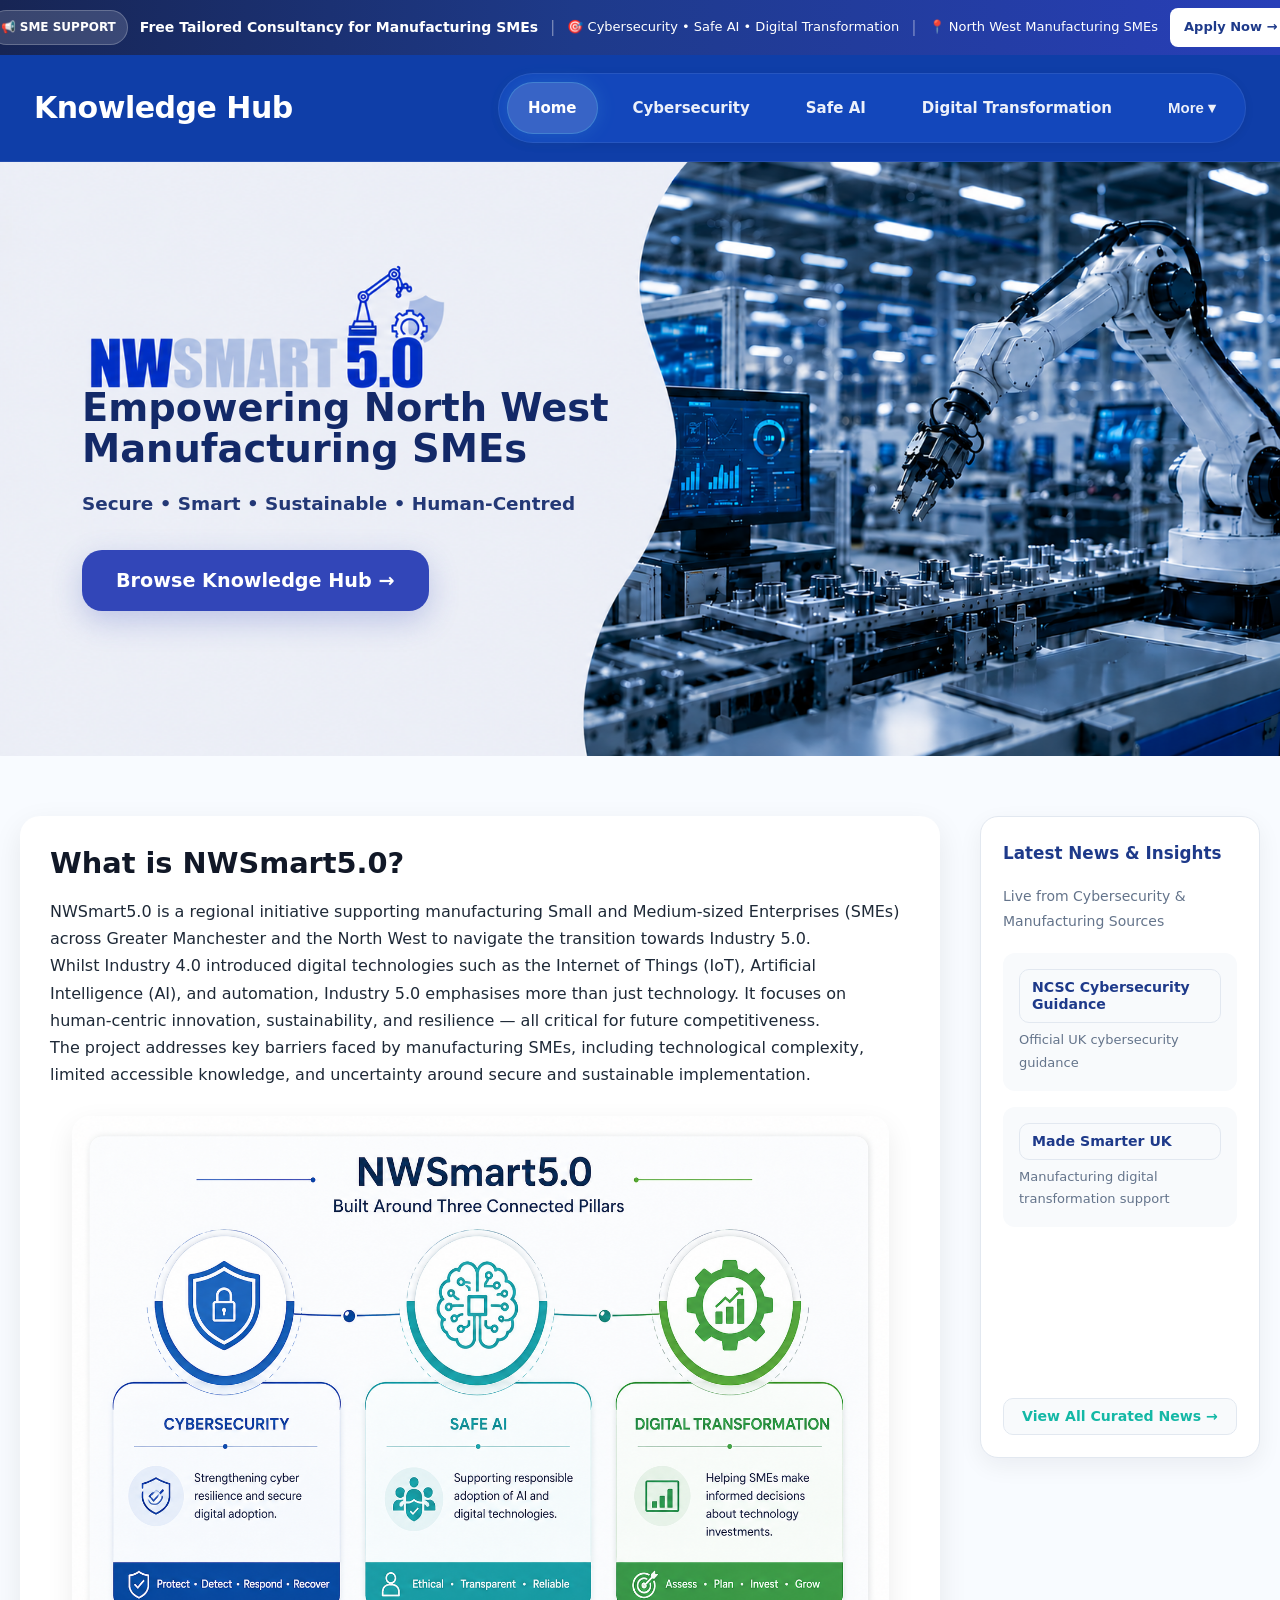
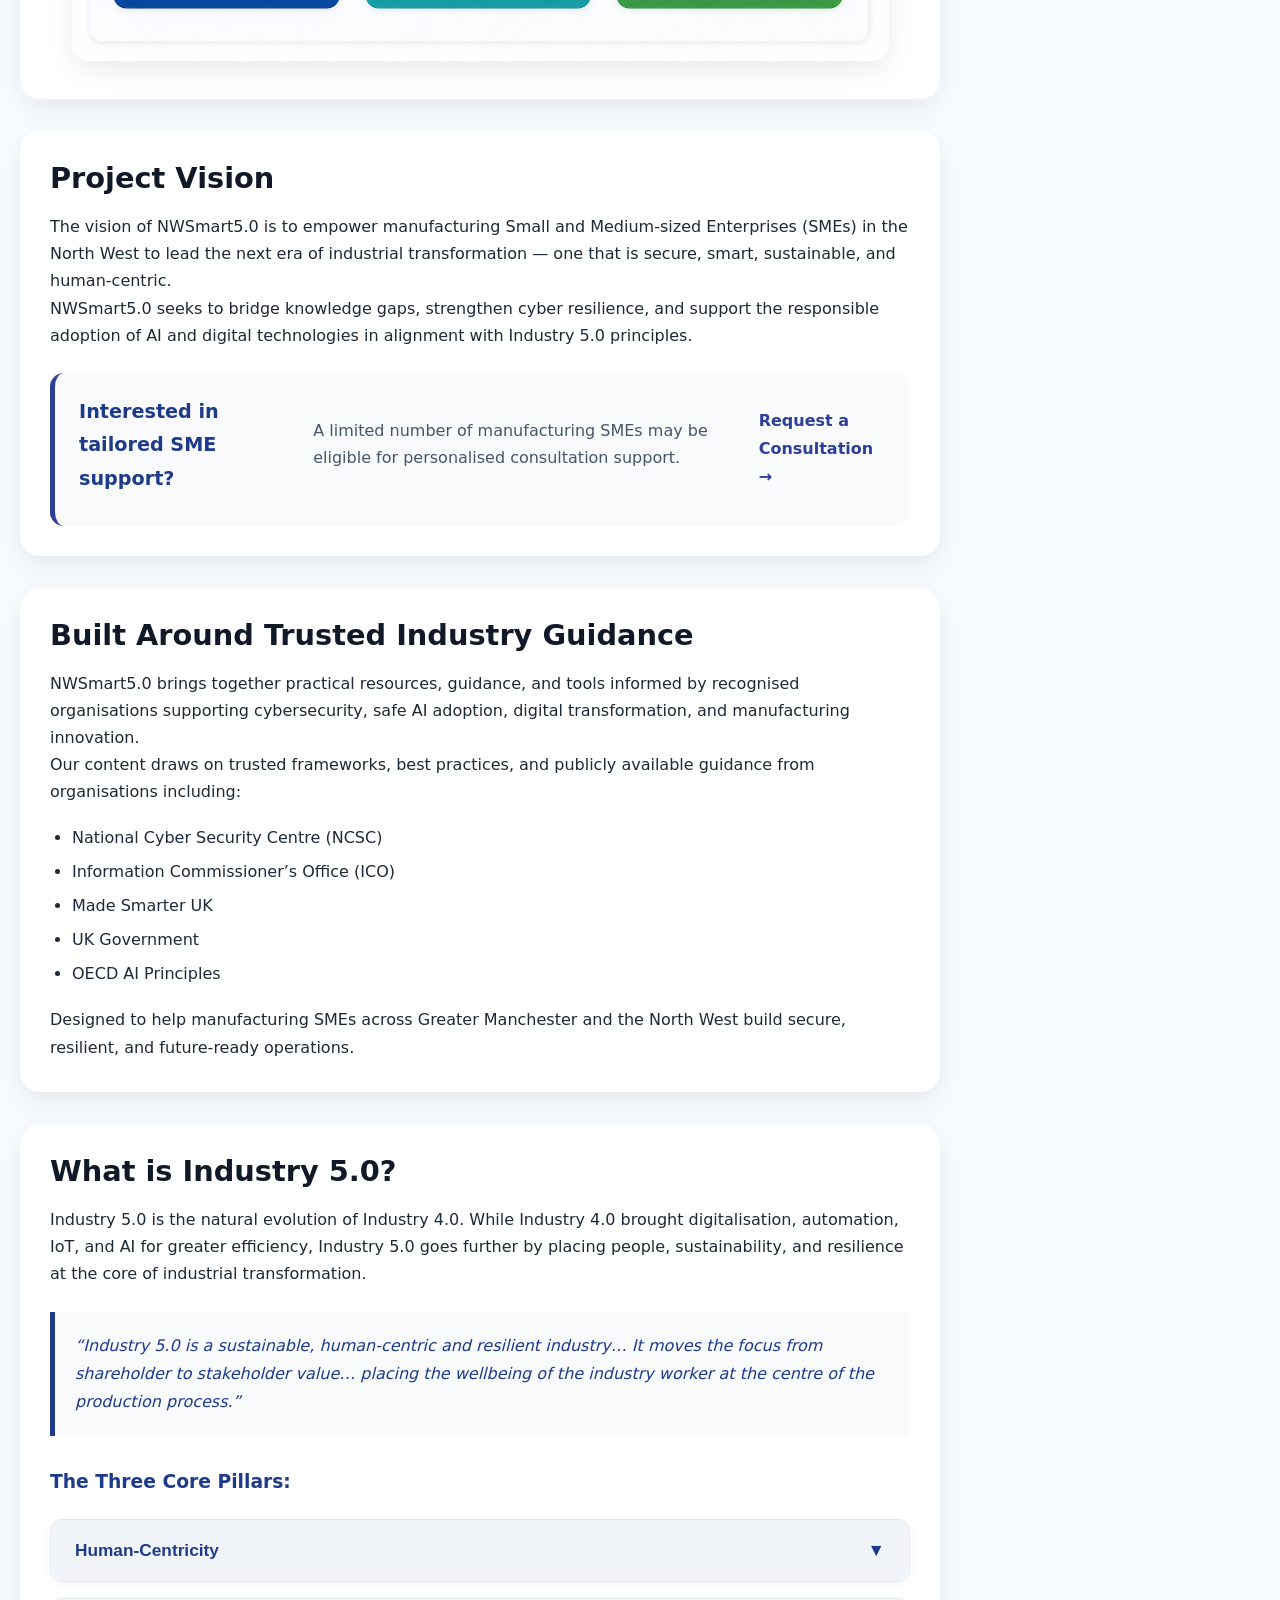
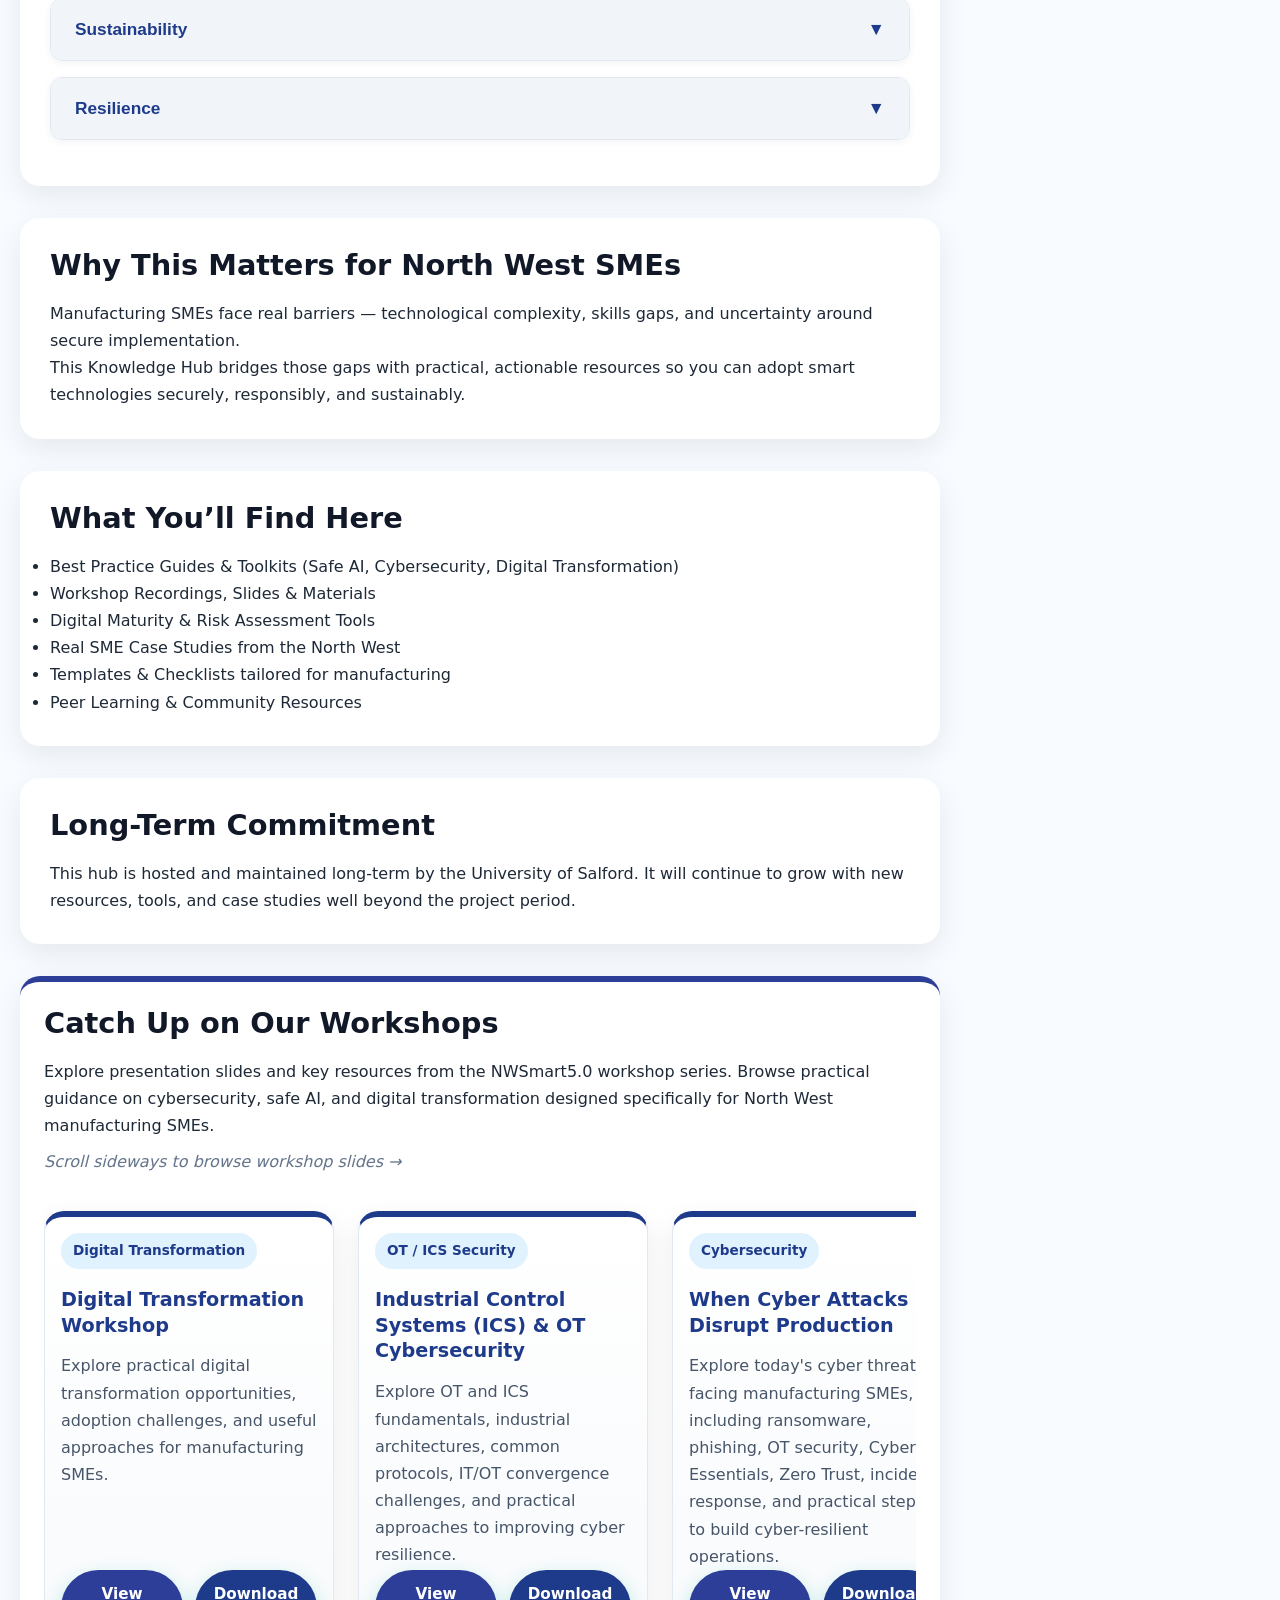
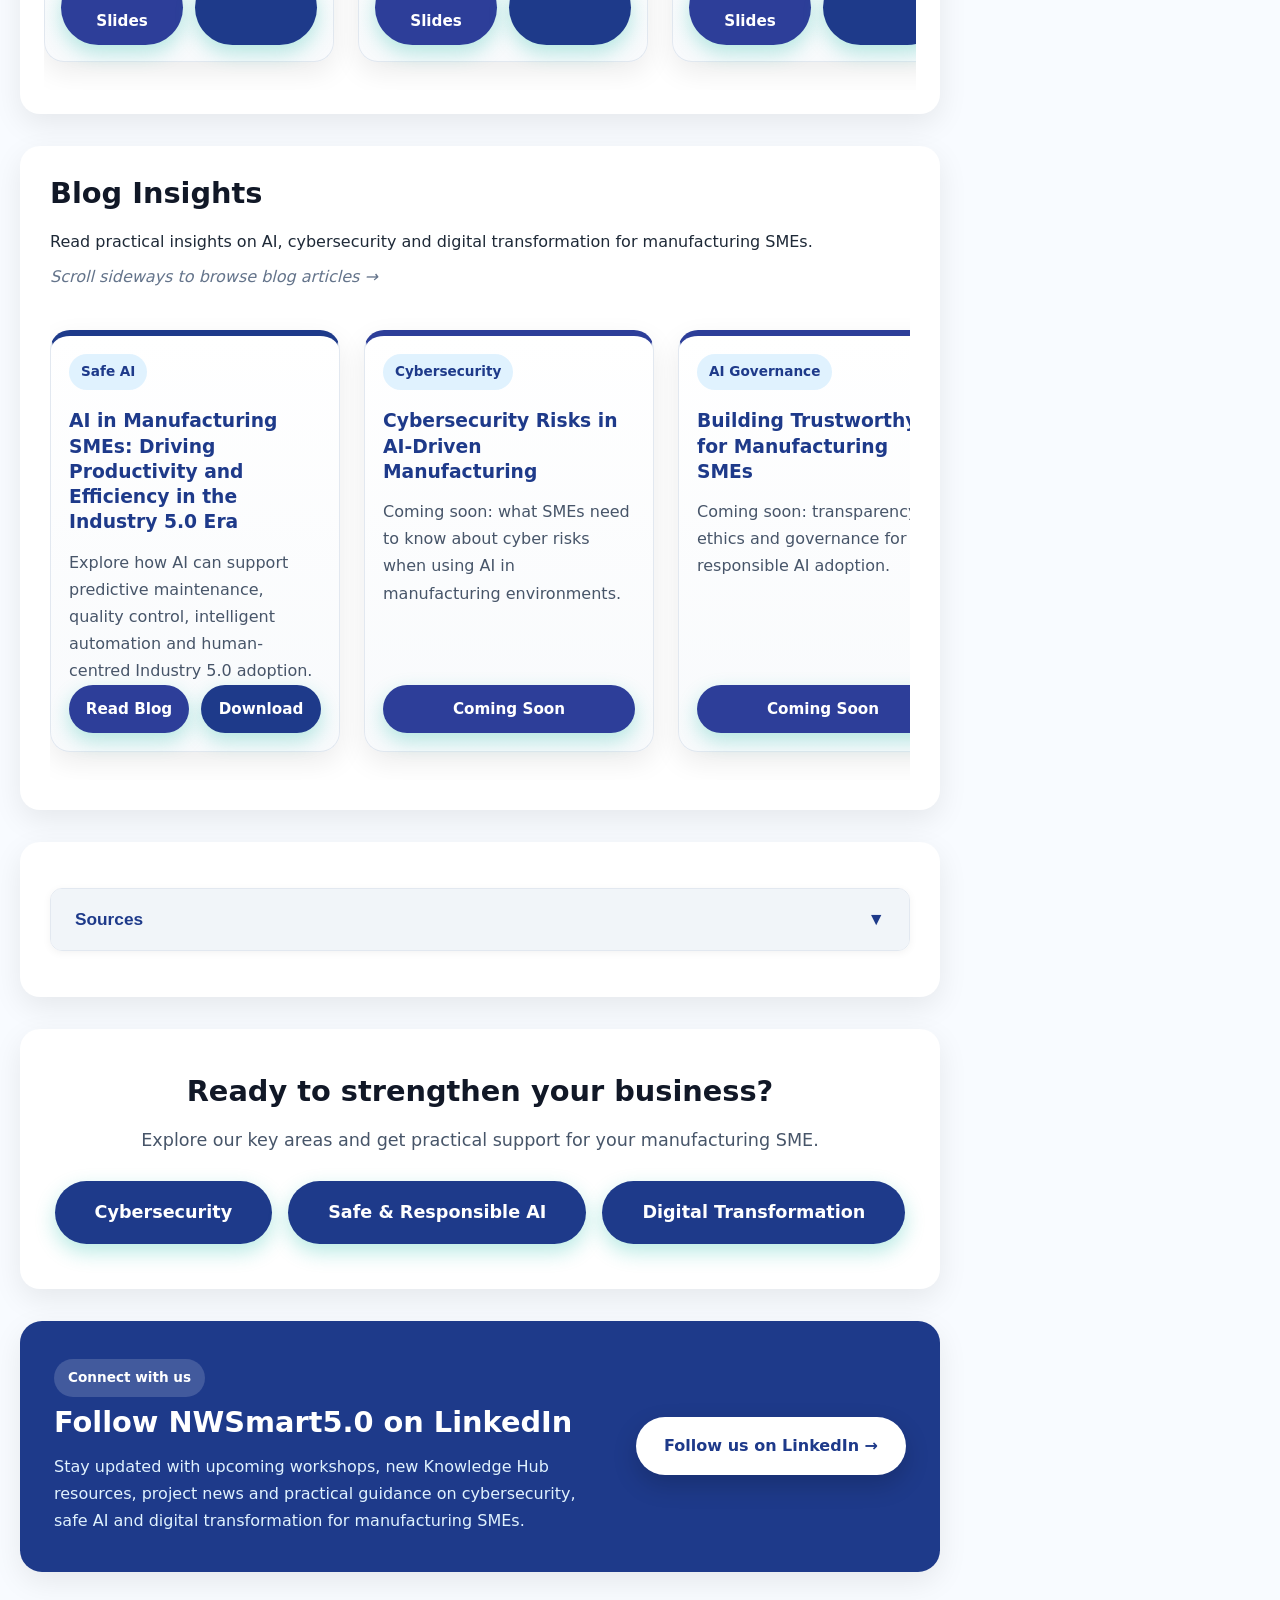
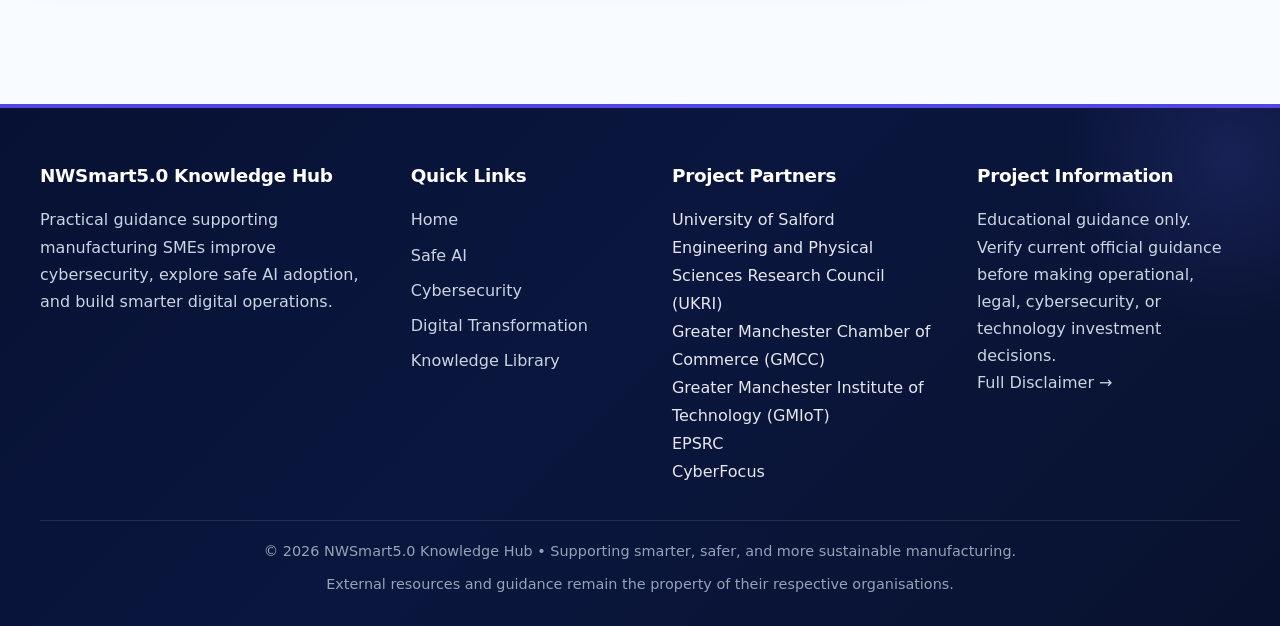
==== index.html @ 845b5893 "Update index.html" ====
<!DOCTYPE html>
<html lang="en">
<head>
    <meta charset="UTF-8">
    <meta name="viewport" content="width=device-width, initial-scale=1.0">
    <title>NWSmart5.0 Knowledge Hub</title>
    <link rel="stylesheet" href="style.css">
   <link rel="icon" type="image/png" sizes="32x32" href="images/nwsmart5-logo.png">
   
    <!-- Google Analytics -->
    <script async src="https://www.googletagmanager.com/gtag/js?id=G-LHEP92H7P6"></script>
    <script>
        window.dataLayer = window.dataLayer || [];
        function gtag(){dataLayer.push(arguments);}
        gtag('js', new Date());
        gtag('config', 'G-LHEP92H7P6');
    </script>

</head>
<body>


 <!-- NWSmart5.0 Consultancy Ticker -->
<div class="workshop-ticker">
    <div class="ticker-content">

        <span class="ticker-label">
            📢 SME SUPPORT
        </span>

        <span class="ticker-title">
            Free Tailored Consultancy for Manufacturing SMEs
        </span>

        <span class="ticker-divider">|</span>

        <span class="ticker-detail">
            🎯 Cybersecurity • Safe AI • Digital Transformation
        </span>

        <span class="ticker-divider">|</span>

        <span class="ticker-detail">
            📍 North West Manufacturing SMEs
        </span>

        <a
            href="https://forms.cloud.microsoft/Pages/ResponsePage.aspx?id=QCm1Zbb0vUGDPTAz7Lz24ai8HIWzYBxCpPM2NU9o28pUNEtKTlJaV0I3MFU1NFlTQ1o2OTIxMlJMRy4u"
            target="_blank"
            rel="noopener"
            class="ticker-register">
            Apply Now →
        </a>

    </div>
</div>

    
    <div id="navbar">
</div>
         
<section class="hero home-hero">
    <h2>Empowering North West Manufacturing SMEs</h2>
    <p>Secure • Smart • Sustainable • Human-Centred</p>

   <a href="library.html" class="hero-blog-btn">
    Browse Knowledge Hub →
</a>
    
</section>
    
    <div class="container">
        <div class="main-content">
            <div class="card project-intro-card">
    <h2>What is NWSmart5.0?</h2>

    <p>
        NWSmart5.0 is a regional initiative supporting manufacturing Small and Medium-sized Enterprises (SMEs) across Greater Manchester and the North West to navigate the transition towards Industry 5.0.
    </p>

    <p>
        Whilst Industry 4.0 introduced digital technologies such as the Internet of Things (IoT), Artificial Intelligence (AI), and automation, Industry 5.0 emphasises more than just technology. It focuses on human-centric innovation, sustainability, and resilience — all critical for future competitiveness.
    </p>

    <p>
        The project addresses key barriers faced by manufacturing SMEs, including technological complexity, limited accessible knowledge, and uncertainty around secure and sustainable implementation.
    </p>

   <div class="home-infographic-block">
    <a href="infographics/Three pillars of growth.png" target="_blank" rel="noopener">
        <img src="infographics/Three pillars of growth.png"
             alt="NWSmart5.0 three connected pillars: cybersecurity, safe AI, and digital transformation">
    </a>
</div>
</div>
<div class="card project-vision-card">
    <h2>Project Vision</h2>

    <p>
        The vision of NWSmart5.0 is to empower manufacturing Small and Medium-sized Enterprises (SMEs) in the North West to lead the next era of industrial transformation — one that is secure, smart, sustainable, and human-centric.
    </p>

    <p>
        NWSmart5.0 seeks to bridge knowledge gaps, strengthen cyber resilience, and support the responsible adoption of AI and digital technologies in alignment with Industry 5.0 principles.
    </p>

   <div class="consultation-callout">
    <h3>Interested in tailored SME support?</h3>

    <p>
        A limited number of manufacturing SMEs may be eligible for personalised consultation support.
    </p>

    <a href="https://forms.office.com/Pages/ResponsePage.aspx?id=QCm1Zbb0vUGDPTAz7Lz24ai8HIWzYBxCpPM2NU9o28pUNEtKTlJaV0I3MFU1NFlTQ1o2OTIxMlJMRy4u"
       target="_blank"
       rel="noopener"
       class="consultation-link">
       Request a Consultation →
    </a>
</div>
</div>
         <div class="card">
    <h2>Built Around Trusted Industry Guidance</h2>

    <p>
        NWSmart5.0 brings together practical resources, guidance, and tools informed by recognised organisations supporting cybersecurity, safe AI adoption, digital transformation, and manufacturing innovation.
    </p>

    <p>
        Our content draws on trusted frameworks, best practices, and publicly available guidance from organisations including:
    </p>

    <ul class="trusted-orgs">
        <li>National Cyber Security Centre (NCSC)</li>
        <li>Information Commissioner’s Office (ICO)</li>
        <li>Made Smarter UK</li>
        <li>UK Government</li>
        <li>OECD AI Principles</li>
    </ul>

    <p>
        Designed to help manufacturing SMEs across Greater Manchester and the North West build secure, resilient, and future-ready operations.
    </p>
</div>
            <div class="card">
                <h2>What is Industry 5.0?</h2>
                <p>Industry 5.0 is the natural evolution of Industry 4.0. While Industry 4.0 brought digitalisation, automation, IoT, and AI for greater efficiency, Industry 5.0 goes further by placing people, sustainability, and resilience at the core of industrial transformation.</p>
               
                <blockquote style="font-style:italic; color:#1e3a8a; margin:25px 0; padding:20px; background:#f8fafc; border-left:5px solid #1e3a8a;">
                    “Industry 5.0 is a sustainable, human-centric and resilient industry… It moves the focus from shareholder to stakeholder value… placing the wellbeing of the industry worker at the centre of the production process.”
                </blockquote>
               
                <h3 style="margin: 30px 0 20px 0; color:#1e3a8a;">The Three Core Pillars:</h3>
               
                <div class="modern-accordion">
                    <button class="accordion-btn">Human-Centricity</button>
                    <div class="accordion-content">
                        <p>Technology serves people. Workers move from repetitive tasks to more creative, supervisory, and fulfilling roles. Emphasis on wellbeing, inclusion, diversity, and lifelong learning.</p>
                    </div>
                </div>
                <div class="modern-accordion">
                    <button class="accordion-btn">Sustainability</button>
                    <div class="accordion-content">
                        <p>Production respects planetary boundaries — supporting the circular economy, resource efficiency, renewable energy, and the European Green Deal.</p>
                    </div>
                </div>
                <div class="modern-accordion">
                    <button class="accordion-btn">Resilience</button>
                    <div class="accordion-content">
                        <p>Building robust systems and supply chains that can withstand shocks such as cyber-attacks, pandemics, geopolitical issues, and climate events.</p>
                    </div>
                </div>
            </div>

            <div class="card">
                <h2>Why This Matters for North West SMEs</h2>
                <p>Manufacturing SMEs face real barriers — technological complexity, skills gaps, and uncertainty around secure implementation.</p>
                <p>This Knowledge Hub bridges those gaps with practical, actionable resources so you can adopt smart technologies securely, responsibly, and sustainably.</p>
            </div>

            <div class="card">
                <h2>What You’ll Find Here</h2>
                <ul style="line-height: 2.0; font-size: 16.5px;">
                    <li>Best Practice Guides & Toolkits (Safe AI, Cybersecurity, Digital Transformation)</li>
                    <li>Workshop Recordings, Slides & Materials</li>
                    <li>Digital Maturity & Risk Assessment Tools</li>
                    <li>Real SME Case Studies from the North West</li>
                    <li>Templates & Checklists tailored for manufacturing</li>
                    <li>Peer Learning & Community Resources</li>
                </ul>
            </div>
            <div class="card">
                <h2>Long-Term Commitment</h2>
                <p>This hub is hosted and maintained long-term by the University of Salford. It will continue to grow with new resources, tools, and case studies well beyond the project period.</p>
            </div>



            
        <!-- Workshop Slides Section -->
<div class="card" id="workshop-slides">
    <h2>Catch Up on Our Workshops</h2>
    <p>
        Explore presentation slides and key resources from the NWSmart5.0 workshop series. Browse practical guidance on cybersecurity, safe AI, and digital transformation designed specifically for North West manufacturing SMEs.
    </p>
    <p class="scroll-hint">Scroll sideways to browse workshop slides →</p>

    <div class="blog-scroll workshop-slide-scroll">

        <div class="blog-card workshop-slide-card">
            <span class="blog-tag">Digital Transformation</span>
            <h3>Digital Transformation Workshop</h3>
            <p>
                Explore practical digital transformation opportunities, adoption challenges, and useful approaches for manufacturing SMEs.
            </p>
            <div class="blog-actions">
                <a href="workshopSlides/digital_transformation.pdf" target="_blank" class="button-primary">
                    View Slides
                </a>
                <a href="workshopSlides/digital-transformation-workshop.pdf" download class="button-primary blog-download-btn">
                    Download
                </a>
            </div>
        </div>
        <div class="blog-card workshop-slide-card">
    <span class="blog-tag">OT / ICS Security</span>

    <h3>Industrial Control Systems (ICS) & OT Cybersecurity</h3>

    <p>
       Explore OT and ICS fundamentals, industrial architectures, common protocols, IT/OT convergence challenges, and practical approaches to improving cyber resilience.
    </p>

    <div class="blog-actions">
        <a href="workshopSlides/ICS_OT_Cybersecurity_Presentation.pdf"
           target="_blank"
           class="button-primary">
           View Slides
        </a>

        <a href="workshopSlides/ICS_OT_Cybersecurity_Presentation.pdf"
           download
           class="button-primary blog-download-btn">
           Download
        </a>
    </div>
</div>
<div class="blog-card workshop-slide-card">
    <span class="blog-tag">Cybersecurity</span>

    <h3>When Cyber Attacks Disrupt Production</h3>

    <p>
        Explore today's cyber threats facing manufacturing SMEs, including ransomware, phishing, OT security, Cyber Essentials, Zero Trust, incident response, and practical steps to build cyber-resilient operations.
    </p>

    <div class="blog-actions">
        <a href="workshopSlides/When Cyber Attacks Disrupt Production Workshop Slides.pdf"
           target="_blank"
           class="button-primary">
           View Slides
        </a>

        <a href="workshopSlides/When Cyber Attacks Disrupt Production Workshop Slides.pdf"
           download
           class="button-primary blog-download-btn">
           Download
        </a>
    </div>
</div>

<div class="blog-card workshop-slide-card">
    <span class="blog-tag">Safe AI</span>

    <h3>Safe AI for Manufacturing SMEs</h3>

    <p>
        Explore practical guidance on secure, reliable and trustworthy AI adoption for manufacturing SMEs, including AI risks, governance and responsible implementation.
    </p>

    <div class="blog-actions">
        <a href="workshopSlides/NWSmart5-SafeAI-Workshop.pdf"
           target="_blank"
           class="button-primary">
            View Slides
        </a>

        <a href="workshopSlides/NWSmart5-SafeAI-Workshop.pdf"
           download
           class="button-primary blog-download-btn">
            Download
        </a>
    </div>
</div>

    </div>
</div>
       <!-- Blog Insights Section -->
<div class="card" id="blog-insights">
    <h2>Blog Insights</h2>
    <p>
        Read practical insights on AI, cybersecurity and digital transformation for manufacturing SMEs.
    </p>
    <p class="scroll-hint">Scroll sideways to browse blog articles →</p>

    <div class="blog-scroll">

        <div class="blog-card featured-blog">
            <span class="blog-tag">Safe AI</span>
            <h3>AI in Manufacturing SMEs: Driving Productivity and Efficiency in the Industry 5.0 Era</h3>
            <p>
                Explore how AI can support predictive maintenance, quality control, intelligent automation and human-centred Industry 5.0 adoption.
            </p>
     <div class="blog-actions">

   <a href="blog-ai-manufacturing-smes.html"
       class="button-primary">
       Read Blog
    </a>

    <a href="Blogs/Blog1-AI in Manufacturing SMEs.pdf"
       download
       class="button-primary blog-download-btn">
       Download
    </a>
</div>
        </div>

        <div class="blog-card">
            <span class="blog-tag">Cybersecurity</span>
            <h3>Cybersecurity Risks in AI-Driven Manufacturing</h3>
            <p>
                Coming soon: what SMEs need to know about cyber risks when using AI in manufacturing environments.
            </p>
            <div class="blog-actions">
                <a href="#" class="button-primary" onclick="return false;">Coming Soon</a>
            </div>
        </div>

        <div class="blog-card">
            <span class="blog-tag">AI Governance</span>
            <h3>Building Trustworthy AI for Manufacturing SMEs</h3>
            <p>
                Coming soon: transparency, ethics and governance for responsible AI adoption.
            </p>
            <div class="blog-actions">
                <a href="#" class="button-primary" onclick="return false;">Coming Soon</a>
            </div>
        </div>

        <div class="blog-card">
            <span class="blog-tag">Industry 5.0</span>
            <h3>Human-Centred Industry 5.0</h3>
            <p>
                Coming soon: how AI can empower workers rather than replace them.
            </p>
            <div class="blog-actions">
                <a href="#" class="button-primary" onclick="return false;">Coming Soon</a>
            </div>
        </div>

    </div>
</div>
            <div class="card">
    <div class="modern-accordion">
        <button class="accordion-btn">Sources</button>

        <div class="accordion-content">
            <p>
                Breque, M., De Nul, L., & Petridis, A. (2021).
                <em>Industry 5.0: Towards a sustainable, human-centric and resilient European industry.</em>
                European Commission.
            </p>

            <p>
                <a href="https://op.europa.eu/en/publication-detail/-/publication/468a892a-5097-11eb-b59f-01aa75ed71a1"
                   target="_blank"
                   rel="noopener">
                    View publication →
                </a>
            </p>
        </div>
    </div>
</div>

            <div class="card" style="text-align:center; padding: 45px 30px;">
                <h2>Ready to strengthen your business?</h2>
                <p style="margin: 15px 0 25px; font-size: 1.1rem; color: #475569;">
                    Explore our key areas and get practical support for your manufacturing SME.
                </p>
                <div style="display: flex; flex-wrap: wrap; gap: 16px; justify-content: center;">
                    <a href="cybersecurity.html" class="button-primary" style="background:#1e3a8a;">Cybersecurity</a>
                    <a href="safe-ai.html" class="button-primary" style="background:#1e3a8a;">Safe & Responsible AI</a>
                    <a href="digital.html" class="button-primary" style="background:#1e3a8a;">Digital Transformation</a>
                </div>
            </div>
            <div class="card linkedin-follow-card">
    <div class="linkedin-follow-content">
        <div>
            <span class="linkedin-label">Connect with us</span>
            <h2>Follow NWSmart5.0 on LinkedIn</h2>
            <p>
                Stay updated with upcoming workshops, new Knowledge Hub resources, project news and practical guidance on cybersecurity, safe AI and digital transformation for manufacturing SMEs.
            </p>
        </div>

        <a href="https://www.linkedin.com/company/nwsmart5-0/"
           target="_blank"
           rel="noopener"
           class="linkedin-follow-btn">
           Follow us on LinkedIn →
        </a>
    </div>
</div>
        </div>

        <!-- Sidebar -->
       <div class="sidebar home-sidebar">
            <h3>Latest News & Insights</h3>
            <p style="font-size:14px; color:#64748b; margin-bottom:20px;">Live from Cybersecurity & Manufacturing Sources</p>
            <div id="rss-news" style="min-height: 420px;">
                <p style="color:#64748b; font-style:italic;">Loading live news...</p>
            </div>
            <a href="news.html" style="display:block; margin-top:25px; text-align:center; color:#14b8a6; font-weight:600;">
                View All Curated News →
            </a>
        </div>
    </div>
<footer class="footer home-footer">
    <div class="footer-grid">

        <div>
            <h3>NWSmart5.0 Knowledge Hub</h3>
            <p>Practical guidance supporting manufacturing SMEs improve cybersecurity, explore safe AI adoption, and build smarter digital operations.</p>
        </div>

        <div>
            <h3>Quick Links</h3>
            <a href="index.html">Home</a>
            <a href="safe-ai.html">Safe AI</a>
            <a href="cybersecurity.html">Cybersecurity</a>
            <a href="digital.html">Digital Transformation</a>
            <a href="library.html">Knowledge Library</a>
        </div>

       <div>
    <h3>Project Partners</h3>
    <ul class="footer-partners">
        <li>University of Salford </li>
        <li>Engineering and Physical Sciences Research Council (UKRI) </li>
        <li>Greater Manchester Chamber of Commerce (GMCC) </li>
        <li>Greater Manchester Institute of Technology (GMIoT) </li>
        <li>EPSRC</li>
        <li>CyberFocus </li>
    </ul>
</div>

     <div>
    <h3>Project Information</h3>

<p>
    Educational guidance only. Verify current official guidance before making operational, legal, cybersecurity, or technology investment decisions.
</p>

<a href="disclaimer.html" class="footer-disclaimer-link">
    Full Disclaimer →
</a>
</div>
  </div>

<div class="footer-bottom">
    <p>© 2026 NWSmart5.0 Knowledge Hub • Supporting smarter, safer, and more sustainable manufacturing.</p>

    <p>
        External resources and guidance remain the property of their respective organisations.
    </p>
</div>
</footer>

    <!-- ==================== FIXED RSS NEWS SCRIPT ==================== -->
    <script>
        async function loadNews() {
            const container = document.getElementById('rss-news');
            container.innerHTML = '<p style="color:#64748b; font-style:italic;">Loading live news...</p>';

            const feeds = [
                { name: "NIST Cybersecurity", url: "https://www.nist.gov/blogs/cybersecurity-insights/rss.xml" },
                { name: "Security Magazine", url: "https://www.securitymagazine.com/rss/15" },
                { name: "Industrial Cyber", url: "https://industrialcyber.co/feed/" },
                { name: "Krebs on Security", url: "https://krebsonsecurity.com/feed/" }
            ];

            let allItems = [];

            for (const feed of feeds) {
                try {
                    // Using corsproxy.io - currently more reliable
                    const proxyUrl = `https://api.allorigins.win/raw?url=${encodeURIComponent(feed.url)}`;
                    const response = await fetch(proxyUrl);
                    
                    if (!response.ok) continue;

                    const xmlText = await response.text();
                    const xmlDoc = new DOMParser().parseFromString(xmlText, "text/xml");

                    xmlDoc.querySelectorAll("item").forEach(item => {
                        const title = item.querySelector("title")?.textContent?.trim() || "No title";
                        const link = item.querySelector("link")?.textContent?.trim() || "#";
                        const pubDateStr = item.querySelector("pubDate")?.textContent?.trim();
                        const pubDate = pubDateStr ? new Date(pubDateStr) : new Date(0);

                        if (title && link) {
                            allItems.push({ title, link, pubDate, source: feed.name });
                        }
                    });
                } catch (e) {
                    console.warn(`Failed to load ${feed.name}`);
                }
            }

            allItems.sort((a, b) => b.pubDate - a.pubDate);
            allItems = allItems.slice(0, 6);

           if (allItems.length === 0) {
    container.innerHTML = `
        <div style="margin-bottom:16px; padding:16px; background:#f8fafc; border-radius:12px;">
            <a href="https://www.ncsc.gov.uk/section/advice-guidance/all-topics" target="_blank" rel="noopener"
               style="text-decoration:none; color:#1e3a8a; font-weight:600;">
               NCSC Cybersecurity Guidance
            </a>
            <div style="font-size:13px; color:#64748b; margin-top:6px;">
                Official UK cybersecurity guidance
            </div>
        </div>

        <div style="margin-bottom:16px; padding:16px; background:#f8fafc; border-radius:12px;">
            <a href="https://www.madesmarter.uk/" target="_blank" rel="noopener"
               style="text-decoration:none; color:#1e3a8a; font-weight:600;">
               Made Smarter UK
            </a>
            <div style="font-size:13px; color:#64748b; margin-top:6px;">
                Manufacturing digital transformation support
            </div>
        </div>
    `;
    return;
}

            let html = '';
            allItems.forEach(item => {
                const dateStr = item.pubDate.toLocaleDateString('en-GB', { 
                    day: 'numeric', month: 'short', year: 'numeric' 
                });
                
                html += `
                    <div style="margin-bottom: 16px; padding: 16px; background:#f8fafc; border-radius:12px;">
                        <a href="${item.link}" target="_blank" rel="noopener" 
                           style="text-decoration:none; color:#1e3a8a; font-weight:600; line-height:1.4;">
                            ${item.title}
                        </a>
                        <div style="font-size:13px; color:#64748b; margin-top:6px;">
                            ${item.source} • ${dateStr}
                        </div>
                    </div>
                `;
            });

            container.innerHTML = html;
        }

        window.addEventListener('load', loadNews);
    </script>

    <!-- Accordion Script -->
    <script>
        document.querySelectorAll('.accordion-btn').forEach(btn => {
            btn.addEventListener('click', () => {
                const isActive = btn.classList.contains('active');
                document.querySelectorAll('.accordion-btn').forEach(b => b.classList.remove('active'));
                document.querySelectorAll('.accordion-content').forEach(c => c.style.maxHeight = null);
                
                if (!isActive) {
                    btn.classList.add('active');
                    const content = btn.nextElementSibling;
                    content.style.maxHeight = content.scrollHeight + "px";
                }
            });
        });
        fetch('navbar.html')
    .then(response => response.text())
    .then(data => {
        document.getElementById('navbar').innerHTML = data;

        const currentPage = window.location.pathname.split("/").pop();

        document.querySelectorAll('nav a').forEach(link => {

            const href = link.getAttribute('href');

            if (
                href === currentPage ||
                (currentPage === '' && href === 'index.html')
            ) {
                link.classList.add('active-nav');
            }

        });
    });
window.onscroll = function () {
    const btn = document.getElementById("backToTopBtn");

    if (document.body.scrollTop > 300 || document.documentElement.scrollTop > 300) {
        btn.style.display = "flex";
    } else {
        btn.style.display = "none";
    }
};

function scrollToTop() {
    window.scrollTo({
        top: 0,
        behavior: "smooth"
    });
}
        function toggleMobileNav() {
    const nav = document.querySelector("nav");
    if (nav) {
        nav.classList.toggle("mobile-nav-open");
    }
}
    </script>
    <button id="backToTopBtn" onclick="scrollToTop()">
    ↑ Top
</button>
</body>
</html>
---- style.css ----
* {
    margin: 0;
    padding: 0;
    box-sizing: border-box;
}

html {
    scroll-behavior: smooth;
}

body {
    font-family: 'Segoe UI', system-ui, -apple-system, Arial, sans-serif;
    background-color: #f0f4f8;
    color: #1e2937;
    line-height: 1.75;
}
.main-content p,
.main-content li,
.main-content ul,
.main-content ol {
    font-size: 16px;
    line-height: 1.75;
}

.ai-resource-scroll {
    margin-top: 12px !important;
    padding-top: 0 !important;
}

.ai-resource-scroll .resource-card {
    margin-top: 0 !important;
}
header h1 {
    color: #ffffff;
    font-size: 27px;
    font-weight: 700;
    transition: transform 0.3s ease;
}

header h1:hover {
    transform: scale(1.03);
}

header h1 span {
    color: #67e8f9;
}



nav a:hover {
    color: #ffffff;
}



nav a:hover::after {
    width: 100%;
}

/* ==================== HERO ==================== */
/* ==================== HERO ==================== */

.hero,
.page-hero {
   color: white;
     text-align: center;
    padding: 90px 20px 80px;
    min-height: calc(100vh - 110px);
    display: flex;
    flex-direction: column;
    justify-content: center;
    position: relative;
    overflow: hidden;
}

/* Homepage hero only */
.home-hero {
    background: url('images/home5.png') center center / cover no-repeat !important;
    min-height: 66vh;
     padding: 55px 20px 70px;
    align-items: flex-start;
    text-align: left;
    justify-content: center;
}

.home-hero::before,
.home-hero::after {
    display: none !important;
}

.home-hero h2 {
    color: #132968 !important;
    font-size: clamp(1.9rem, 3vw, 3rem) !important;
    line-height: 1.08;
    max-width: 680px;
    margin: 95px 0 18px 62px !important;
    text-shadow: none !important;
}

.home-hero p {
    color: #233876 !important;
    font-size: 1.15rem !important;
    font-weight: 700;
    max-width: 680px;
    margin: 0 0 30px 62px !important;
    text-shadow: none !important;
}


.home-hero .hero-blog-btn {
    margin: 0 0 0 62px !important;
    width: fit-content !important;
    min-width: 230px;
    height: auto !important;
    padding: 14px 34px;
    position: relative;
    z-index: 10;
}
/* Other pages */
.page-hero {
    background:
         linear-gradient(rgba(30, 58, 138, 0.55), rgba(15, 23, 42, 0.70)),
        linear-gradient(135deg, #3b82f6, #172554);
        background-size: cover !important;
    background-position: center;
    background-repeat: no-repeat;

    display: flex;
    flex-direction: column;
    justify-content: center;

    padding-bottom: 140px;
}

.hero h2,
.page-hero h2 {
    font-size: 3rem;
    margin-bottom: 16px;
    text-shadow: 0 3px 10px rgba(0,0,0,0.3);
}
.hero p,
.page-hero p {
    font-size: 1.3rem;
    max-width: 780px;
    margin: 0 auto 30px;
}
.hero-blog-btn {

    margin-left: 70px;

    background: #3246b8;

    color: white;

    padding: 18px 42px;

    border-radius: 20px;

    font-size: 1.2rem;

    font-weight: 700;

    box-shadow: 0 10px 30px rgba(50,70,184,0.25);

    text-decoration: none;

    display: inline-flex;

    align-items: center;

    gap: 10px;

    transition: 0.3s ease;
}
.hero-blog-btn:hover {
    background: white;
    color: #1e3a8a;

    transform: translateY(-4px);

    box-shadow:
        0 14px 34px rgba(0,0,0,0.28),
        0 0 35px rgba(255,255,255,0.25);
    border-color: rgba(255,255,255,0.8);
}

@media (max-width: 768px) {

    .hero-blog-btn {
        width: 92%;
        padding: 16px 22px;
        font-size: 1rem;
    }
}

/* Buttons */
.button-primary {
    display: inline-block;
    padding: 16px 40px;
    background: #2d3e99;
    color: white;
    border-radius: 50px;
    font-weight: 600;
    text-decoration: none;
    font-size: 1.1rem;
    transition: all 0.4s cubic-bezier(0.4, 0, 0.2, 1);
    box-shadow: 0 8px 20px rgba(20, 184, 166, 0.3);
}

.button-primary:hover {
    background: #1e2d7a;
    transform: translateY(-6px) scale(1.05);
    box-shadow: 0 15px 30px rgba(20, 184, 166, 0.45);
}

/* Main Container */

/* Cards */
.card, .resource-card {
    background: white;
    padding: 30px;
    border-radius: 20px;
    box-shadow: 0 10px 30px rgba(0,0,0,0.08);
    margin-bottom: 32px;
    transition: all 0.4s cubic-bezier(0.4, 0, 0.2, 1);
}

.card:hover, .resource-card:hover {
    transform: translateY(-12px);
    box-shadow: 0 20px 40px rgba(0,0,0,0.12);
}



/* ==================== ACCORDION ==================== */
.modern-accordion {
    margin: 16px 0;
    border: 1px solid #e2e8f0;
    border-radius: 12px;
    overflow: hidden;
    box-shadow: 0 2px 8px rgba(0,0,0,0.05);
}

.accordion-btn {
    width: 100%;
    padding: 20px 24px;
    background: #f1f5f9;
    border: none;
    text-align: left;
    font-weight: 600;
    font-size: 1.08rem;
    color: #1e3a8a;
    cursor: pointer;
    display: flex;
    justify-content: space-between;
    align-items: center;
    transition: all 0.3s ease;
}

.accordion-btn:hover {
    background: #e0f2fe;
}

.accordion-btn:after {
    content: '▼';
    font-size: 1.1rem;
    transition: transform 0.4s ease;
}

.accordion-btn.active:after {
    transform: rotate(180deg);
}

.accordion-content {
    max-height: 0;
    overflow: hidden;
    transition: max-height 0.5s cubic-bezier(0.4, 0, 0.2, 1);
    background: white;
}

.accordion-content p {
    padding: 24px;
    margin: 0;
    color: #334155;
    line-height: 1.7;
}

/* ==================== RESOURCE GRID & CARDS (FIXED ALIGNMENT) ==================== */
.resource-grid {
    display: grid;
    grid-template-columns: repeat(auto-fit, minmax(340px, 1fr));
    gap: 24px;
    margin-top: 20px;
}

.resource-card {
    background: white;
    padding: 28px 24px;
    border-radius: 16px;
    box-shadow: 0 8px 25px rgba(0,0,0,0.08);
    transition: all 0.4s ease;
    display: flex;
    flex-direction: column;
    height: 100%;
    min-height: 280px;
}

.resource-card:hover {
    transform: translateY(-8px);
    box-shadow: 0 15px 35px rgba(0,0,0,0.12);
}

.resource-card h3 {
    margin-bottom: 12px;
    color: #1e3a8a;
    line-height: 1.4;
}

.resource-card p {
    flex-grow: 1;
    color: #475569;
    font-size: 15px;
    margin-bottom: 14px;
}

.resource-card .button-primary {
    margin-top: auto;
    width: 100%;
    text-align: center;
}

/* Filter Buttons */
.filter-buttons {
   margin: 12px 0 18px 0;
    display: flex;
    gap: 12px;
    flex-wrap: wrap;
}

.filter-btn {
    padding: 10px 22px;
    background: #e0f2fe;
    color: #1e3a8a;
    border: none;
    border-radius: 50px;
    cursor: pointer;
    font-weight: 500;
    font-size: 15px;
    transition: all 0.3s ease;
}

.filter-btn:hover {
    background: #bae6fd;
    transform: translateY(-2px);
}

.filter-btn.active {
    background: #2d3e99;
    color: white;
    box-shadow: 0 4px 12px rgba(20, 184, 166, 0.3);
}

/* Search Input */
#resource-search {
    width: 100%;
    padding: 16px 24px;
    margin-bottom: 25px;
    border-radius: 50px;
    border: 1px solid #cbd5e1;
    font-size: 16px;
    transition: all 0.3s ease;
}

#resource-search:focus {
    outline: none;
    border-color: #2d3e99;
    box-shadow: 0 0 0 4px rgba(20, 184, 166, 0.1);
}


.resource-grid {
    display: grid;
    grid-template-columns: repeat(auto-fit, minmax(320px, 1fr));
    gap: 20px;
}

.resource-card {
    padding: 18px;
    background: white;
    border-radius: 12px;
    box-shadow: 0 4px 15px rgba(0,0,0,0.06);
    display: flex;
    flex-direction: column;
}

.resource-card iframe {
    border-radius: 8px;
    margin-top: 10px;
}




/* Footer */
.footer {
    background: #1e2937;
    color: white;
    margin-top: 80px;
    padding: 60px 20px 40px;
    text-align: center;
    width: 100%;
    border-top: 5px solid #2d3e99;
}

.footer p {
    font-size: 1.1rem;
    margin: 0;
}
/* ==================== DIGITAL PAGE SPECIFIC STYLING ==================== */
.digital-hero {
    background: linear-gradient(rgba(30, 58, 138, 0.75), rgba(15, 23, 42, 0.85)),
                url('images/Digital.jpg') center/cover no-repeat !important;
}
/* Readiness Checker */
.checker-item {
    background: #f8fafc;
    padding: 18px 20px;
    border-radius: 12px;
    margin-bottom: 16px;
    border-left: 5px solid #2d3e99;
}

.checker-item label {
    display: block;
    margin-bottom: 12px;
    font-weight: 500;
    color: #1e3a8a;
}

.score-buttons {
    display: flex;
    gap: 8px;
}

.score-buttons button {
    width: 40px;
    height: 40px;
    border: none;
    border-radius: 50%;
    background: #e0f2fe;
    color: #1e3a8a;
    font-weight: 600;
    cursor: pointer;
    transition: all 0.2s ease;
}

.score-buttons button:hover {
    background: #bae6fd;
    transform: scale(1.1);
}


   @media (max-width: 900px) {

    .hero h2,
    .page-hero h2 {
        font-size: 2.4rem;
    }

    nav {
        gap: 18px;
    }

}
/* ==================== MAIN LAYOUT ==================== */

.container {
     max-width: 1280px;
    margin: 60px auto;
    padding: 0 20px;

    display: grid;
   grid-template-columns: minmax(0, 1fr) 280px;

    gap: 40px;
    align-items: start;
}

.main-content {
    min-width: 0;
}


/* ==================== QUICK LINK CARDS ONLY ==================== */

.quick-link-card {
    background: linear-gradient(180deg, #ffffff 0%, #f8fafc 100%);
    border-top: 5px solid #2d3e99;
    min-height: 390px;
    position: relative;
}

.quick-link-icon {
    width: 72px;
    height: 72px;
    border-radius: 22px;
    display: flex;
    align-items: center;
    justify-content: center;
    font-weight: 900;
    font-size: 2.3rem;
    margin-bottom: 18px;
    box-shadow: 0 10px 25px rgba(0, 0, 0, 0.12);
}

.cyber-icon {
    background: linear-gradient(135deg, #dbeafe, #67e8f9);
    color: #1e3a8a;
}

.fraud-icon {
    background: linear-gradient(135deg, #fef3c7, #f59e0b);
    color: #78350f;
}

.quick-link-card h3 {
    margin-bottom: 12px;
}

.quick-link-card p {
    color: #475569;
    font-size: 15px;
    line-height: 1.65;
    margin-bottom: 14px;
}

.quick-link-card .button-primary {
    margin-top: auto;
    width: 100%;
    text-align: center;
}
/* FIX: quick link cards only */
.quick-link-card {
    padding: 30px !important;
    border-top: 6px solid #2d3e99;
    background: linear-gradient(180deg, #ffffff 0%, #f8fafc 100%);
}

.quick-link-card .quick-link-icon {
    width: 82px !important;
    height: 82px !important;
    border-radius: 24px;
    display: flex !important;
    align-items: center;
    justify-content: center;
    font-size: 2.8rem !important;
    font-weight: 900;
    margin-bottom: 20px;
    box-shadow: 0 12px 28px rgba(0,0,0,0.14);
}

.quick-link-card .cyber-icon {
    background: linear-gradient(135deg, #dbeafe, #67e8f9);
    color: #1e3a8a;
}

.quick-link-card .fraud-icon {
    background: linear-gradient(135deg, #fef3c7, #f59e0b);
    color: #78350f;
}

.quick-link-card p {
    flex-grow: 0 !important;
    margin-bottom: 16px !important;
}

.quick-link-card .button-primary {
    margin-top: auto !important;
}
/* Make Cyber Essentials and Take Five buttons identical */
.quick-link-card .button-primary {
    width: 100% !important;
max-width: 430px;
    min-height: 64px;
    padding: 16px 24px !important;
    margin-left: auto !important;
    margin-right: auto !important;
    display: flex !important;
    align-items: center;
    justify-content: center;
    text-align: center;
    white-space: normal;
}

/* ==================== HORIZONTAL SCROLL FOR PDF RESOURCES ==================== */

.resource-scroll {
    display: flex;
    flex-wrap: nowrap;
     gap: 18px;
    padding: 6px 4px 12px;
    margin-top: 10px;
    overflow-x: auto;
    overflow-y: hidden;
    
    max-width: 100%;
    scroll-snap-type: x mandatory;
    -webkit-overflow-scrolling: touch;
}

.resource-scroll .resource-card {
  flex: 0 0 420px;
    width: 420px;
    min-width: 420px;
    max-width: 420px;
    height: auto;
 min-height: 240px;
    padding: 18px;
    margin-bottom: 0;
    scroll-snap-align: start;

    display: flex;
    flex-direction: column;
}

.resource-scroll .resource-card h3 {
     font-size: 1.15rem;
    line-height: 1.35;
    margin-bottom: 12px;
}

.resource-scroll .resource-card p {
     font-size: 15px;
    line-height: 1.65;
    flex-grow: 1;
}

.resource-scroll .resource-card .button-primary {
    margin-top: auto;
    min-height: 56px;
}
@media (max-width: 700px) {
    .resource-scroll .resource-card {
        flex: 0 0 88%;
        width: 88%;
        min-width: 88%;
        max-width: 88%;
    }
}

.resource-scroll .resource-card .button-primary {
    margin-top: auto;
}

.resource-scroll::-webkit-scrollbar {
    height: 10px;
}

.resource-scroll::-webkit-scrollbar-track {
    background: #e5e7eb;
    border-radius: 999px;
}

.resource-scroll::-webkit-scrollbar-thumb {
    background: #2d3e99;
    border-radius: 999px;
}

.resource-scroll::-webkit-scrollbar-thumb:hover {
    background: #1e2d7a;
}

.scroll-hint {
    color: #64748b;
    font-size: 0.95rem;
    margin-top: 8px;
    font-style: italic;
}
/* ==================== PDF SCROLL CARD DESIGN ==================== */

.pdf-resource-card {
    border-top: 5px solid #1e3a8a;
    background: linear-gradient(180deg, #ffffff 0%, #f8fafc 100%);
    padding: 26px !important;
}

.pdf-resource-card h3 {
    min-height: auto;
    margin-bottom: 10px;
    font-size: 1.7rem;
    line-height: 1.3;
}

.pdf-resource-card p {
    font-size: 14px;
    line-height: 1.55;
    margin-bottom: 14px;
}

.pdf-resource-card .button-primary {
    min-height: 56px;
}

/* ==================== FLIP CARDS: AI CYBER RISKS ==================== */

.flip-risk-grid {
    display: grid;
    grid-template-columns: repeat(2, minmax(0, 1fr));
    gap: 24px;
    margin-top: 24px;
}

.flip-card {
   height: 300px;
    perspective: 1000px;
    cursor: pointer;
}

.flip-card-wide {
    grid-column: 1 / -1;
}

.flip-card-inner {
    position: relative;
    width: 100%;
   height: 100%;
    transition: transform 0.7s ease;
    transform-style: preserve-3d;
}
.flip-card.flipped .flip-card-inner {
    transform: rotateY(180deg);
}

.flip-card-front,
.flip-card-back {
    position: absolute;
    inset: 0;
    height: 100%;
    border-radius: 18px;
    padding: 26px;
    backface-visibility: hidden;
    box-shadow: 0 8px 24px rgba(0,0,0,0.06);
    overflow-y: auto;
    box-sizing: border-box;
}

.flip-card-front {
    background: #f8fafc;
    border-left: 6px solid #dc2626;
}

.flip-card-back {
    background: #f0fdfa;
    border-left: 6px solid #2d3e99;
    transform: rotateY(180deg);
}

.flip-card h4 {
    color: #1e3a8a;
    margin-bottom: 14px;
    font-size: 1.15rem;
}

.flip-card p {
    color: #334155;
    line-height: 1.65;
    margin-bottom: 12px;
}

.flip-card span {
    display: inline-block;
    margin-top: 12px;
    color: #1e3a8a;
    font-weight: 700;
}

@media (max-width: 800px) {
    .flip-risk-grid {
        grid-template-columns: 1fr;
    }

    .flip-card-wide {
        grid-column: auto;
    }
}


/* ==================== SOURCE AND CROSS-LINK NOTES ==================== */

.source-note {
    margin-top: 20px;
    padding: 14px 18px;
    background: #f8fafc;
    border-left: 5px solid #2d3e99;
    border-radius: 12px;

    font-size: 0.9rem;
    line-height: 1.6;
    color: #475569;
}

.source-note strong {
    color: #1e3a8a;
}

.source-note a {
    color: #1e3a8a;
    font-weight: 600;
    word-break: normal;
}
/* ==================== ACTIVE SIDEBAR SECTION ==================== */

.sidebar a.active-section {
    background: #2d3e99 !important;
    color: white !important;
    border-color: #2d3e99 !important;
    box-shadow: none !important;
    transform: none !important;
}


/* ==================== CORE CYBER ACTION CARDS ==================== */

.action-cards-grid {
    display: grid;
    grid-template-columns: repeat(2, minmax(0, 1fr));
    gap: 18px;
    margin: 28px 0;
}

.action-toggle-card {
    background: #f8fafc;
    border: 1px solid #e2e8f0;
    border-left: 6px solid #2d3e99;
    border-radius: 16px;
    overflow: hidden;
}

.action-toggle-wide {
    grid-column: 1 / -1;
}

.action-toggle-btn {
    width: 100%;
    background: transparent;
    border: none;
    padding: 18px 20px;
    text-align: left;
    color: #1e3a8a;
    font-size: 1rem;
    font-weight: 800;
    cursor: pointer;
    display: flex;
    justify-content: space-between;
    gap: 16px;
    align-items: center;
}

.action-toggle-btn::after {
    content: "+";
    font-size: 1.4rem;
    color: #2d3e99;
    font-weight: 900;
}

.action-toggle-card.open .action-toggle-btn::after {
    content: "−";
}

.action-toggle-content {
    display: none;
    padding: 0 20px 20px;
}

.action-toggle-card.open .action-toggle-content {
    display: block;
}

.action-toggle-content p {
    color: #475569;
    line-height: 1.65;
    margin: 0;
}

@media (max-width: 800px) {
    .action-cards-grid {
        grid-template-columns: 1fr;
    }

    .action-toggle-wide {
        grid-column: auto;
    }
}
/* ==================== PROTECTING ACCOUNTS SECTION ==================== */

.access-protection-grid {
    display: grid;
    grid-template-columns: repeat(2, minmax(0, 1fr));
    gap: 20px;
    margin: 28px 0;
}

.access-protection-card {
    background: linear-gradient(180deg, #ffffff 0%, #f8fafc 100%);
    border: 1px solid #e2e8f0;
    border-top: 5px solid #1e3a8a;
    border-radius: 18px;
    padding: 24px;
    box-shadow: 0 8px 22px rgba(0,0,0,0.06);
    transition: all 0.25s ease;
}

.access-protection-card:hover {
    transform: translateY(-6px);
    box-shadow: 0 14px 30px rgba(0,0,0,0.10);
}

.access-icon {
    width: 54px;
    height: 54px;
    border-radius: 16px;
    background: #e0f2fe;
    display: flex;
    align-items: center;
    justify-content: center;
    font-size: 1.6rem;
    margin-bottom: 16px;
}

.access-protection-card h3 {
    color: #1e3a8a;
    margin-bottom: 10px;
    font-size: 1.05rem;
}

.access-protection-card p {
    color: #475569;
    line-height: 1.65;
    margin: 0;
}

.access-check-box {
    margin-top: 26px;
    background: #f0fdfa;
    border-left: 6px solid #2d3e99;
    border-radius: 16px;
    padding: 22px 24px;
}

.access-check-box h3 {
    color: #1e3a8a;
    margin-bottom: 8px;
}

.access-check-box p {
    color: #334155;
    margin: 0;
    line-height: 1.65;
}

@media (max-width: 800px) {
    .access-protection-grid {
        grid-template-columns: 1fr;
    }
}
/* ==================== PRACTICAL RESILIENCE SECTION ==================== */

.resilience-tabs {
    margin-top: 28px;
}

.resilience-item {
    background: #f8fafc;
    border: 1px solid #e2e8f0;
    border-radius: 18px;
    margin-bottom: 18px;
    overflow: hidden;
    transition: all 0.3s ease;
}

.resilience-item:hover {
    box-shadow: 0 10px 24px rgba(0,0,0,0.06);
    transform: translateY(-2px);
}

.resilience-btn {
    width: 100%;
    border: none;
    background: white;
    padding: 22px 24px;
    text-align: left;
    cursor: pointer;
    font-size: 1.05rem;
    font-weight: 700;
    color: #1e3a8a;

    display: flex;
    justify-content: space-between;
    align-items: center;

    transition: all 0.3s ease;
}

.resilience-btn:hover {
    background: #f0f9ff;
}

.resilience-btn::after {
    content: "+";
    font-size: 1.7rem;
    color: #2d3e99;
    font-weight: 700;
}

.resilience-item.active .resilience-btn::after {
    content: "−";
}

.resilience-content {
    display: none;
    padding: 0 24px 24px;
    background: #f8fafc;
}

.resilience-item.active .resilience-content {
    display: block;
}

.resilience-content p {
    color: #475569;
    line-height: 1.75;
    margin-bottom: 18px;
}

.resilience-content ul {
    padding-left: 22px;
    color: #475569;
}

.resilience-content li {
    margin-bottom: 10px;
}

@media (max-width: 800px) {

    .resilience-btn {
        font-size: 0.95rem;
        padding: 18px;
    }

    .resilience-content {
        padding: 0 18px 18px;
    }

}

/* ==================== BLOG INSIGHTS LANDSCAPE SCROLL ==================== */

.blog-scroll {
    display: flex;
    gap: 24px;
    overflow-x: auto;
    padding: 14px 4px 28px;
    margin-top: 26px;
    scroll-snap-type: x mandatory;
}

.blog-card {
    flex: 0 0 290px;
     min-width: 290px;
    min-height: 180px;
    background: linear-gradient(180deg, #ffffff 0%, #f8fafc 100%);
    border-radius: 20px;
    padding: 18px;
    border: 1px solid #e2e8f0;
    border-top: 6px solid #2d3e99;
    box-shadow: 0 10px 28px rgba(0,0,0,0.08);
    scroll-snap-align: start;
    display: flex;
    flex-direction: column;
   max-width: 290px;
}
.workshop-slide-card .button-primary {
    padding: 10px 18px;
    font-size: 0.9rem;
    min-height: 44px;
}
.workshop-slide-card {
    padding: 16px !important;
}

.workshop-slide-card h3 {
    font-size: 1.2rem;
    margin-bottom: 10px;
}

.workshop-slide-card p {
    font-size: 0.95rem;
    line-height: 1.55;
}
#workshop-slides {
    padding: 24px !important;
}
@media (max-width: 768px) {

    .blog-card {

        flex: 0 0 72% !important;

        min-width: 72%;

        max-width: 72%;

        min-height: 220px;

        padding: 14px;
    }

    .blog-card h3 {

        font-size: 1rem;

        line-height: 1.35;

        margin-bottom: 10px;
    }

    .blog-card p {

        font-size: 0.85rem;

        line-height: 1.55;
    }

    .blog-tag {

        font-size: 0.72rem;

        padding: 5px 10px;
    }

    .blog-actions {

        flex-direction: column;

        gap: 8px;
    }

    .blog-actions .button-primary {

        width: 100%;

        padding: 9px 12px;

        font-size: 0.85rem;

        min-height: 42px;
    }
}
.featured-blog {
    border-top-color: #1e3a8a;
}

.blog-tag {
    display: inline-block;
    width: fit-content;
    background: #e0f2fe;
    color: #1e3a8a;
    font-weight: 700;
    font-size: 0.85rem;
    padding: 6px 12px;
    border-radius: 999px;
    margin-bottom: 18px;
}

.blog-card h3 {
    color: #1e3a8a;
    line-height: 1.35;
    margin-bottom: 14px;
}

.blog-card p {
    color: #475569;
    line-height: 1.65;
    flex-grow: 1;
}

.blog-actions {
    display: flex;
    gap: 12px;
    margin-top: auto;
}

.blog-actions .button-primary {
    flex: 1;
    padding: 11px 14px;
    font-size: 0.95rem;
    text-align: center;
}

.blog-download-btn {
    background: #1e3a8a;
}

.blog-scroll::-webkit-scrollbar {
    height: 10px;
}

.blog-scroll::-webkit-scrollbar-track {
    background: #e5e7eb;
    border-radius: 999px;
}

.blog-scroll::-webkit-scrollbar-thumb {
    background: #2d3e99;
    border-radius: 999px;
}

/* ==================== DIGITAL JOURNEY SECTION ==================== */

.journey-grid,
.skills-grid,
.metrics-grid {
    display: grid;
    grid-template-columns: repeat(2, minmax(0, 1fr));
    gap: 24px;
    margin-top: 30px;
}

.journey-card,
.skills-card,
.metric-card {
    background: linear-gradient(180deg, #ffffff 0%, #f8fafc 100%);
    border-radius: 18px;
    padding: 28px;
    border: 1px solid #e2e8f0;
    box-shadow: 0 10px 24px rgba(0,0,0,0.06);
    transition: all 0.3s ease;
}

.journey-card:hover,
.skills-card:hover,
.metric-card:hover {
    transform: translateY(-6px);
    box-shadow: 0 16px 30px rgba(0,0,0,0.1);
}

.journey-number {
    width: 54px;
    height: 54px;
    border-radius: 50%;
    background: #2d3e99;
    color: white;
    display: flex;
    align-items: center;
    justify-content: center;
    font-weight: 800;
    font-size: 1.2rem;
    margin-bottom: 18px;
}

.skills-icon {
    width: 60px;
    height: 60px;
    border-radius: 18px;
    background: #e0f2fe;
    display: flex;
    align-items: center;
    justify-content: center;
    font-size: 1.8rem;
    margin-bottom: 18px;
}

.metric-card h3 {
    margin-bottom: 10px;
    color: #1e3a8a;
}

.metric-card span {
    color: #475569;
    line-height: 1.6;
}

.tracker-callout {
    margin-top: 35px;
    padding: 28px;
    border-radius: 18px;
    background: linear-gradient(135deg, #1e3a8a, #0f172a);
    color: white;

    display: flex;
    justify-content: space-between;
    align-items: center;
    gap: 24px;
}

.tracker-callout h3 {
    margin-bottom: 8px;
    color: white !important;
}

.tracker-callout p {
    color: #e2e8f0;
}

@media (max-width: 800px) {

    .journey-grid,
    .skills-grid,
    .metrics-grid {
        grid-template-columns: 1fr;
    }

    .tracker-callout {
        flex-direction: column;
        align-items: flex-start;
    }
     }
/* ==================== DIGITAL PAGE VISUAL POLISH ==================== */

#why-digital,
#roadmap,
#planning,
#skills-culture,
#measuring-success,
#responsible-digital {
    border-top: 6px solid #2d3e99;
}

#roadmap {
    background: linear-gradient(180deg, #ffffff 0%, #f8fafc 100%);
    border-top-color: #1e3a8a;
}

#roadmap .button-primary {
    max-width: 520px;
    width: 100%;
}

.journey-card,
.skills-card,
.metric-card {
    border-left: 5px solid #2d3e99;
}

.journey-card h3,
.skills-card h3,
.metric-card h3 {
    color: #1e3a8a;
    margin-bottom: 10px;
}

.journey-card p,
.skills-card p {
    color: #475569;
    line-height: 1.65;
}

.metrics-grid {
    grid-template-columns: repeat(2, minmax(0, 1fr));
}

.metric-card {
    min-height: 150px;
}

.tracker-callout .button-primary {
    background: #2d3e99;
    white-space: nowrap;
}

#responsible-digital .flip-card-front {
    border-left-color: #1e3a8a;
}

#responsible-digital .flip-card-back {
    border-left-color: #2d3e99;
}

@media (max-width: 900px) {

    .metrics-grid {
        grid-template-columns: 1fr;
    }

    .tracker-callout .button-primary {
        width: 100%;
        text-align: center;
    }


}
.site-logo,
.site-logo a,
.site-logo span {
    color: white !important;
    text-decoration: none !important;
    font-size: 30px !important;
    font-weight: 700 !important;
    line-height: 1.2;
    white-space: nowrap;
}

.site-logo a:hover {
    color: #67e8f9 !important;
}
/* ==================== NAVBAR DROPDOWN ==================== */

.dropdown {
    position: relative;
}


.dropdown {
    display: flex;
    align-items: center;
}

.dropdown-btn:hover {
    color: white;
}



.dropdown-content a {

    display: block;

    padding: 14px 18px;

    color: #1e293b !important;

    background: white;

    text-decoration: none;

    font-weight: 600;

    border-bottom: 1px solid #eef2ff;

    transition: all 0.25s ease;
}
.dropdown-content a:hover {

    background: #eef2ff;

    color: #2d3e99 !important;
}

.dropdown:hover .dropdown-content {

    opacity: 1;

    visibility: visible;

    transform: translateY(0);
}
/* ==================== PREMIUM NAVBAR ==================== */

header {
    position: sticky;
    top: 0;
    z-index: 1000;

   background: #0f3ea8;

    backdrop-filter: blur(18px);
    -webkit-backdrop-filter: blur(18px);

    border-bottom: 1px solid rgba(255,255,255,0.08);

    padding: 18px 0;
}
.dropdown-btn {
    background: transparent !important;
    color: rgba(255,255,255,0.92) !important;
    border: 1px solid transparent !important;
    outline: none;
}

.dropdown-btn:hover {
    background: #dbeafe !important;
    color: #0f3ea8 !important;
}

/* NAV CONTAINER */
.nav-container {
        max-width: 1380px;
    margin: 0 auto;
    padding: 0 34px;

    display: flex;
    align-items: center;
    justify-content: space-between;

    gap: 30px;
}

/* LOGO */
.site-logo a,
.site-logo span {
    color: white !important;
    text-decoration: none !important;

    font-size: 2rem !important;
    font-weight: 800 !important;
    letter-spacing: -0.5px;

    transition: all 0.3s ease;
}

.site-logo a:hover {
    color: #67e8f9 !important;
    text-shadow: 0 0 18px rgba(103,232,249,0.35);
}

/* NAVIGATION */
nav {
    display: flex;
    align-items: center;
    gap: 14px;

    padding: 8px;

background: rgba(21, 73, 190, 0.88);
border: 1px solid rgba(255,255,255,0.08);

border-radius: 999px;

box-shadow: 0 2px 10px rgba(0,0,0,0.08);
}

/* LINKS */
nav a,
.dropdown-btn {

    position: relative;

    display: flex;
    align-items: center;
    justify-content: center;

    padding: 12px 20px;

    border-radius: 999px;

    color: rgba(255,255,255,0.92);
    text-decoration: none;

    font-size: 15px;
    font-weight: 600;

    transition:
        background 0.3s ease,
        color 0.3s ease,
        transform 0.25s ease,
        box-shadow 0.3s ease;

    border: 1px solid transparent;
}

/* HOVER */
nav a:hover,
.dropdown-btn:hover {

    color: white;

    background: rgba(255,255,255,0.10);

    border-color: rgba(255,255,255,0.12);

    transform: translateY(-2px);

    box-shadow:
        0 8px 20px rgba(0,0,0,0.18),
        0 0 18px rgba(103,232,249,0.12);
}

/* ACTIVE LINK */
nav a.active-nav {

 background: rgba(255,255,255,0.16);
    color: white !important;

    border: 1px solid rgba(103,232,249,0.22);

    box-shadow:
        0 0 20px rgba(103,232,249,0.14);
}

/* REMOVE OLD UNDERLINE */
nav a::after,
nav a.active-nav::after {
    display: none;
}

/* DROPDOWN */
.dropdown {
    position: relative;
}

.dropdown-content {

    position: absolute;

    top: 115%;
    right: 0;

    min-width: 240px;

    padding: 10px;

    background: rgba(15,23,42,0.96);

    border: 1px solid rgba(255,255,255,0.08);

    border-radius: 22px;

    backdrop-filter: blur(18px);

    box-shadow:
        0 18px 40px rgba(0,0,0,0.25);

    opacity: 0;
    visibility: hidden;

    transform: translateY(10px);

    transition: all 0.25s ease;
}

.dropdown-content a {

    color: #e2e8f0 !important;

    border-radius: 14px;

    padding: 14px 16px;

    margin-bottom: 4px;

    background: transparent;
}

.dropdown-content a:hover {

    background: rgba(255,255,255,0.08);

    color: white !important;

    transform: translateX(4px);
}

.dropdown:hover .dropdown-content {

    opacity: 1;
    visibility: visible;

    transform: translateY(0);
}


/* ==================== DIGITAL ROADMAP TIMELINE ==================== */

.timeline-roadmap {
    position: relative;
    margin-top: 50px;
    padding-left: 30px;
}

.timeline-roadmap::before {
    content: "";
    position: absolute;
    left: 42px;
    top: 0;
    width: 4px;
    height: 100%;
    background: linear-gradient(
        to bottom,
        #1e3a8a,
        #2d3e99
    );
    border-radius: 999px;
}

.timeline-step {
    position: relative;
    display: flex;
    gap: 28px;
    margin-bottom: 45px;
    align-items: flex-start;
}

.timeline-circle {
    width: 56px;
    height: 56px;
    min-width: 56px;

    border-radius: 50%;
    background: linear-gradient(135deg, #1e3a8a, #2d3e99);

    color: white;
    font-size: 1.2rem;
    font-weight: 800;

    display: flex;
    align-items: center;
    justify-content: center;

    position: relative;
    z-index: 2;

    box-shadow: 0 10px 24px rgba(20,184,166,0.25);
}

.timeline-content {
    flex: 1;
    background: linear-gradient(180deg, #ffffff 0%, #f8fafc 100%);
    border-radius: 18px;
    padding: 24px 26px;
    border: 1px solid #e2e8f0;
    box-shadow: 0 10px 24px rgba(0,0,0,0.06);

    transition: all 0.3s ease;
}

.timeline-content:hover {
    transform: translateY(-6px);
    box-shadow: 0 16px 34px rgba(0,0,0,0.10);
}

.timeline-content h3 {
    color: #1e3a8a;
    margin-bottom: 10px;
}

.timeline-content p {
    color: #475569;
    line-height: 1.7;
    margin: 0;
}

@media (max-width: 800px) {

    .timeline-roadmap {
        padding-left: 10px;
    }

    .timeline-step {
        gap: 18px;
    }

    .timeline-circle {
        width: 48px;
        height: 48px;
        min-width: 48px;
        font-size: 1rem;
    }

}
.digital-video-card iframe {
    border-radius: 14px;
    margin: 16px 0 20px;
    box-shadow: 0 8px 20px rgba(0,0,0,0.10);
}

/* ==================== INFOGRAPHIC VIEWER ==================== */

.infographic-actions {
    display: flex;
    gap: 18px;
    flex-wrap: wrap;
    margin-top: 28px;
}

.view-infographic-btn,
.download-infographic-btn {

    background: linear-gradient(
        135deg,
        #1e3a8a,
       #2d3e99
    );

    color: white;
    border: none;
    padding: 14px 24px;
    border-radius: 14px;

    font-weight: 700;
    font-size: 1rem;

    cursor: pointer;
    text-decoration: none;

    transition: all 0.3s ease;

    box-shadow: 0 10px 24px rgba(0,0,0,0.12);
}

.view-infographic-btn:hover,
.download-infographic-btn:hover {

    transform: translateY(-4px);

    box-shadow: 0 14px 32px rgba(0,0,0,0.18);
}

/* ==================== MODAL ==================== */

.infographic-modal {

    display: none;

    position: fixed;
    z-index: 9999;

    left: 0;
    top: 0;

    width: 100%;
    height: 100%;

    background: rgba(15,23,42,0.88);

    backdrop-filter: blur(8px);

    justify-content: center;
    align-items: center;

    padding: 40px;

    animation: fadeIn 0.3s ease;
}

.modal-infographic-image {

    max-width: 95%;
    max-height: 92vh;

    border-radius: 18px;

    box-shadow: 0 20px 60px rgba(0,0,0,0.35);

    animation: zoomIn 0.3s ease;
}

.close-infographic {

    position: absolute;

    top: 22px;
    right: 34px;

    font-size: 48px;
    font-weight: bold;

    color: white;

    cursor: pointer;

    transition: 0.2s ease;
}

.close-infographic:hover {
    transform: scale(1.1);
    color: #67e8f9;
}

@keyframes fadeIn {

    from {
        opacity: 0;
    }

    to {
        opacity: 1;
    }
}

@keyframes zoomIn {

    from {
        transform: scale(0.92);
        opacity: 0;
    }

    to {
        transform: scale(1);
        opacity: 1;
    }
}

/* ==================== DIGITAL TOOLS DASHBOARD ==================== */

.tools-dashboard {
    display: grid;
    gap: 20px;
    margin-top: 28px;
}

.tool-dashboard-card {
    display: flex;
    gap: 16px;
    align-items: center;

    padding: 20px 22px;
    border-radius: 16px;

    background: #ffffff;
    border: 1px solid #e2e8f0;

    box-shadow: 0 6px 18px rgba(0,0,0,0.05);
}

.tool-icon {
    width: 54px;
    height: 54px;
    min-width: 54px;

    border-radius: 14px;

    font-size: 1.3rem;
}
.tool-content h3 {
    font-size: 1.2rem;
    line-height: 1.35;
    margin-bottom: 8px;
}
.tool-content p {
    font-size: 0.95rem;
    line-height: 1.6;
    margin-bottom: 12px;
}

.tool-tag {
    display: inline-block;
    background: #dbeafe;
    color: #1e3a8a;
    padding: 4px 10px;
    border-radius: 999px;
    font-size: 0.8rem;
    font-weight: 700;
    margin-bottom: 8px;
}

.tool-content h3 {
    color: #1e3a8a;
    margin-bottom: 8px;
}

.tool-content p {
    color: #475569;
    line-height: 1.65;
    margin-bottom: 14px;
}

.tool-content .button-primary {
    padding: 11px 22px;
    font-size: 0.95rem;
}

.tool-video-preview {
    width: 260px;
    min-width: 260px;
}

.tool-video-preview iframe {
    border-radius: 14px;
    box-shadow: 0 8px 20px rgba(0,0,0,0.10);
}

@media (max-width: 800px) {
    .tool-dashboard-card {
        flex-direction: column;
        align-items: flex-start;
    }

    .tool-video-preview {
        width: 100%;
        min-width: 100%;
    }
}
.real-examples-section {
    margin-top: 50px;
}
/* ==================== NORTH WEST EXAMPLES SCROLL ==================== */

.examples-scroll {
    display: flex;
    gap: 20px;
    overflow-x: auto;
    overflow-y: hidden;
    padding: 16px 4px 24px;
    margin-top: 26px;
    scroll-snap-type: x mandatory;
    align-items: stretch;
}

.example-scroll-card {
    flex: 0 0 300px;
    min-width: 300px;
    max-width: 300px;
    height: auto !important;
    min-height: 210px;
    background: linear-gradient(180deg, #ffffff 0%, #f8fafc 100%);
    border-radius: 18px;
    padding: 24px;
    border-top: 6px solid #2d3e99;
    box-shadow: 0 10px 24px rgba(0,0,0,0.08);
    scroll-snap-align: start;
    transition: all 0.3s ease;
}

.example-scroll-card:hover {
    transform: translateY(-6px);
    box-shadow: 0 16px 32px rgba(0,0,0,0.12);
}

.example-scroll-card h3 {
    color: #1e3a8a;
    margin-bottom: 14px;
    line-height: 1.35;
}

.example-scroll-card p {
    color: #475569;
    line-height: 1.6;
    margin-bottom: 0;
}

.examples-scroll::-webkit-scrollbar {
    height: 10px;
}

.examples-scroll::-webkit-scrollbar-track {
    background: #e5e7eb;
    border-radius: 999px;
}

.examples-scroll::-webkit-scrollbar-thumb {
    background: #2d3e99;
    border-radius: 999px;
}
/* ==================== FURTHER RESOURCES HUB ==================== */

.further-hub {
    border-top: 6px solid #1e3a8a;
}

.further-resource-grid {
    display: grid;
    grid-template-columns: repeat(3, minmax(0, 1fr));
    gap: 22px;
    margin-top: 24px;
}

.further-resource-card {
    background: linear-gradient(180deg, #ffffff 0%, #f8fafc 100%);
    border: 1px solid #e2e8f0;
    border-radius: 20px;
    padding: 26px;
    box-shadow: 0 10px 24px rgba(0,0,0,0.07);
    display: flex;
    flex-direction: column;
    transition: all 0.3s ease;
}

.further-resource-card:hover {
    transform: translateY(-6px);
    box-shadow: 0 16px 34px rgba(0,0,0,0.12);
}

.further-icon {
    width: 64px;
    height: 64px;
    border-radius: 18px;
    background: #e0f2fe;
    color: #1e3a8a;
    display: flex;
    align-items: center;
    justify-content: center;
    font-size: 1.9rem;
    margin-bottom: 16px;
}

.further-resource-card h3 {
    color: #1e3a8a;
    margin: 10px 0;
}

.further-resource-card p {
    color: #475569;
    line-height: 1.6;
    flex-grow: 1;
}

.further-resource-card .button-primary {
    margin-top: 18px;
    width: 100%;
    text-align: center;
    padding: 12px 20px;
    font-size: 0.95rem;
}

.document-chip-row {
    display: flex;
    flex-wrap: wrap;
    gap: 14px;
    margin-top: 18px;
}

.document-chip {
    background: #eef2ff;
    color: #1e3a8a;
    border: 1px solid #c7d2fe;
    padding: 12px 16px;
    border-radius: 999px;
    font-weight: 700;
    font-size: 0.92rem;
}






.further-tip {
    margin-top: 34px;
    padding: 22px 24px;
    background: #f0fdfa;
    border-left: 6px solid #2d3e99;
    border-radius: 16px;
    color: #334155;
    font-size: 1.05rem;
}
.next-steps-grid {
    display: grid;
    grid-template-columns: repeat(5, 1fr);
    gap: 14px;
    margin-top: 24px;
}

.next-step-card {
    background: #ffffff;
    border: 1px solid #e2e8f0;
    border-radius: 18px;
    padding: 22px 16px;
    text-align: center;
    box-shadow: 0 6px 18px rgba(0,0,0,0.05);
}

.next-step-card span {
    width: 42px;
    height: 42px;
    margin: 0 auto 14px;
    border-radius: 50%;
    background: #2d3e99;
    color: white;
    display: flex;
    align-items: center;
    justify-content: center;
    font-weight: 700;
}

.next-step-card p {
    font-size: 0.92rem;
    line-height: 1.5;
    color: #475569;
    margin: 0;
}
@media (max-width: 1000px) {
    .further-resource-grid,
    .next-steps-grid {
        grid-template-columns: 1fr;
    }
}
/* ==================== HOMEPAGE PROJECT LOGO ==================== */

.homepage-project-logo {

    width: 100%;
    border-bottom: 6px solid #2d3e99;

    background: white;
    border-top: 6px solid #2d3e99;

    border-radius: 32px;

    padding: 40px 40px;

    margin: 40px 0;

    display: flex;

    justify-content: center;

    align-items: center;

    box-shadow: 0 8px 24px rgba(0,0,0,0.05);
}

.homepage-project-logo img {

    width: 620px;

    max-width: 100%;

    height: auto;

    display: block;
}

.homepage-project-logo img:hover {

    transform: translateY(-4px);

    box-shadow: 0 18px 44px rgba(0,0,0,0.16);
}

@media (max-width: 1100px) {

    header {
        padding: 18px 24px;
    }

  .nav-container {

    flex-direction: row;

    justify-content: space-between;

    align-items: center;

    gap: 12px;
}
    nav {
    margin-left: auto;
}


.site-logo,
.site-logo a,
.site-logo span {
    font-size: 26px !important;
    text-align: center;
    }

    nav {

        display: flex;

        flex-wrap: wrap;

        justify-content: center;

        gap: 18px 24px;
    }

    nav a,
    .dropdown-btn {

        font-size: 15px;
    }
}

/* FORCE NAVBAR TITLE STYLE */
header .site-logo a,
header .site-logo a:link,
header .site-logo a:visited,
header .site-logo a:hover,
header .site-logo a:active,
header .site-logo span {
    color: #ffffff !important;
    text-decoration: none !important;
    font-size: 30px !important;
    font-weight: 700 !important;
    line-height: 1.2 !important;
}








/* ==================== GLOBAL CONTENT TEXT CONSISTENCY ==================== */

.main-content p,
.main-content li {
    font-size: 1rem;
    line-height: 1.7;
    font-weight: 400;
}

.main-content h2 {
   font-size: 1.8rem;
line-height: 1.25;
    color: #111827;
    font-weight: 700;
    margin-bottom: 16px;
}

.main-content h3 {
    color: #1e3a8a;
    font-weight: 700;
}
.mobile-sidebar-toggle {
    display: none;
}
@media (max-width: 650px) {
    .main-content h2 {
        font-size: 1.45rem !important;
        line-height: 1.25;
    }

    .main-content h3 {
        font-size: 1.15rem !important;
        line-height: 1.3;
    }

    .main-content p,
    .main-content li {
        font-size: 0.95rem !important;
        line-height: 1.65;
    }

    .card,
    .resource-card {
        padding: 22px !important;
        border-radius: 18px;
    }

    .container {
        margin: 30px auto;
        padding: 0 14px;
    }
}
@media (max-width: 900px) {

    .mobile-sidebar-toggle {
        display: block;
        position: fixed;
        right: 18px;
        bottom: 22px;
        z-index: 3000;
        background: #2d3e99;
        color: white;
        border: none;
        border-radius: 999px;
        padding: 14px 22px;
        font-weight: 700;
        font-size: 0.95rem;
        box-shadow: 0 10px 28px rgba(0,0,0,0.25);
        cursor: pointer;
    }

    .sidebar {
        position: fixed !important;
        top: 0 !important;
        right: -100%;
        width: 82%;
        max-width: 360px;
        height: 100vh;
        max-height: 100vh;
        z-index: 2500;
        border-radius: 0;
        padding: 22px;
        overflow-y: auto;
        transition: right 0.35s ease;
    }

    .sidebar.mobile-open {
        right: 0;
    }

    .container {
        grid-template-columns: 1fr !important;
    }
}


#backToTopBtn {
    display: none;
    position: fixed;
    bottom: 24px;
    left: 24px;
    z-index: 3000;

    background: #2d3e99;
    color: white;

    border: none;
    border-radius: 999px;

    padding: 14px 18px;

    font-size: 15px;
    font-weight: 700;

    cursor: pointer;

    box-shadow: 0 10px 25px rgba(0,0,0,0.25);

    transition: all 0.25s ease;
}

#backToTopBtn:hover {
    transform: translateY(-2px);
    background: #24327d;
}

.infographic-block {
   margin: 28px auto;
    padding: 18px;
    background: #f8fafc;
    border-radius: 20px;
    border: 1px solid #e2e8f0;
    box-shadow: 0 10px 28px rgba(0,0,0,0.08);
    text-align: center;
    max-width: 1180px;
}

.infographic-block img {
    width: 100%;
    max-width: 700px;
    height: auto;
    border-radius: 16px;
    display: block;
    margin: 0 auto;
    box-shadow: 0 8px 24px rgba(0,0,0,0.10);
}

@media (max-width: 650px) {

    .infographic-block {
        padding: 10px;
        margin: 22px 0;
        border-radius: 16px;
    }

    .infographic-block img {
        border-radius: 12px;
    }

}
.infographic-block img {
    width: 100%;
    max-width: 900px;
    height: auto;
    border-radius: 16px;
    display: block;
    margin: 0 auto;
    transition: transform 0.3s ease;
    cursor: zoom-in;
}

.infographic-block img:hover {
    transform: scale(1.01);
}

.resource-card {
    background: white;
    border-radius: 20px;
    padding: 28px;
    margin-top: 0px;
    box-shadow: 0 8px 24px rgba(0,0,0,0.06);
    border-top: 5px solid #3949ab;
}

.resource-card h3 {
    font-size: 1.45rem;
    margin-bottom: 14px;
    color: #111827;
}

.resource-card p {
    font-size: 1.05rem;
    line-height: 1.8;
    color: #475569;
    margin-bottom: 24px;
}

.resource-btn {
    display: inline-block;
    background: linear-gradient(135deg, #3949ab, #1e3a8a);
    color: white;
    text-decoration: none;
    padding: 14px 24px;
    border-radius: 999px;
    font-weight: 600;
    transition: 0.3s ease;
}

.resource-btn:hover {
    transform: translateY(-2px);
    box-shadow: 0 8px 20px rgba(30,58,138,0.25);
}

@media (max-width: 768px) {

    .resource-card {
        padding: 22px;
    }

    .resource-card h3 {
        font-size: 1.4rem;
    }

    .resource-card p {
        font-size: 1rem;
        line-height: 1.7;
    }

    .resource-btn {
        width: 100%;
        text-align: center;
        padding: 14px 18px;
    }
}

.cyber-essentials-scroll-section {
    margin-top: 35px;
}

.cyber-essentials-scroll-section h3 {
    color: #1e3a8a;
    margin-bottom: 10px;
}

.cyber-essentials-scroll {
    display: flex;
    gap: 22px;
    overflow-x: auto;
    padding: 14px 4px 26px;
    scroll-snap-type: x mandatory;
}

.cyber-essential-control-card {
    flex: 0 0 300px;
    background: linear-gradient(180deg, #ffffff 0%, #f8fafc 100%);
    border: 1px solid #e2e8f0;
    border-top: 6px solid #2d3e99;
    border-radius: 18px;
    padding: 24px;
    box-shadow: 0 10px 24px rgba(0,0,0,0.07);
    scroll-snap-align: start;
    display: flex;
    flex-direction: column;
}

.cyber-essential-control-card h4 {
    color: #1e3a8a;
    margin-bottom: 12px;
    line-height: 1.35;
}

.cyber-essential-control-card p {
    color: #475569;
    line-height: 1.65;
    flex-grow: 1;
}

.cyber-essential-control-card .button-primary {
    margin-top: 18px;
    width: 100%;
    text-align: center;
    padding: 12px 18px;
    font-size: 0.95rem;
}

.cyber-essentials-scroll::-webkit-scrollbar {
    height: 10px;
}

.cyber-essentials-scroll::-webkit-scrollbar-track {
    background: #e5e7eb;
    border-radius: 999px;
}

.cyber-essentials-scroll::-webkit-scrollbar-thumb {
    background: #2d3e99;
    border-radius: 999px;
}

@media (max-width: 650px) {
    .cyber-essential-control-card {
        flex: 0 0 86%;
    }
}


#cyber-essentials-guide > .cyber-essential-control-card {
    padding: 24px;
    margin-bottom: 20px;
}

#cyber-essentials-guide > .cyber-essential-control-card h3 {
    font-size: 1.55rem;
    margin-bottom: 10px;
}

#cyber-essentials-guide > .cyber-essential-control-card p {
    font-size: 1rem;
    line-height: 1.65;
    margin-bottom: 16px;
    max-width: 900px;
}

#cyber-essentials-guide > .cyber-essential-control-card .resource-btn {
    width: auto;
    min-width: 240px;
    padding: 14px 26px;
    font-size: 1rem;
}

@media (max-width: 900px) {

    #cyber-essentials-guide > .cyber-essential-control-card {
        padding: 22px;
    }

    #cyber-essentials-guide > .cyber-essential-control-card h3 {
        font-size: 1.4rem;
    }

    #cyber-essentials-guide > .cyber-essential-control-card p {
        font-size: 0.98rem;
    }

    #cyber-essentials-guide > .cyber-essential-control-card .resource-btn {
        width: 100%;
        text-align: center;
    }
}

@media (max-width: 600px) {

    #cyber-essentials-guide > .cyber-essential-control-card {
        padding: 20px;
        border-radius: 20px;
    }

    #cyber-essentials-guide > .cyber-essential-control-card h3 {
        font-size: 1.2rem;
        line-height: 1.4;
    }

    #cyber-essentials-guide > .cyber-essential-control-card p {
        font-size: 0.95rem;
        line-height: 1.7;
    }

    #cyber-essentials-guide > .cyber-essential-control-card .resource-btn {
        width: 100%;
        min-width: unset;
        padding: 13px 18px;
        font-size: 0.95rem;
    }
}
.cyber-awareness-strip {
    display: grid;
    grid-template-columns: repeat(2, 1fr);
    gap: 24px;
    margin-top: 42px;
    margin-bottom: 42px;
}

.cyber-awareness-mini-card p {
    line-height: 1.7;
    color: #475569;
    max-width: 420px;
    margin-bottom: 22px;
}

.cyber-awareness-banner {
    display: grid;
    grid-template-columns: repeat(2, 1fr);
    gap: 2px;
    margin: 40px 0;
    background: #2D3E99;
    border-radius: 24px;
    overflow: hidden;
    box-shadow: 0 12px 28px rgba(15, 23, 42, 0.08);
}

.cyber-awareness-item {
    display: flex;
    gap: 20px;
    align-items: flex-start;
    background: #ffffff;
    padding: 30px;
}

.awareness-content h3 {
    color: #1e3a8a;
    margin-bottom: 10px;
    font-size: 1.7rem;
}

.awareness-content p {
    color: #475569;
    line-height: 1.7;
    margin-bottom: 14px;
}

.awareness-content a {
    color: #2D3E99;
    font-weight: 700;
    text-decoration: none;
}

.awareness-content a:hover {
    opacity: 0.8;
}

@media (max-width: 850px) {

    .cyber-awareness-banner {
        grid-template-columns: 1fr;
    }

    .cyber-awareness-item {
        padding: 24px;
    }
}
.cyber-awareness-mini-card h3 {
    margin-bottom: 14px;
    font-size: 1.55rem;
    color: #1e3a8a;
}

@media (max-width: 800px) {
    .cyber-awareness-strip {
        grid-template-columns: 1fr;
    }

    .cyber-awareness-mini-card {
        flex-direction: column;
    }

   .cyber-awareness-mini-card .quick-btn {
    width: auto;
    min-width: 240px;
    padding: 14px 26px;
}
}

.cyber-awareness-mini-card {
    background: linear-gradient(180deg, #ffffff 0%, #f8fafc 100%);
    border-radius: 26px;
    padding: 34px;
    border-top: 6px solid #2D3E99;
    box-shadow: 0 12px 30px rgba(15, 23, 42, 0.08);

    display: flex;
    flex-direction: column;
    justify-content: space-between;

    transition: 0.3s ease;
}

.cyber-awareness-mini-card:hover {
    transform: translateY(-4px);
    box-shadow: 0 16px 36px rgba(15, 23, 42, 0.12);
}

.cyber-awareness-mini-card h3 {
    color: #1e3a8a;
    font-size: 1.9rem;
    margin: 18px 0 16px;
    line-height: 1.3;
}

.cyber-awareness-mini-card p {
    color: #475569;
    line-height: 1.8;
    font-size: 1.05rem;
    margin-bottom: 18px;
}

.cyber-awareness-mini-card .quick-btn {
    margin-top: auto;
    width: fit-content;
    min-width: 230px;
}

@media (max-width: 900px) {

    .cyber-awareness-wrapper {
        grid-template-columns: 1fr;
    }

    .cyber-awareness-mini-card {
        padding: 28px;
    }

    .cyber-awareness-mini-card h3 {
        font-size: 1.5rem;
    }

    .cyber-awareness-mini-card .quick-btn {
        width: 100%;
    }
}



/* Desktop: hide mobile menu button */
.mobile-nav-toggle {
    display: none;
}
@media (max-width: 1150px) {
    .mobile-nav-toggle {
        display: block;
        background: #ffffff;
        color: #2D3E99;
        border: none;
        border-radius: 999px;
        padding: 10px 22px;
        font-weight: 800;
        cursor: pointer;
        flex-shrink: 0;
        margin-left: auto;
    }

    header {
        padding: 18px 14px;
    }

    .nav-container {
        flex-direction: row !important;
        justify-content: space-between !important;
        align-items: center !important;
        gap: 10px;
        flex-wrap: wrap !important;
    }

    .site-logo span {
        font-size: 24px !important;
        line-height: 1.2;
        text-align: left !important;
        white-space: nowrap;
    }

nav {
    display: none;
    flex-basis: 100%;
    width: 100%;
    margin-top: 16px;
    background: #ffffff;
    border-radius: 20px;
    padding: 12px;
    box-shadow: 0 12px 28px rgba(0,0,0,0.16);
}

    .site-logo span {
        font-size: 24px !important;
        line-height: 1.2;
        text-align: center;
    }

    nav.mobile-nav-open {
        display: flex;
        flex-direction: column;
        align-items: stretch;
        gap: 6px;
    }

    nav a,
    .dropdown-btn {
        display: block;
        width: 100%;
        color: #1e3a8a !important;
        font-size: 14px !important;
        text-align: center;
        padding: 10px 12px;
        border-radius: 12px;
    }

    nav a.active-nav {
      background: rgba(45, 62, 153, 0.12);
    color: #2D3E99 !important;
    border: 1px solid rgba(45, 62, 153, 0.25);
    }

    .dropdown {
        width: 100%;
        text-align: center;
    }

    .dropdown-btn {
       margin: 0 auto;
    background: transparent;
    border: none;
    color: #1e3a8a !important;
    font-weight: 700;
    }

  .dropdown-content {
    position: static !important;
    display: none;
    width: 100%;
    margin-top: 8px;
    box-shadow: none !important;
    background: #eef4ff !important;
    border-radius: 14px;
    padding: 8px;
    opacity: 1 !important;
    visibility: visible !important;
    transform: none !important;
}
.dropdown-content a {
    color: #1e3a8a !important;
    background: white !important;
    font-weight: 700 !important;
    padding: 12px 14px !important;
    margin-bottom: 6px;
    border-radius: 10px;
    text-align: center;
    display: block;
}

.dropdown-content a:hover {
    background: #dbeafe !important;
    color: #0f3ea8 !important;
}
    .dropdown:hover .dropdown-content,
    .dropdown:focus-within .dropdown-content {
        display: block;
    }
}
@media (max-width: 700px) {
    .mobile-nav-toggle {
        display: block;
        background: #ffffff;
        color: #2D3E99;
        border: none;
        border-radius: 999px;
        padding: 10px 22px;
        font-weight: 800;
        cursor: pointer;
    }
}
@media (max-width: 650px) {

    .cyber-awareness-banner {
        margin: 24px 0;
        border-radius: 18px;
    }

    .cyber-awareness-item {
        padding: 20px;
        gap: 14px;
    }

    .cyber-awareness-item .quick-link-icon {
        width: 54px;
        height: 54px;
        min-width: 54px;
        border-radius: 16px;
        font-size: 1.6rem;
    }

    .awareness-content h3 {
        font-size: 1.25rem;
        margin-bottom: 6px;
    }

    .awareness-content p {
        font-size: 0.95rem;
        line-height: 1.55;
        margin-bottom: 8px;
    }

    .awareness-content a {
        font-size: 0.95rem;
    }
}

/* Universal infographic style for all pages */
.infographic-container,
.infographic-block {
    margin: 30px 0 60px;
    text-align: center;
}

.infographic-container img,
.infographic-block img {
    width: 100%;
    max-width: 1200px;
    height: auto;
    border-radius: 18px;
    border: 1px solid #dbe4ee;
    box-shadow: 0 12px 30px rgba(0,0,0,0.10);
}

@media (max-width: 768px) {
    .infographic-container,
    .infographic-block {
        margin: 20px 0 45px;
    }

    .infographic-container img,
    .infographic-block img {
        border-radius: 12px;
    }
}



.library-layout {
    display: block;
    margin-top: 45px !important;
     display: block !important;
}





/* Sidebar */
        .sidebar {
            width: 280px;
            position: sticky;
            top: 20px;
            align-self: start;
            flex-shrink: 0;
            background: white;
            border-radius: 18px;
            padding: 22px;
            border: 1px solid #e2e8f0;
            box-shadow: 0 8px 24px rgba(15, 23, 42, 0.06);
            
            max-height: calc(100vh - 80px);
            overflow-y: auto;
        }
        
        .sidebar h3 {
            margin-top: 0;
            margin-bottom: 16px;
            color: #1e3a8a;
            font-size: 1.05rem;
        }
        
        .sidebar ul {
            list-style: none;
            padding-left: 0;
            margin: 0;
        }
        
        .sidebar li {
            margin-bottom: 10px;
        }
     .sidebar a {
    display: block;
    text-decoration: none;
    color: #334155;
    padding: 9px 12px;
    border-radius: 10px;
    background: #f8fafc;
    border: 1px solid #e2e8f0;
    font-weight: 500;
    font-size: 0.88rem;
    line-height: 1.2;
    transition: background 0.3s ease,
            color 0.3s ease,
            border-color 0.3s ease;
}
        
   .sidebar a:hover {
       background: #e0f2fe;
    border-color: #2d3e99;
    color: #0f172a !important;

}
.sidebar a.active-section {
    background: #2d3e99 !important;
    color: white !important;
    border-color: #2d3e99 !important;

    transition: background 0.35s ease,
                color 0.35s ease,
                border-color 0.35s ease;
}
        
        /* Main content */
        .main-content {
            flex: 1;
            min-width: 0;
        }
        
        /* Mobile responsiveness */
        @media (max-width: 1100px) {
            .page-layout {
                flex-direction: column;
            }
        
            .page-layout .sidebar {
                width: 100%;
                position: relative;
                top: 0;
            }
        }
        
        html {
            scroll-behavior: smooth;
        }






.container {
    max-width: 1280px;
    margin: 60px auto;
    padding: 0 20px;
}

.page-layout {
    display: grid !important;
    grid-template-columns: minmax(0, 1fr) 280px;
    gap: 32px;
    align-items: start;
}

.page-layout .main-content {
    grid-column: 1;
    grid-row: 1;
    min-width: 0;
}

.page-layout .sidebar {
    grid-column: 2;
    grid-row: 1;
    width: 280px;
    position: sticky;
    top: 110px;
    align-self: start;
}



@media (max-width: 1100px) {
    .page-layout {
        grid-template-columns: 1fr;
    }

    .page-layout .main-content,
    .page-layout .sidebar {
        grid-column: auto;
    }

    .page-layout .sidebar {
        width: 100%;
        position: relative;
        top: 0;
    }
}
/* ==================== FIX STICKY SIDEBAR WHILE SCROLLING ==================== */

@media (min-width: 1101px) {
    .page-layout .sidebar {
        position: sticky !important;
        top: 24px !important;
        height: calc(100vh - 48px) !important;
        max-height: calc(100vh - 48px) !important;
        overflow-y: auto !important;
    }
}


.digital-benefits-scroll {
    margin-top: 24px;
}

.digital-benefits-scroll .digital-benefit-card {
   flex: 0 0 320px;
    width: 320px;
    min-width: 320px;
    max-width: 320px;

    min-height: 140px;

    padding: 18px 20px;
}
.digital-benefits-scroll .digital-benefit-card {
    display: flex;
    flex-direction: column;
    justify-content: flex-start;
}

.digital-benefits-scroll .digital-benefit-card h3 {
    margin-top: 10px;
}

.digital-benefits-scroll .digital-benefit-card p {
    margin-top: 10px;
}
.digital-benefits-scroll .digital-benefit-card h3 {
    font-size: 1.6rem;
    line-height: 1.2;
    margin-bottom: 10px;
}

.digital-benefits-scroll .digital-benefit-card p {
    font-size: 14px;
    line-height: 1.6;
}
.digital-benefit-card .benefit-icon {
    font-size: 2rem;
    margin-bottom: 12px;
}

.digital-benefit-card h3 {
    margin-bottom: 10px;
    color: #1e3a8a;
}

.digital-benefit-card p {
    margin: 0;
}

.productivity-card {
    background: linear-gradient(135deg, #eff6ff, #ffffff);
    border-top: 5px solid #2563eb;
}

.workforce-card {
    background: linear-gradient(135deg, #f5f3ff, #ffffff);
    border-top: 5px solid #7c3aed;
}

.sustainability-card {
    background: linear-gradient(135deg, #ecfdf5, #ffffff);
    border-top: 5px solid #16a34a;
}

.resilience-card {
    background: linear-gradient(135deg, #fff7ed, #ffffff);
    border-top: 5px solid #f97316;
}
@media (max-width: 768px) {

    .digital-benefits-scroll .digital-benefit-card {
        flex: 0 0 280px;
        width: 280px;
        min-width: 280px;
        max-width: 280px;

        padding: 16px;
    }

    .digital-benefits-scroll .digital-benefit-card h3 {
        font-size: 1.35rem;
    }

    .digital-benefits-scroll .digital-benefit-card p {
        font-size: 13px;
    }
}


/* ==================== GLOBAL INFOGRAPHIC STYLE ==================== */

.infographic-block,
.infographic-container {
    margin: 28px auto;
    text-align: center;
    max-width: 900px;
}

.infographic-block img,
.infographic-container img,
.ai-risk-infographic {
    width: 100%;
    max-width: 820px;
    height: auto;
    border-radius: 16px;
    border: 1px solid #dbe4ee;
    box-shadow: 0 8px 24px rgba(0,0,0,0.10);
    transition: transform 0.3s ease;
    cursor: zoom-in;
}

.infographic-block img:hover,
.infographic-container img:hover,
.ai-risk-infographic:hover {
    transform: translateY(-4px);
}

@media (max-width: 768px) {
    .infographic-block,
    .infographic-container {
        margin: 22px auto;
        max-width: 100%;
    }

    .infographic-block img,
    .infographic-container img,
    .ai-risk-infographic {
        max-width: 100%;
        border-radius: 12px;
    }
}

/* ==================== SAFE AI INFOGRAPHIC LIGHTBOX FIX ==================== */

.infographic-lightbox {
    display: none;
    position: fixed;
    inset: 0;
    z-index: 99999;
    background: rgba(15, 23, 42, 0.92);
    backdrop-filter: blur(6px);
    justify-content: center;
    align-items: center;
    padding: 30px;
}

.infographic-lightbox.active {
    display: flex;
}

.infographic-lightbox .lightbox-image {
    max-width: 95vw;
    max-height: 90vh;
    width: auto;
    height: auto;
    border-radius: 16px;
    box-shadow: 0 20px 60px rgba(0,0,0,0.35);
    cursor: zoom-out;
    transform: none !important;
}


@media (max-width: 768px) {

    .home-hero {
        min-height: 52vh;
        padding: 110px 18px 80px;
        background-position: center;
    }

    .home-hero h2 {
        font-size: 2.1rem;
        line-height: 1.2;
        margin-bottom: 16px;
    }

    .home-hero p {
        font-size: 1rem;
        line-height: 1.6;
    }
}

.home-hero {
    margin-bottom: 0 !important;
    position: relative;
overflow: hidden;
}

body {
   background-color: #f8fbff;

}












/* Animated hero glow */
.hero::after,
.page-hero::after {
    content: "";
    position: absolute;
    inset: 0;
    background:
        radial-gradient(circle at 20% 30%, rgba(103,232,249,0.18), transparent 30%),
        radial-gradient(circle at 80% 70%, rgba(45,62,153,0.28), transparent 35%);
    z-index: 1;
    pointer-events: none;
    animation: heroGlowMove 8s ease-in-out infinite alternate;
}

@keyframes heroGlowMove {
    from {
        opacity: 0.55;
        transform: scale(1);
    }
    to {
        opacity: 0.9;
        transform: scale(1.04);
    }
}

.hero h2,
.hero p,
.hero-blog-btn,
.page-hero h2,
.page-hero p {
    position: relative;
    z-index: 2;
}


.hero h2,
.page-hero h2 {
    animation: fadeUp 0.9s ease both;
}

.hero p,
.page-hero p {
    animation: fadeUp 1.1s ease both;
}

.hero-blog-btn {
    animation: fadeUp 1.25s ease both;
}

@keyframes fadeUp {
    from {
        opacity: 0;
        transform: translateY(24px);
    }
    to {
        opacity: 1;
        transform: translateY(0);
    }
}



/* ==================== CYBER PAGE HERO ONLY ==================== */

.cyber-hero {
    min-height: 78vh;
    padding: 90px 20px 80px !important;

    background:
        linear-gradient(
            90deg,
            rgba(7, 23, 74, 0.88) 0%,
            rgba(7, 23, 74, 0.72) 42%,
            rgba(7, 23, 74, 0.38) 100%
        ),
        url('images/cyber2.png') center center / cover no-repeat !important;

    text-align: left;
    align-items: flex-start;
}

.cyber-hero h2 {

    max-width: 620px;

    margin: 0 0 18px 55px;

    font-size: clamp(2.2rem, 3.7vw, 3.7rem);

    line-height: 1.08;

    font-weight: 800;

    text-align: left;
}

.cyber-hero p {

    max-width: 520px;

    margin: 0 0 0 55px;

    font-size: 1.15rem;

    line-height: 1.6;

    text-align: left;

    color: rgba(255,255,255,0.92);
}
@media (max-width: 800px) {
    .cyber-hero {
        text-align: center;
        align-items: center;
        background-position: center right !important;
    }

    .cyber-hero h2,
    .cyber-hero p {
        margin-left: auto;
        margin-right: auto;
        text-align: center;
    }

    .cyber-hero h2 {
        font-size: 2.5rem;
    }

    .cyber-hero p {
        font-size: 1.1rem;
    }
}


/* ==================== CYBER HERO ICONS ==================== */

.cyber-hero-content {

   margin-left: 95px;

    align-items: flex-start;

    text-align: left;
}

.cyber-hero-icons {

    display: flex;

    gap: 55px;

    margin-top: 42px;

    justify-content: flex-start;

    align-items: center;

    padding-left: 0;
}

.cyber-hero h2,
.cyber-hero p {

    text-align: left;

    margin-left: 0;
}
.cyber-icon-box {

    width: 105px;

    display: flex;
    flex-direction: column;
    align-items: center;

    gap: 10px;

    color: white;
}

.cyber-icon-box span {
width: 52px;
height: 52px;

    border-radius: 18px;

    background: rgba(255,255,255,0.03);

    border: 1px solid rgba(120,170,255,0.35);

    display: flex;
    align-items: center;
    justify-content: center;
    color: #dbeafe;

    backdrop-filter: blur(6px);
}

.cyber-icon-box p {

    margin: 0 !important;

    font-size: 0.95rem !important;

    color: rgba(255,255,255,0.92);

    text-align: center;
}

/* MOBILE */

@media (max-width: 800px) {

    .cyber-hero-icons {

        justify-content: center;

        margin-left: 0;

        gap: 16px;
    }

 .cyber-icon-box {

    width: 82px;

    display: flex;
    flex-direction: column;
    align-items: center;

    gap: 8px;

    color: white;
}

    .cyber-icon-box span {

        width: 58px;
        height: 58px;

        font-size: 1.4rem;
    }

}
.cyber-icon-box svg {

   width: 24px;
height: 24px;

    stroke-width: 1.7;

    color: #dbeafe;
}

@media (max-width: 768px) {

    .home-hero {
        min-height: 520px;
        padding: 40px 18px 50px;
background-size: cover !important;
background-position: 68% center !important;
background-color: #f8fbff;
    }

    .home-hero h2 {
        font-size: 1.65rem !important;
        line-height: 1.15;
        max-width: 320px;
        margin: 170px 0 14px 28px !important;
    }

    .home-hero p {
        font-size: 0.95rem !important;
        line-height: 1.45;
        max-width: 300px;
        margin: 0 0 24px 28px !important;
    }

    .home-hero .hero-blog-btn {
        margin: 0 0 0 28px !important;
        min-width: 210px;
        padding: 13px 22px;
        font-size: 0.95rem;
    }
}



@media (max-width: 768px) {

    .home-hero {
        background: linear-gradient(135deg, #eef4ff 0%, #ffffff 55%, #dbeafe 100%) !important;
        min-height: auto !important;
        padding: 70px 24px 80px !important;
        align-items: center !important;
        text-align: center !important;
        justify-content: center !important;
    }

    .home-hero h2 {
        color: #132968 !important;
        font-size: 2rem !important;
        line-height: 1.15 !important;
        max-width: 360px !important;
        margin: 0 auto 18px !important;
    }

    .home-hero p {
        color: #233876 !important;
        font-size: 1rem !important;
        line-height: 1.5 !important;
        max-width: 320px !important;
        margin: 0 auto 28px !important;
        font-weight: 700;
    }

    .home-hero .hero-blog-btn {
        margin: 0 auto !important;
        min-width: 230px;
        padding: 14px 26px;
        font-size: 1rem;
        justify-content: center;
    }
}
.cyber-hero {
    justify-content: flex-start !important;
    align-items: flex-start !important;
    text-align: left !important;
    padding: 90px 0 80px 65px !important;
    min-height: 70vh !important;
}

.cyber-hero h2 {
    max-width: 560px !important;
    font-size: clamp(2.8rem, 4.4vw, 4.4rem) !important;
    line-height: 1.05 !important;
    margin: 0 0 24px 0 !important;
}

.cyber-hero > p {
    max-width: 520px !important;
    font-size: 1.15rem !important;
    line-height: 1.45 !important;
    margin: 0 0 42px 0 !important;
}

.cyber-hero-icons {
    display: flex !important;
    justify-content: flex-start !important;
    gap: 42px !important;
    margin: 0 !important;
    padding: 0 !important;
}

.cyber-icon-box {
    min-width: 80px !important;
}
.cyber-subtitle {
    font-size: 1.2rem !important;
    line-height: 1.55 !important;
    font-weight: 500;
    color: rgba(255,255,255,0.92);

    max-width: 620px;

    margin-top: 8px !important;
    margin-bottom: 0 !important;

    letter-spacing: 0.2px;
}

/* SAFE AI LANDING HERO */
/* SAFE AI LANDING HERO */

.safe-ai-landing {
    min-height: 58vh;
    background: url("images/ai1.png") center center / cover no-repeat;
    display: flex;
    align-items: center;
    padding: 55px 0 55px 70px;
}

.safe-ai-hero-content {
    max-width: 500px;
    text-align: left;
    color: #071a5c;
}

.safe-ai-hero-content h2 {
    font-size: clamp(2rem, 4vw, 4.2rem);
    line-height: 1.05;
    font-weight: 800;
    margin: 0 0 16px;
    color: #111c6d;
    text-shadow: none;
}

.hero-line {
    width: 58px;
    height: 4px;
    background: #4b5cff;
    border-radius: 999px;
    margin-bottom: 18px;
}

.safe-ai-hero-content p {
    font-size: clamp(1rem, 1.8vw, 1.2rem);
    line-height: 1.6;
    font-weight: 500;
    color: #263b78;
    margin-bottom: 28px;
}

.safe-ai-buttons {
    display: flex;
    gap: 16px;
    flex-wrap: wrap;
}

.safe-ai-btn {
    padding: 14px 28px;
    border-radius: 8px;
    font-weight: 700;
    text-decoration: none;
    transition: 0.25s ease;
}

.safe-ai-btn.primary {
    background: #4454e3;
    color: white;
}

.safe-ai-btn.secondary {
    background: white;
    color: #4454e3;
    border: 2px solid #4454e3;
}

.safe-ai-btn:hover {
    transform: translateY(-2px);
}

/* TABLETS */
@media (max-width: 900px) {

    .safe-ai-landing {
        min-height: 52vh;
        padding: 45px 30px;
        background-position: 62% center;
    }

    .safe-ai-hero-content {
        max-width: 440px;
    }

}

/* MOBILE */
@media (max-width: 768px) {

    .safe-ai-landing {
        min-height: 48vh;
        padding: 38px 20px;
        background-position: 68% center;
    }

    .safe-ai-hero-content h2 {
        font-size: 2rem;
    }

    .safe-ai-buttons {
        flex-direction: column;
        width: 100%;
    }

    .safe-ai-btn {
        width: 100%;
        text-align: center;
    }

}

/* SMALL PHONES */
@media (max-width: 480px) {

    .safe-ai-landing {
        min-height: 44vh;
        padding: 30px 18px;
    }

    .safe-ai-hero-content h2 {
        font-size: 1.7rem;
    }

    .safe-ai-hero-content p {
        font-size: 0.98rem;
    }

}



/* DIGITAL LANDING HERO */

.digital-landing {
   min-height: 58vh;

background:
    url("images/digital1.png")
    center center / cover no-repeat;
padding: 55px 0 55px 70px;
    background-color: #f8fafc;

    display: flex;
    align-items: center;


    overflow: hidden;
}

.digital-hero-content {
    max-width: 580px;
    text-align: left;
}

.digital-pill {
    display: inline-block;
    padding: 8px 18px;
    border: 1px solid #4b5cff;
    border-radius: 999px;
    color: #304bd6;
    font-weight: 800;
    font-size: 0.85rem;
    margin-bottom: 24px;
}

.digital-hero-content h2 {
    font-size: clamp(2rem, 4vw, 4.2rem);
    line-height: 1.08;
    font-weight: 800;
    color: #111c6d;
    margin-bottom: 18px;
}

.digital-hero-content h2 span {
    color: #4454e3;
}

.digital-line {
    width: 58px;
    height: 4px;
    background: #4b5cff;
    border-radius: 999px;
    margin-bottom: 22px;
}

.digital-hero-content p {
    font-size: clamp(1rem, 1.8vw, 1.2rem);
    line-height: 1.6;
    font-weight: 500;
    color: #334477;
    margin-bottom: 28px;
}

.digital-buttons {
    display: flex;
    gap: 16px;
    flex-wrap: wrap;
}

.digital-btn {
    padding: 14px 28px;
    border-radius: 8px;
    font-weight: 700;
    text-decoration: none;
    transition: 0.25s ease;
}

.digital-btn.primary {
    background: #4454e3;
    color: white;
}

.digital-btn.secondary {
    background: white;
    color: #4454e3;
    border: 2px solid #4454e3;
}

.digital-btn:hover {
    transform: translateY(-2px);
}

/* TABLETS */
@media (max-width: 900px) {

    .digital-landing {
    min-height: 52vh;
    padding: 45px 30px;
    background-position: 62% center;
}

}

/* MOBILES */
@media (max-width: 768px) {

    .digital-landing {
    min-height: 48vh;
    padding: 38px 20px;
    background-position: 68% center;
}

    .digital-hero-content h2 {
        font-size: 2rem;
    }

}

/* SMALL PHONES */
@media (max-width: 480px) {
  .digital-landing {
    min-height: 44vh;
    padding: 30px 18px;
    background-position: 72% center;
}
    .digital-pill {
        font-size: 0.72rem;
        padding: 6px 14px;
    }

    .digital-hero-content h2 {
        font-size: 1.7rem;
    }

    .digital-hero-content p {
        font-size: 0.95rem;
    }
}

/* CYBER LANDING HERO */
/* FORCE CYBER HERO FIX */

.cyber-landing {
       min-height: 58vh !important;
    padding: 55px 0 55px 70px !important;
     background: url("images/cyber2.png") no-repeat !important;
    background-size: cover !important;
background-position: center right !important;
    display: flex !important;
    align-items: center !important;
    position: relative;
    overflow: hidden;
    width: 100%;
}

.cyber-hero-content {
  max-width: 500px !important;
    margin-left: 0 !important;
    text-align: left !important;
}

.cyber-pill {
    display: inline-block;
    padding: 8px 18px;
    border: 1px solid #4b5cff;
    border-radius: 999px;
    color: #304bd6;
    font-weight: 800;
    font-size: 0.85rem;
       margin-bottom: 24px;

}

.cyber-hero-content h2 {
    font-size: clamp(1.8rem, 3vw, 3.2rem) !important;
    line-height: 1.08 !important;
    font-weight: 800 !important;
    color: #111c6d !important;
    margin: 0 0 18px 0 !important;
}

.cyber-line {
    width: 58px;
    height: 4px;
    background: #4b5cff;
    border-radius: 999px;
        margin-bottom: 18px;

}

.cyber-hero-content p {
    font-size: clamp(1rem, 1.8vw, 1.2rem) !important;
    line-height: 1.6 !important;
    font-weight: 500;
    color: #334477 !important;
    margin-bottom: 28px !important;
}

.cyber-buttons {
    display: flex !important;
    gap: 16px;
    flex-wrap: wrap;
    margin-top: 0 !important;
}

.cyber-btn {
    display: inline-block;
    padding: 14px 28px;
    border-radius: 8px;
    text-decoration: none !important;
    font-weight: 700;
}

.cyber-btn.primary {
    background: #4454e3;
    color: white !important;
}

.cyber-btn.secondary {
    background: white;
    color: #4454e3 !important;
    border: 2px solid #4454e3;
}

@media (max-width: 768px) {
    .cyber-landing {
        min-height: 48vh !important;
        padding: 38px 20px !important;
        background-position: 68% center !important;
    }

    .cyber-hero-content h2 {
        font-size: 2rem !important;
    }

    .cyber-buttons {
        flex-direction: column;
        width: 100%;
    }

    .cyber-btn {
        width: 100%;
        text-align: center;
    }
}

@media (max-width: 900px) {
    .cyber-landing {
        min-height: 52vh !important;
        padding: 45px 30px !important;
        background-position: 62% center !important;
    }
}

@media (max-width: 768px) {
    .cyber-landing {
        min-height: 48vh !important;
        padding: 38px 20px !important;
        background-position: 68% center !important;
    }
}

@media (max-width: 480px) {
    .cyber-landing {
        min-height: 44vh !important;
        padding: 30px 18px !important;
        background-position: 72% center !important;
    }
}
.cyber-btn {
    transition: 0.25s ease;
}

.cyber-btn:hover {
    transform: translateY(-2px);
}


/* LIBRARY LANDING HERO */
/* FIX LIBRARY PAGE LAYOUT */

.library-landing {
    min-height: 78vh !important;
    background: url("images/library1.png") center center / cover no-repeat !important;
    display: flex !important;
    align-items: flex-start !important;
    padding: 90px 0 230px 90px !important;
    margin-bottom: 0 !important;
}

.library-sticky-search {
    background: #ffffff !important;
    padding: 34px 28px 20px !important;
    margin-top: 0 !important;
    position: relative !important;
    z-index: 10 !important;
}

.library-search-inner {
    max-width: 1200px !important;
    margin: 0 auto !important;
    display: flex !important;
    align-items: center !important;
    gap: 14px !important;
    padding: 14px !important;
    background: white !important;
    border-radius: 999px !important;
    box-shadow: 0 12px 32px rgba(0,0,0,0.10) !important;
}

.library-search-inner input,
#resource-search {
    flex: 1 !important;
    width: auto !important;
    height: 58px !important;
    margin: 0 !important;
    padding: 0 24px !important;
    border: 1px solid #cbd5e1 !important;
    border-radius: 999px !important;
    font-size: 16px !important;
}

.library-search-inner button,
#hero-search-btn {
    height: 58px !important;
    min-width: 130px !important;
    padding: 0 32px !important;
    margin: 0 !important;
    border: none !important;
    border-radius: 999px !important;
    background: #4f46e5 !important;
    color: white !important;
    font-weight: 700 !important;
    font-size: 16px !important;
    display: flex !important;
    align-items: center !important;
    justify-content: center !important;
}

.library-layout {
    margin-top: 20px !important;
}

.library-layout .filter-buttons {
    margin: 8px 0 12px 0 !important;
    padding-left: 20px !important;
}
/* restore library hero text */

.library-hero-content h2 {
    color: #1e1b7a !important;
    font-size: clamp(3rem, 5vw, 4.8rem) !important;
    line-height: 1.05 !important;
    font-weight: 900 !important;
    margin-bottom: 20px !important;
}

.library-hero-content h2 span {
    color: #5b5ce2 !important;
}

.library-hero-content p {
    color: #1e2760 !important;
    font-size: 1.35rem !important;
    line-height: 1.55 !important;
    max-width: 560px !important;
}
/* TABLETS */
@media (max-width: 900px) {
    .library-landing {
        min-height: 55vh !important;
        padding: 55px 30px 130px 30px !important;
        background-position: center right !important;
    }

    .library-hero-content h2 {
        font-size: 3rem !important;
    }

    .library-sticky-search {
        padding: 26px 18px 18px !important;
    }

    .library-search-inner {
        max-width: 100% !important;
    }
}

/* MOBILES */
@media (max-width: 600px) {
    .library-landing {
        min-height: 50vh !important;
        padding: 45px 18px 110px 18px !important;
        background-position: center right !important;
    }

    .library-hero-content h2 {
        font-size: 2.4rem !important;
        line-height: 1.1 !important;
    }

    .library-hero-content p {
        font-size: 1rem !important;
        line-height: 1.5 !important;
    }

    .library-search-inner {
        flex-direction: column !important;
        border-radius: 28px !important;
        padding: 14px !important;
    }

    .library-search-inner input,
    #resource-search {
        width: 100% !important;
        height: 54px !important;
    }

    .library-search-inner button,
    #hero-search-btn {
        width: 100% !important;
        height: 54px !important;
    }

    .library-layout .filter-buttons {
        justify-content: center !important;
        padding: 0 !important;
        gap: 10px !important;
    }

    .library-layout .filter-btn {
        font-size: 14px !important;
        padding: 9px 16px !important;
    }
}

/* VERY SMALL PHONES */
@media (max-width: 380px) {
    .library-hero-content h2 {
        font-size: 2rem !important;
    }

    .library-landing {
        padding-bottom: 95px !important;
    }
}



/* FLOATING LIBRARY TAGS */

.library-landing {
    position: relative;
    overflow: hidden;
}

.library-floating-tags {
     position: absolute;
    left: 90px;
    bottom: 75px;

    display: flex;
    flex-direction: row;
    flex-wrap: wrap;
    gap: 14px;

    max-width: 700px;
}

.library-tag {
    background: rgba(255,255,255,0.78);
    backdrop-filter: blur(12px);

    color: #1e2760;

    padding: 14px 22px;

    border-radius: 999px;

    font-weight: 700;
    font-size: 15px;

    box-shadow: 0 10px 30px rgba(0,0,0,0.08);

    border: 1px solid rgba(255,255,255,0.55);

    width: fit-content;

    animation: floatTag 4s ease-in-out infinite;
}
.library-tag:nth-child(2),
.library-tag:nth-child(3),
.library-tag:nth-child(4) {
    margin-left: 0 !important;
}


@keyframes floatTag {
    0% {
        transform: translateY(0px);
    }
    50% {
        transform: translateY(-6px);
    }
    100% {
        transform: translateY(0px);
    }
}

/* MOBILE */

@media (max-width: 900px) {

    .library-floating-tags {
        display: none;
    }
}









/* tighten library content spacing */

.library-sticky-search {
    padding: 22px 28px 14px !important;
}

.library-layout {
    margin-top: 0 !important;
    background: #ffffff;
}

.library-layout .filter-buttons {
    margin: 8px 0 35px 0 !important;
    padding-left: 20px !important;
}

.library-layout .resource-grid {
    margin-top: 10px !important;
}

.library-layout .resource-card {
    min-height: 260px !important;
    padding: 26px !important;
}

.library-layout .resource-card h3 {
    font-size: 1.55rem !important;
    line-height: 1.35 !important;
}







/* ==================== NEWS HERO ==================== */

.news-hero {
    background:
        linear-gradient(to right,
        rgba(255,255,255,0.96) 28%,
        rgba(255,255,255,0.80) 48%,
        rgba(255,255,255,0.08) 72%),
        url('images/news1.png') center right / cover no-repeat;

    min-height: 78vh;

    padding: 70px 70px 85px;

    display: flex;
    align-items: center;

    position: relative;
    overflow: hidden;
}


.news-hero-content {
    z-index: 2;
     max-width: 560px;
    padding-bottom: 40px;
}

.news-hero h2 {

    font-size: clamp(2.5rem, 5vw, 4.2rem);

    line-height: 1.02;

    margin-bottom: 18px;

    color: #111827;

    font-weight: 900;
}

.news-hero p {

    font-size: 1.12rem;

    line-height: 1.6;

    color: #475569;

    margin-bottom: 26px;
}

.news-hero-btn {

    padding: 14px 24px;

    font-size: 0.95rem;
}

.news-hero-btn:hover {

    transform: translateY(-4px);

    box-shadow: 0 18px 38px rgba(79,70,229,0.35);
}


.news-hero + .container {
    margin-top: 30px !important;
}
.news-hero img,
.news-hero::after {
    transform: scale(0.92);
}

/* MOBILE */

@media (max-width: 900px) {

    .news-hero {

       min-height: 50vh;

        padding: 70px 28px;

        background-position: 68% center;
    }

    .news-hero h2 {
        font-size: 3rem;
    }

    .news-hero p {
        font-size: 1.05rem;
    }
}

@media (max-width: 600px) {

    .news-hero {

        min-height: 55vh;

        padding: 55px 20px;

        background-position: 72% center;
    }

    .news-hero h2 {
        font-size: 2.3rem;
    }

    .news-hero-btn {
        width: 100%;
        justify-content: center;
    }
}
/* restore news hero button */

.news-hero-btn {
    display: inline-flex !important;
    align-items: center !important;
    justify-content: center !important;
    gap: 10px !important;

    background: linear-gradient(135deg, #4f46e5, #4338ca) !important;
    color: white !important;
    text-decoration: none !important;

    padding: 14px 26px !important;
    border-radius: 999px !important;

    font-size: 0.95rem !important;
    font-weight: 700 !important;

    box-shadow: 0 12px 28px rgba(79,70,229,0.25) !important;
    transition: all 0.3s ease !important;
}

.news-hero-btn:hover {
    transform: translateY(-3px) !important;
    box-shadow: 0 16px 34px rgba(79,70,229,0.35) !important;
}




/* professional library cards */

.library-layout {
    margin-top: 28px !important;
}

.library-layout .filter-buttons {
    margin: 12px 0 42px !important;
    gap: 14px !important;
}

.library-layout .resource-grid {
    display: grid !important;
    grid-template-columns: repeat(auto-fit, minmax(300px, 1fr)) !important;
    gap: 26px !important;
}

.library-layout .resource-card {
    min-height: 310px !important;
    padding: 30px !important;
    border-radius: 26px !important;
    border: 1px solid #e5e7eb !important;
    border-top: none !important;
    background: linear-gradient(180deg, #ffffff 0%, #f8fbff 100%) !important;
    box-shadow: 0 14px 35px rgba(15, 23, 42, 0.08) !important;
    position: relative !important;
    overflow: hidden !important;
}

.library-layout .resource-card::before {
    content: "";
    position: absolute;
    inset: 0 0 auto 0;
    height: 6px;
    background: linear-gradient(90deg, #2d3e99, #5b5ce2);
}

.resource-icon {
    width: 54px;
    height: 54px;
    border-radius: 16px;
    background: #eef2ff;
    display: flex;
    align-items: center;
    justify-content: center;
    font-size: 1.6rem;
    margin-bottom: 18px;
}

.resource-type {
    display: inline-block;
    color: #5b6478;
    font-size: 0.78rem;
    font-weight: 800;
    letter-spacing: 0.08em;
    margin-bottom: 14px;
}

.library-layout .resource-card h3 {
    color: #0f172a !important;
    font-size: 1.45rem !important;
    line-height: 1.3 !important;
    margin-bottom: 24px !important;
}

.library-download-btn {
    margin-top: auto;
    width: 100%;
    min-height: 54px;
    border-radius: 999px;
    background: linear-gradient(135deg, #2d3e99, #4f46e5);
    color: white;
    text-decoration: none;
    font-weight: 800;
    display: flex;
    align-items: center;
    justify-content: center;
    box-shadow: 0 12px 24px rgba(45, 62, 153, 0.22);
}

.library-download-btn:hover {
    transform: translateY(-3px);
}

/* ================= MOBILE LIBRARY FIX ================= */

/* ================= MOBILE LIBRARY FIX ================= */

@media (max-width: 768px) {

    body.library-page {
        background: #ffffff !important;
    }

    .library-page .library-landing {
        background-image: none !important;
        background: #ffffff !important;
        min-height: 460px !important;
        padding: 70px 24px 70px !important;
        display: flex !important;
        align-items: flex-start !important;
        justify-content: center !important;
        text-align: left !important;
    }

    .library-page .library-hero-content h2 {
        font-size: clamp(2.6rem, 11vw, 4rem) !important;
        line-height: 1.05 !important;
        margin-bottom: 20px !important;
    }

    .library-page .library-hero-content p {
        font-size: 1.15rem !important;
        line-height: 1.65 !important;
        max-width: 100% !important;
    }

    .library-page .library-floating-tags {
        display: none !important;
    }

    .library-page .library-sticky-search {
        background: #ffffff !important;
        padding: 18px 16px 24px !important;
        margin-top: 0 !important;
    }

    .library-page .library-search-inner {
        padding: 18px !important;
        border-radius: 28px !important;
        display: flex !important;
        flex-direction: column !important;
        gap: 14px !important;
    }

    .library-page #resource-search {
        width: 100% !important;
        height: 64px !important;
        min-height: 64px !important;
        padding: 0 24px !important;
        font-size: 1.08rem !important;
        margin: 0 !important;
        text-align: left !important;
    }

    .library-page #hero-search-btn {
        width: 100% !important;
        height: 48px !important;
        min-height: 48px !important;
        padding: 0 20px !important;
        font-size: 1rem !important;
    }
}

.trusted-orgs {
    margin: 18px 0;
    padding-left: 22px;
    color: #1e293b;
    line-height: 1.9;
}

.trusted-orgs li {
    margin-bottom: 6px;
}

.trusted-orgs,
.trusted-orgs li,
.trusted-orgs + p {
    font-size: 16px !important;
    line-height: 1.75 !important;
}

/* HOME PAGE FOOTER TEST */

/* ==================== PREMIUM HOME FOOTER ==================== */

.home-footer {
    background:
        linear-gradient(
            135deg,
            #071133 0%,
            #0b163f 45%,
            #08122e 100%
        );

    color: #e5e7eb;

   padding: 52px 40px 22px;

    margin-top: 100px;

    text-align: left;

    border-top: 4px solid #4f46e5;

    position: relative;

    overflow: hidden;
}

/* subtle glow */
.home-footer::before {
    content: "";

    position: absolute;

    top: -120px;
    right: -120px;

    width: 340px;
    height: 340px;

    background: radial-gradient(
        rgba(99,102,241,0.16),
        transparent 70%
    );

    border-radius: 50%;

    pointer-events: none;
}

/* grid */
.home-footer .footer-grid {

    max-width: 1380px;

    margin: 0 auto;

    display: grid;

    grid-template-columns:
        1.5fr
        1fr
        1.2fr
        1.2fr;

    gap: 42px;

    position: relative;
    z-index: 2;
}

/* headings */
.home-footer h3 {

    color: #ffffff;

    font-size: 1.15rem;

   margin-bottom: 14px;

    font-weight: 700;

    letter-spacing: -0.3px;
}

/* text */
.home-footer p,
.home-footer a {

    color: #cbd5e1;

    font-size: 1rem;

    line-height: 1.7;

    text-decoration: none;
}

/* links */
.home-footer a {

    display: block;

    margin-bottom: 8px;

    transition: all 0.25s ease;
}

.home-footer a:hover {

    color: #67e8f9;

    transform: translateX(4px);
}

/* bottom section */
.footer-bottom {

    max-width: 1380px;

   margin: 34px auto 0;

    padding-top: 18px;

    border-top: 1px solid rgba(255,255,255,0.10);

    text-align: center;

    position: relative;
    z-index: 2;
}

.footer-bottom p {

    color: #94a3b8;

    font-size: 0.9rem;

    line-height: 1.7;

    margin-bottom: 8px;
}

/* mobile */
@media (max-width: 950px) {

    .home-footer .footer-grid {

        grid-template-columns: 1fr 1fr;

        gap: 40px;
    }
}

@media (max-width: 650px) {

    .home-footer {

        padding: 55px 26px 28px;
    }

    .home-footer .footer-grid {

        grid-template-columns: 1fr;

        gap: 34px;
    }

    .footer-bottom {

        margin-top: 40px;
    }
}
@media (max-width: 650px) {

    .hero h2,
    .page-hero h2 {
        font-size: 2rem !important;
        line-height: 1.15;
    }

    .home-hero h2 {
        font-size: 1.9rem !important;
        line-height: 1.12;
        margin-left: 22px !important;
        margin-right: 22px !important;
    }

    .main-content h2 {
        font-size: 1.35rem !important;
        line-height: 1.3;
        margin-bottom: 14px;
    }

    .main-content h3,
    .resource-card h3,
    .cyber-awareness-mini-card h3,
    .timeline-content h3,
    .journey-card h3,
    .skills-card h3,
    .metric-card h3 {
        font-size: 1.08rem !important;
        line-height: 1.35;
    }

    .hero p,
    .page-hero p,
    .home-hero p {
        font-size: 0.98rem !important;
        line-height: 1.6;
    }
}





@keyframes heroSlideUp {
    from {
        opacity: 0;
        transform: translateY(28px);
    }

    to {
        opacity: 1;
        transform: translateY(0);
    }
}

.cyber-hero-content,
.digital-hero-content,
.safe-ai-hero-content,
.library-hero-content,
.news-hero-content {
    animation: heroSlideUp 0.8s ease-out both;
}



.blueprint-btn {
    padding: 12px 24px !important;
    font-size: 1rem !important;
    min-height: auto !important;
    width: auto !important;
    border-radius: 16px !important;
}
@media (max-width: 600px) {

    .blueprint-btn {
        width: 100% !important;
        text-align: center;
        font-size: 0.95rem !important;
        padding: 12px 18px !important;
    }

}






.footer-disclaimer-bar p {
    max-width: 950px;
    margin: 0 auto;

    color: #cbd5e1;

    font-size: 0.9rem;
    line-height: 1.7;
}

.footer-disclaimer-bar a {
    color: #67e8f9;
    text-decoration: none;
    font-weight: 700;
    white-space: nowrap;
}

.footer-disclaimer-bar a:hover {
    text-decoration: underline;
}

@media (max-width: 768px) {

    .footer-disclaimer-bar {
        margin-top: 26px;
        padding-top: 18px;
    }

    .footer-disclaimer-bar p {
        font-size: 0.78rem;
        line-height: 1.6;
        padding: 0 10px;
    }

    .footer-disclaimer-bar a {
        display: inline-block;
        margin-top: 6px;
    }
}





/* ==================== DISCLAIMER PAGE ==================== */
/* ==================== DISCLAIMER PAGE ==================== */

.disclaimer-header {
    max-width: 1050px;
    margin: 45px auto 22px;
    padding: 0 20px;
}

.disclaimer-header span {
    display: inline-block;
    margin-bottom: 10px;
    color: #2d3e99;
    font-size: 0.85rem;
    font-weight: 800;
    text-transform: uppercase;
    letter-spacing: 0.04em;
}

.disclaimer-header h1 {
    color: #111827;
    font-size: clamp(2.1rem, 4vw, 3rem);
    line-height: 1.1;
    margin-bottom: 10px;
}

.disclaimer-header p {
    color: #475569;
    font-size: 1.05rem;
    line-height: 1.65;
    max-width: 720px;
}

.disclaimer-container {
    max-width: 1050px;
    margin: 0 auto 60px;
    padding: 0 20px;
}

.disclaimer-card {
    background: white;
    padding: 24px 26px;
    border-radius: 18px;
    box-shadow: 0 8px 24px rgba(0,0,0,0.06);
    margin-bottom: 18px;
    border: 1px solid #e2e8f0;
    border-left: 5px solid #2d3e99;
}

.disclaimer-card h2 {
    color: #1e3a8a;
    margin-bottom: 10px;
    font-size: 1.3rem;
}

.disclaimer-card p {
    color: #334155;
    font-size: 0.98rem;
    line-height: 1.7;
    margin-bottom: 8px;
}

@media (max-width: 768px) {
    .disclaimer-header {
        margin: 30px auto 18px;
        padding: 0 16px;
    }

    .disclaimer-header h1 {
        font-size: 2rem;
    }

    .disclaimer-header p {
        font-size: 0.95rem;
    }

    .disclaimer-container {
        padding: 0 14px;
        margin-bottom: 42px;
    }

    .disclaimer-card {
        padding: 20px 18px;
        border-radius: 15px;
    }

    .disclaimer-card h2 {
        font-size: 1.15rem;
    }

    .disclaimer-card p {
        font-size: 0.93rem;
        line-height: 1.6;
    }
}


/* ==================== PAGE DISCLAIMER CARD ==================== */

.page-disclaimer-card {
    max-width: 1100px;

    margin: 10px auto 0;
    padding: 24px 28px;

    background: #f8fafc;

    border-radius: 18px;

    border: 1px solid #dbeafe;
    border-left: 5px solid #2d3e99;

    box-shadow: 0 6px 18px rgba(0,0,0,0.05);
}

.page-disclaimer-card h3 {
    color: #1e3a8a;
    margin-bottom: 12px;
    font-size: 1.2rem;
}

.page-disclaimer-card p {
    color: #475569;
    line-height: 1.7;
    font-size: 0.97rem;
    margin-bottom: 14px;
}

.page-disclaimer-card a {
    color: #2563eb;
    text-decoration: none;
    font-weight: 700;
}

.page-disclaimer-card a:hover {
    text-decoration: underline;
}

@media (max-width: 768px) {

    .page-disclaimer-card {
        margin: 35px 14px 0;
        padding: 20px 18px;
        border-radius: 15px;
    }

    .page-disclaimer-card h3 {
        font-size: 1.05rem;
    }

    .page-disclaimer-card p {
        font-size: 0.92rem;
        line-height: 1.6;
    }
}





/* ==================== PROJECT TEAM PAGE ==================== */
/* ==================== PROJECT TEAM PAGE ==================== */

.team-page {
    max-width: 1180px;
    margin: 0 auto;
    padding: 45px 24px 35px;
}

.team-intro {
    text-align: center;
    max-width: 850px;
    margin: 0 auto 38px;
}

.team-intro h1 {
    font-size: clamp(2.1rem, 4vw, 3.3rem);
    color: #111827;
    line-height: 1.1;
    margin-bottom: 14px;
}

.team-title-line {
    width: 58px;
    height: 4px;
    background: #2d3e99;
    border-radius: 999px;
    margin: 0 auto 22px;
}

.team-title-line.small {
    width: 44px;
    margin-bottom: 24px;
}

.team-intro p {
    color: #334155;
    font-size: 1rem;
    line-height: 1.65;
}

.team-grid {
    display: grid;
     grid-template-columns: repeat(3, 1fr);
    gap: 24px;
    align-items: stretch;
    margin-bottom: 42px;
}

.team-member-card {
    background: #ffffff;
    border-radius: 18px;
    padding: 28px 22px 26px;
    text-align: center;
    box-shadow: 0 12px 30px rgba(15, 23, 42, 0.08);
    border: 1px solid #e5e7eb;
    transition: 0.3s ease;

    display: flex;
    flex-direction: column;
    align-items: center;
    min-height: 520px;
}

.team-member-card:hover {
    transform: translateY(-6px);
    box-shadow: 0 18px 40px rgba(15, 23, 42, 0.12);
}

.team-member-photo {
    width: 145px;
    height: 145px;
    object-fit: cover;
    object-position: center top;
    border-radius: 50%;
    border: 3px solid #3b5bff;
    padding: 4px;
    margin-bottom: 22px;
    background: white;
    flex-shrink: 0;
}

.team-member-card h2 {
    min-height: 70px !important;
    display: flex;
    align-items: center;
    justify-content: center;
    margin-bottom: 12px !important;
}

.team-role {
    min-height: 55px !important;
    display: flex;
    align-items: center;
    justify-content: center;
    margin-bottom: 18px !important;
}


.team-bio {
    color: #475569 !important;
    font-size: 0.92rem !important;
    line-height: 1.65 !important;
    margin: 12px 0 22px !important;
    max-width: 280px;
    flex-grow: 1;
     min-height: 120px;
}

.team-profile-btn {
    display: inline-block;
    background: #2d3e99;
    color: white;
    text-decoration: none;
    padding: 11px 24px;
    border-radius: 999px;
    font-weight: 700;
    font-size: 0.92rem;
    transition: 0.3s ease;
    margin-top: auto;
}

.team-profile-btn:hover {
    background: #1e2d7a;
    transform: translateY(-2px);
}

.team-focus-section {
    text-align: center;
    margin: 20px 0 24px;
}

.team-focus-section h2 {
    color: #111827;
    font-size: 1.8rem;
    margin-bottom: 10px;
}

.team-focus-grid {
    display: grid;
    grid-template-columns: repeat(3, 1fr);
    gap: 22px;
}

.team-focus-card {
    background: white;
    border-radius: 16px;
    padding: 26px 20px;
    border: 1px solid #e5e7eb;
    box-shadow: 0 10px 26px rgba(15, 23, 42, 0.06);
}

.team-focus-icon {
    width: 68px;
    height: 68px;
    margin: 0 auto 14px;
    border-radius: 50%;
    background: #eef4ff;
    display: flex;
    align-items: center;
    justify-content: center;
    font-size: 1.7rem;
}

.team-focus-card h3 {
    color: #2d3e99;
    margin-bottom: 8px;
    font-size: 1.05rem;
}

.team-focus-card p {
    color: #475569;
    font-size: 0.92rem;
    line-height: 1.6;
}

.team-bottom-card {
    margin-top: 24px;
    background: linear-gradient(135deg, #ffffff, #eef4ff);
    border: 1px solid #dbeafe;
    border-radius: 20px;
    padding: 26px 32px;
    display: flex;
    align-items: center;
    gap: 22px;
    box-shadow: 0 10px 28px rgba(15, 23, 42, 0.08);
}

.team-bottom-icon {
    width: 72px;
    height: 72px;
    min-width: 72px;
    border-radius: 50%;
    background: #dbeafe;
    display: flex;
    align-items: center;
    justify-content: center;
    font-size: 1.8rem;
}

.team-bottom-card h2 {
    color: #1e3a8a;
    font-size: 1.35rem;
    margin-bottom: 8px;
}

.team-bottom-card p {
    color: #475569;
    line-height: 1.65;
    margin: 0;
}

/* Tablet */
@media (max-width: 950px) {
    .team-grid,
    .team-focus-grid {
        grid-template-columns: 1fr;
        max-width: 520px;
        margin-left: auto;
        margin-right: auto;
    }

    .team-member-card {
        min-height: auto;
    }

    .team-member-card h2,
    .team-role {
        min-height: auto;
    }

    .team-bottom-card {
        flex-direction: column;
        text-align: center;
    }
}

/* Mobile */
@media (max-width: 600px) {
    .team-page {
        padding: 34px 14px 20px;
    }

    .team-intro {
        margin-bottom: 28px;
    }

    .team-intro h1 {
        font-size: 2rem;
    }

    .team-intro p {
        font-size: 0.95rem;
    }

    .team-member-card {
        padding: 24px 18px;
        border-radius: 16px;
    }

    .team-member-photo {
        width: 132px;
        height: 132px;
    }

    .team-member-card h2 {
        font-size: 1.15rem;
    }

    .team-focus-section h2 {
        font-size: 1.45rem;
    }

    .team-focus-card {
        padding: 24px 18px;
    }

    .team-bottom-card {
        padding: 24px 18px;
    }

    .team-bottom-card h2 {
        font-size: 1.2rem;
    }
}

/* Smaller team cards on mobile */
@media (max-width: 700px) {
    .team-grid {
        max-width: 380px;
        margin-left: auto;
        margin-right: auto;
        gap: 22px;
    }

    .team-member-card {
        width: 100%;
        max-width: 360px;
        margin: 0 auto;
        padding: 22px 18px;
        min-height: auto;
    }

    .team-member-photo {
        width: 120px;
        height: 120px;
        margin-bottom: 18px;
    }

    .team-member-card h2 {
        font-size: 1.05rem;
        min-height: auto;
        margin-bottom: 8px;
    }

    .team-role {
        font-size: 0.88rem !important;
        min-height: auto;
        margin-bottom: 14px !important;
    }

    .team-bio {
        font-size: 0.88rem !important;
        line-height: 1.55 !important;
        max-width: 300px;
        margin-bottom: 18px !important;
    }

    .team-profile-btn {
        padding: 10px 22px;
        font-size: 0.88rem;
    }
}
/* FINAL TEAM CARD HEIGHT FIX */
.team-member-card {
     min-height: 520px !important;
    height: auto !important;
    justify-content: flex-start !important;
    padding: 26px 22px 28px !important;
}

.team-member-card h2 {
    min-height: unset !important;
    margin-bottom: 12px !important;
}

.team-role {
    min-height: unset !important;
    margin-bottom: 18px !important;
}

.team-bio {
    flex-grow: 0 !important;
    margin-bottom: 24px !important;
    
}

.team-profile-btn {
    margin-top: 8px !important;
}

.team-grid {
    align-items: start !important;
}



/* ==================== AISI CARD ==================== */

.aisi-card {
    border-top: 6px solid #1e3a8a;
    background: linear-gradient(180deg, #ffffff 0%, #f8fafc 100%);
}

.aisi-card h2 {
    color: #1e3a8a;
}

@media (max-width: 700px) {
    .aisi-card {
        padding: 22px 18px;
    }

    .aisi-card .toolkit-download-strip {
        flex-direction: column;
        align-items: flex-start;
    }

    .aisi-card .toolkit-badge {
        width: 100%;
        text-align: center;
        white-space: normal;
    }
}




/* ==================== AISI VISUAL SECTION ==================== */

.aisi-card {
    border-top: 6px solid #1e3a8a;
    background: linear-gradient(180deg, #ffffff 0%, #f8fafc 100%);
}

.aisi-highlight-grid {
    display: grid;
    grid-template-columns: repeat(3, 1fr);
    gap: 18px;
    margin: 26px 0;
}

.aisi-highlight-card {
    background: linear-gradient(135deg, #eff6ff, #ffffff);
    border: 1px solid #dbeafe;
    border-radius: 18px;
    padding: 22px;
    text-align: center;
    transition: transform 0.3s ease, box-shadow 0.3s ease;
}

.aisi-highlight-card:hover {
    transform: translateY(-6px);
    box-shadow: 0 12px 28px rgba(30, 58, 138, 0.14);
}

.aisi-icon {
    width: 60px;
    height: 60px;
    border-radius: 18px;
    background: #1e3a8a;
    color: white;
    display: flex;
    align-items: center;
    justify-content: center;
    font-size: 1.7rem;
    margin: 0 auto 14px;
}

.aisi-highlight-card h3 {
    color: #1e3a8a;
    margin-bottom: 10px;
}

.aisi-highlight-card p {
    margin: 0;
    font-size: 0.95rem;
    line-height: 1.6;
    color: #475569;
}

@media (max-width: 900px) {
    .aisi-highlight-grid {
        grid-template-columns: 1fr;
    }
}
@media (max-width: 700px) {

    .aisi-highlight-grid {
        gap: 14px;
    }

    .aisi-highlight-card {
        padding: 16px;
    }

    .aisi-icon {
        width: 50px;
        height: 50px;
        font-size: 1.3rem;
        margin-bottom: 10px;
    }

    .aisi-highlight-card h3 {
        font-size: 1.1rem;
        margin-bottom: 8px;
    }

    .aisi-highlight-card p {
        font-size: 0.9rem;
        line-height: 1.5;
        margin: 0;
    }

}


/* ==================== WORKSHOP SLIDES HOMEPAGE SCROLL ==================== */

#workshop-slides {
    border-top: 6px solid #2d3e99;
}

.workshop-slide-scroll {
    margin-top: 22px;
}

.workshop-slide-card {
    border-top-color: #1e3a8a;
}

.workshop-slide-card h3 {
    color: #1e3a8a;
}

.workshop-slide-card p {
    color: #475569;
}

/* Mobile/small screen polish */
@media (max-width: 768px) {
    #workshop-slides {
        padding: 22px 18px;
    }

    #workshop-slides h2 {
        font-size: 1.45rem;
        line-height: 1.3;
    }

    #workshop-slides p {
        font-size: 0.95rem;
    }

    .workshop-slide-card {
        flex: 0 0 78% !important;
        min-width: 78%;
        max-width: 78%;
    }
}

@media (max-width: 480px) {
    .workshop-slide-card {
        flex: 0 0 86% !important;
        min-width: 86%;
        max-width: 86%;
    }
}




.project-pillars {
    display: grid;
    grid-template-columns: repeat(3, minmax(0, 1fr));
    gap: 18px;
    margin-top: 28px;
}

.pillar-card {
    background: #f8fafc;
    border-radius: 14px;
    padding: 22px;
    text-align: center;
    border-top: 4px solid #1e3a8a;
    box-shadow: 0 4px 14px rgba(15, 23, 42, 0.06);
}

.pillar-card span {
    font-size: 2rem;
    display: block;
    margin-bottom: 10px;
}

.pillar-card h3 {
    color: #1e3a8a;
    margin-bottom: 8px;
}

.pillar-card p {
    font-size: 15px;
    color: #475569;
    margin-bottom: 0;
}

.consultation-callout {
    margin-top: 25px;
    padding: 24px;
    background: #f8fafc;
    border-left: 5px solid #1e3a8a;
    border-radius: 14px;
    display: flex;
    justify-content: space-between;
    align-items: center;
    gap: 20px;
}

.consultation-callout h3 {
    color: #1e3a8a;
    margin-bottom: 8px;
}

.consultation-callout p {
    margin: 0;
}

@media (max-width: 992px) {

    .project-pillars {
        grid-template-columns: repeat(2, 1fr);
    }

}

@media (max-width: 768px) {

    .project-pillars {
        grid-template-columns: 1fr;
    }

    .consultation-callout {
        flex-direction: column;
        align-items: flex-start;
        text-align: left;
    }

    .consultation-callout .button-primary {
        width: 100%;
        text-align: center;
    }

}

@media (max-width: 480px) {

    .pillar-card {
        padding: 18px;
    }

    .pillar-card h3 {
        font-size: 1.05rem;
    }

    .pillar-card p {
        font-size: 14px;
    }

}

/* ==================== HOME PAGE INFOGRAPHIC ==================== */

.home-infographic-block {
    margin: 28px 0 8px;
    text-align: center;
}

.home-infographic-block img {
    width: 95%;
    max-width: 900px;
    height: auto;
    display: block;
    margin: 0 auto;
    border-radius: 18px;
    box-shadow: 0 10px 28px rgba(0,0,0,0.08);
}

.home-infographic-block a {
    display: block;
}

@media (max-width: 768px) {
    .home-infographic-block {
        margin-top: 22px;
    }

    .home-infographic-block img {
        border-radius: 14px;
    }
}

@media (max-width: 480px) {
    .home-infographic-block {
        margin-top: 18px;
    }

    .home-infographic-block img {
        border-radius: 10px;
    }
}
/* Project Vision consultation callout */
.consultation-callout {
    margin-top: 24px;
    padding: 22px 24px;
    background: #f8fafc;
    border-left: 5px solid #2d3e99;
    border-radius: 14px;
}

.consultation-callout h3 {
    color: #1e3a8a;
    margin-bottom: 8px;
    font-size: 1.2rem;
}

.consultation-callout p {
    margin-bottom: 10px;
    color: #475569;
}

.consultation-link {
    display: inline-block;
    color: #2d3e99;
    font-weight: 700;
    text-decoration: none;
}

.consultation-link:hover {
    text-decoration: underline;
}




/* ==================== LINKEDIN FOLLOW CARD ==================== */

.linkedin-follow-card {
    background: #1e3a8a;
    color: white;
    padding: 38px 34px !important;
    border-radius: 22px;
    overflow: hidden;
}

.linkedin-follow-content {
    display: flex;
    align-items: center;
    justify-content: space-between;
    gap: 28px;
}

.linkedin-follow-card h2 {
    color: white;
    margin: 8px 0 12px;
}

.linkedin-follow-card p {
    color: #e0f2fe;
    max-width: 720px;
    margin: 0;
}

.linkedin-label {
    display: inline-block;
    background: rgba(255,255,255,0.16);
    color: white;
    padding: 7px 14px;
    border-radius: 999px;
    font-size: 0.85rem;
    font-weight: 700;
}

.linkedin-follow-btn {
    background: white;
    color: #1e3a8a;
    padding: 15px 28px;
    border-radius: 999px;
    font-weight: 800;
    text-decoration: none;
    white-space: nowrap;
    box-shadow: 0 10px 24px rgba(0,0,0,0.18);
    transition: all 0.3s ease;
}

.linkedin-follow-btn:hover {
    transform: translateY(-4px);
    background: #e0f2fe;
}

/* Mobile fix */
@media (max-width: 768px) {
    .linkedin-follow-card {
        padding: 30px 22px !important;
        text-align: center;
    }

    .linkedin-follow-content {
        flex-direction: column;
        align-items: center;
    }

    .linkedin-follow-card p {
        font-size: 0.95rem;
    }

    .linkedin-follow-btn {
        width: 100%;
        text-align: center;
        padding: 14px 20px;
        white-space: normal;
    }
}



/* ==================== TEAM PAGE LINKEDIN SECTION ==================== */

.team-linkedin-section {
    max-width: 1180px;
    margin: 50px auto 0;
    padding: 42px 48px;
    border-radius: 28px;
    background: #1e3a8a;
    color: white;
    box-shadow: 0 16px 36px rgba(15, 23, 42, 0.18);
}

.team-linkedin-content {
    display: flex;
    align-items: center;
    justify-content: space-between;
    gap: 34px;
}

.team-linkedin-label {
    display: inline-block;
    background: rgba(255,255,255,0.16);
    color: white;
    padding: 8px 16px;
    border-radius: 999px;
    font-size: 0.9rem;
    font-weight: 800;
    margin-bottom: 14px;
}

.team-linkedin-section h2 {
    color: white;
    font-size: clamp(1.8rem, 3vw, 2.4rem);
    margin-bottom: 14px;
}

.team-linkedin-section p {
    color: #e0f2fe;
    max-width: 720px;
    font-size: 1.05rem;
    line-height: 1.75;
    margin: 0;
}

.team-linkedin-btn {
    background: white;
    color: #1e3a8a;
    padding: 16px 30px;
    border-radius: 999px;
    font-weight: 800;
    text-decoration: none;
    white-space: nowrap;
    box-shadow: 0 10px 24px rgba(0,0,0,0.18);
    transition: all 0.3s ease;
}

.team-linkedin-btn:hover {
    background: #e0f2fe;
    transform: translateY(-4px);
}

/* Mobile */
@media (max-width: 768px) {
    .team-linkedin-section {
        margin: 35px 16px 0;
        padding: 32px 22px;
        text-align: center;
        border-radius: 22px;
    }

    .team-linkedin-content {
        flex-direction: column;
        align-items: center;
        gap: 24px;
    }

    .team-linkedin-section p {
        font-size: 0.95rem;
    }

    .team-linkedin-btn {
        width: 100%;
        text-align: center;
        padding: 14px 20px;
        white-space: normal;
    }
}

/* ==================== UPCOMING EVENTS ==================== */
/* ==================== UPCOMING EVENTS - FINAL ==================== */

#upcoming-events {
    padding: 26px 28px !important;
    overflow: hidden;
}

#upcoming-events h2 {
    font-size: 2rem;
    margin-bottom: 12px;
}

#upcoming-events > p {
    font-size: 1rem;
    line-height: 1.6;
    margin-bottom: 8px;
}

.events-scroll {
    display: flex !important;
    flex-wrap: nowrap !important;
    gap: 18px;
    overflow-x: auto;
    overflow-y: hidden;
    padding: 12px 4px 18px;
    margin-top: 16px;
    scroll-snap-type: x mandatory;
    -webkit-overflow-scrolling: touch;
}

.event-card {
    flex: 0 0 300px !important;
    min-width: 300px !important;
    max-width: 300px !important;
    min-height: 340px !important;
    height: auto !important;

    padding: 22px !important;
    border-radius: 18px;
    border: 1px solid #e2e8f0;
    border-top: 5px solid #2d3e99;
    background: linear-gradient(180deg, #ffffff 0%, #f8fafc 100%);
    box-shadow: 0 8px 22px rgba(0,0,0,0.07);

    display: flex !important;
    flex-direction: column !important;
    gap: 14px;

    scroll-snap-align: start;
}
.event-card .blog-tag {
    margin: 0;
    align-self: start;
    font-size: 0.78rem;
    padding: 6px 12px;
}

.event-card h3 {
    color: #1e3a8a;
    font-size: 1.05rem;
    line-height: 1.3;
    margin: 0;
    align-self: start;
}

.event-date {
    color: #2d3e99 !important;
    font-weight: 700;
    font-size: 0.95rem !important;
    margin: 0 !important;
    align-self: start;
}

.event-card p:not(.event-date) {
    color: #475569;
    font-size: 0.9rem !important;
    line-height: 1.45;
    margin: 0 !important;
    align-self: start;
}

.event-card .button-primary {
    width: 100%;
    height: 46px;
    min-height: 46px;
    padding: 0 14px !important;
    font-size: 0.9rem;

    display: flex;
    align-items: center;
    justify-content: center;

    margin-top: auto !important;
    margin-left: 0 !important;
    margin-right: 0 !important;
    margin-bottom: 0 !important;
}

.events-scroll::-webkit-scrollbar {
    height: 8px;
}

.events-scroll::-webkit-scrollbar-track {
    background: #e5e7eb;
    border-radius: 999px;
}

.events-scroll::-webkit-scrollbar-thumb {
    background: #2d3e99;
    border-radius: 999px;
}

@media (max-width: 768px) {
    .event-card {
        flex: 0 0 82% !important;
        min-width: 82% !important;
        max-width: 82% !important;
        min-height: 340px !important;
        height: auto !important;
    }
}
.footer-partners {
    list-style: none;
    padding-left: 0;
}


/* Blog page mobile improvements */
@media (max-width: 650px) {

    .main-content .card h1 {
        font-size: 2rem;
        line-height: 1.25;
    }

    .main-content .card {
        padding: 28px;
    }

    .blog-actions {
        flex-direction: column;
    }

    .blog-actions .button-primary {
        width: 100%;
    }

}
@media (max-width: 650px) {
    .card h1 {
        font-size: 1.7rem !important;
        line-height: 1.25 !important;
    }
}



/* ==================== SCAN & SCALE COMPARISON ==================== */

.scan-scale-comparison {
    margin-top: 32px;
}

.scan-scale-comparison h3 {
    color: #1e3a8a;
    font-size: 1.35rem;
    margin-bottom: 10px;
}

.scan-scale-comparison > p {
    color: #475569;
    margin-bottom: 22px;
}

.comparison-table-wrapper {
    width: 100%;
    overflow-x: auto;
    border: 1px solid #dbe4ee;
    border-radius: 16px;
    box-shadow: 0 8px 24px rgba(15, 23, 42, 0.06);
    margin: 20px 0 24px;
}

.scan-scale-table {
    width: 100%;
    border-collapse: collapse;
    table-layout: fixed;
    background: #ffffff;
}

.scan-scale-table th {
    width: 50%;
    background: #2d3e99;
    color: #ffffff;
    padding: 18px 20px;
    text-align: left;
    font-size: 1rem;
    font-weight: 700;
    border: none;
}

.scan-scale-table th:first-child {
    border-right: 1px solid rgba(255,255,255,0.25);
}

.scan-scale-table td {
    width: 50%;
    padding: 18px 20px;
    vertical-align: top;
    color: #334155;
    font-size: 0.95rem;
    line-height: 1.6;
    border: none;
    border-bottom: 1px solid #e5e7eb;
}

.scan-scale-table td:first-child {
    border-right: 1px solid #e5e7eb;
}

.scan-scale-table tbody tr:nth-child(even) {
    background: #f8fafc;
}

.scan-scale-table tbody tr:last-child td {
    border-bottom: none;
}

.scan-scale-table tbody tr {
    transition: background 0.2s ease;
}

.scan-scale-table tbody tr:hover {
    background: #eef4ff;
}

@media (max-width: 768px) {

    .comparison-table-wrapper {
        border-radius: 12px;
    }

    .scan-scale-table {
        min-width: 700px;
    }

    .scan-scale-table th,
    .scan-scale-table td {
        padding: 14px 16px;
        font-size: 0.9rem;
    }
}

/* Expandable Scan & Scale comparison */

.scan-scale-expand {
    margin-top: 22px;
}

.scan-scale-expand summary {
    background: #2d3e99;
    color: #ffffff;
    padding: 17px 22px;
    border-radius: 12px;
    font-weight: 700;
    font-size: 1rem;
    cursor: pointer;
    list-style: none;

    display: flex;
    align-items: center;
    justify-content: space-between;

    box-shadow: 0 5px 14px rgba(45, 62, 153, 0.18);
    transition: background 0.2s ease, transform 0.2s ease;
}

.scan-scale-expand summary::-webkit-details-marker {
    display: none;
}

.scan-scale-expand summary:hover {
    background: #243584;
    transform: translateY(-1px);
}

.scan-scale-expand summary::after {
    content: "+";
    font-size: 1.5rem;
    line-height: 1;
    font-weight: 600;
}

.scan-scale-expand[open] summary::after {
    content: "−";
}

.scan-scale-expand[open] summary {
    border-radius: 12px 12px 0 0;
}

.scan-scale-expand .comparison-table-wrapper {
    margin-top: 0;
    border-radius: 0 0 12px 12px;
}

/* ==================== COMMON SME MISTAKES ==================== */

.mistakes-grid {
    display: grid;
    grid-template-columns: repeat(2, minmax(0, 1fr));
    gap: 18px;
    margin-top: 26px;
}

.mistake-card {
    background: #ffffff;
    border: 1px solid #e2e8f0;
    border-left: 4px solid #2d3e99;
    border-radius: 12px;
    padding: 20px;
    box-shadow: 0 4px 14px rgba(15, 23, 42, 0.05);
}

.mistake-card h3 {
    color: #1e3a8a;
    font-size: 1rem;
    line-height: 1.45;
    margin: 0 0 14px;
}

.mistake-card .mitigation {
    background: #f8fafc;
    border-radius: 8px;
    padding: 12px 14px;
    margin: 0;
    color: #475569;
    font-size: 0.94rem;
    line-height: 1.6;
}

.mistake-card .mitigation strong {
    color: #2d3e99;
}

@media (max-width: 800px) {
    .mistakes-grid {
        grid-template-columns: 1fr;
    }
}





/* ========================================
   TICKER
======================================== */

.workshop-ticker {
    width: 100%;
    background: linear-gradient(
        90deg,
        #172554 0%,
        #1e3a8a 45%,
        #283fb8 100%
    );
    color: white;
    box-sizing: border-box;
    overflow: hidden;
}

.ticker-content {
    width: 100%;
    max-width: 1600px;
    min-height: 52px;
    margin: 0 auto;
    padding: 8px 20px;

    display: flex;
    align-items: center;
    justify-content: center;
    gap: 12px;

    box-sizing: border-box;
}

.ticker-label {
    background: rgba(255, 255, 255, 0.15);
    border: 1px solid rgba(255, 255, 255, 0.22);
    padding: 6px 11px;
    border-radius: 20px;

    font-size: 12px;
    font-weight: 700;
    white-space: nowrap;
}

.ticker-title {
    font-size: 14px;
    font-weight: 700;
    white-space: nowrap;
}

.ticker-detail {
    font-size: 13px;
    font-weight: 500;
    white-space: nowrap;
}

.ticker-divider {
    color: rgba(255, 255, 255, 0.4);
}

.ticker-register {
    background: white;
    color: #1e3a8a;

    padding: 8px 14px;
    border-radius: 8px;

    text-decoration: none;
    font-size: 13px;
    font-weight: 700;
    white-space: nowrap;

    transition: 0.2s ease;
}

.ticker-register:hover {
    background: #f1f5f9;
    transform: translateY(-1px);
}


/* ========================================
   TABLET
======================================== */

@media (max-width: 1100px) {

    .ticker-content {
        gap: 8px;
        padding: 8px 14px;
    }

    .ticker-label {
        font-size: 11px;
    }

    .ticker-title {
        font-size: 13px;
    }

    .ticker-detail {
        font-size: 12px;
    }

    .ticker-register {
        font-size: 12px;
        padding: 7px 11px;
    }

    /* Location is the first thing we remove
       when horizontal space becomes limited */
    .ticker-location {
        display: none;
    }

    .ticker-location + .ticker-register {
        margin-left: 0;
    }
}


/* ========================================
   MOBILE
======================================== */

/* ========================================
   MOBILE - CONSULTANCY TICKER
======================================== */

@media (max-width: 700px) {

    .workshop-ticker {
        padding: 0;
        overflow: hidden;
    }

    .ticker-content {
        width: 100%;
        min-height: auto;
        padding: 10px 12px;

        display: grid;
        grid-template-columns: 1fr auto;
        grid-template-areas:
            "label register"
            "title title"
            "details details";

        gap: 8px 10px;
        align-items: center;
        box-sizing: border-box;
    }

    .ticker-label {
        grid-area: label;
        width: fit-content;
        font-size: 10px;
        padding: 5px 9px;
    }

    .ticker-title {
        grid-area: title;
        font-size: 14px;
        line-height: 1.35;
        white-space: normal;
        min-width: 0;
    }

    .ticker-detail {
        font-size: 11px;
        line-height: 1.4;
        white-space: normal;
        min-width: 0;
    }

    /* Put both consultancy details on the bottom row */
    .ticker-detail:nth-of-type(3) {
        grid-area: details;
    }

    .ticker-detail:nth-of-type(5) {
        grid-area: details;
        justify-self: end;
        text-align: right;
    }

    .ticker-divider {
        display: none;
    }

    .ticker-register {
        grid-area: register;
        font-size: 11px;
        padding: 7px 11px;
        border-radius: 7px;
    }
}


/* ========================================
   VERY SMALL PHONES
======================================== */

@media (max-width: 420px) {

    .ticker-content {
        grid-template-columns: 1fr auto;
        grid-template-areas:
            "label register"
            "title title"
            "details details";
        padding: 9px 10px;
        gap: 7px 8px;
    }

    .ticker-label {
        font-size: 9px;
        padding: 5px 8px;
    }

    .ticker-title {
        font-size: 13px;
    }

    .ticker-detail {
        font-size: 10px;
    }

    /* Hide location on very small phones */
    .ticker-detail:nth-of-type(5) {
        display: none;
    }

    .ticker-register {
        font-size: 10px;
        padding: 6px 9px;
    }
}


/* Prevent horizontal page scrolling */
html,
body {
    max-width: 100%;
    overflow-x: hidden;
}
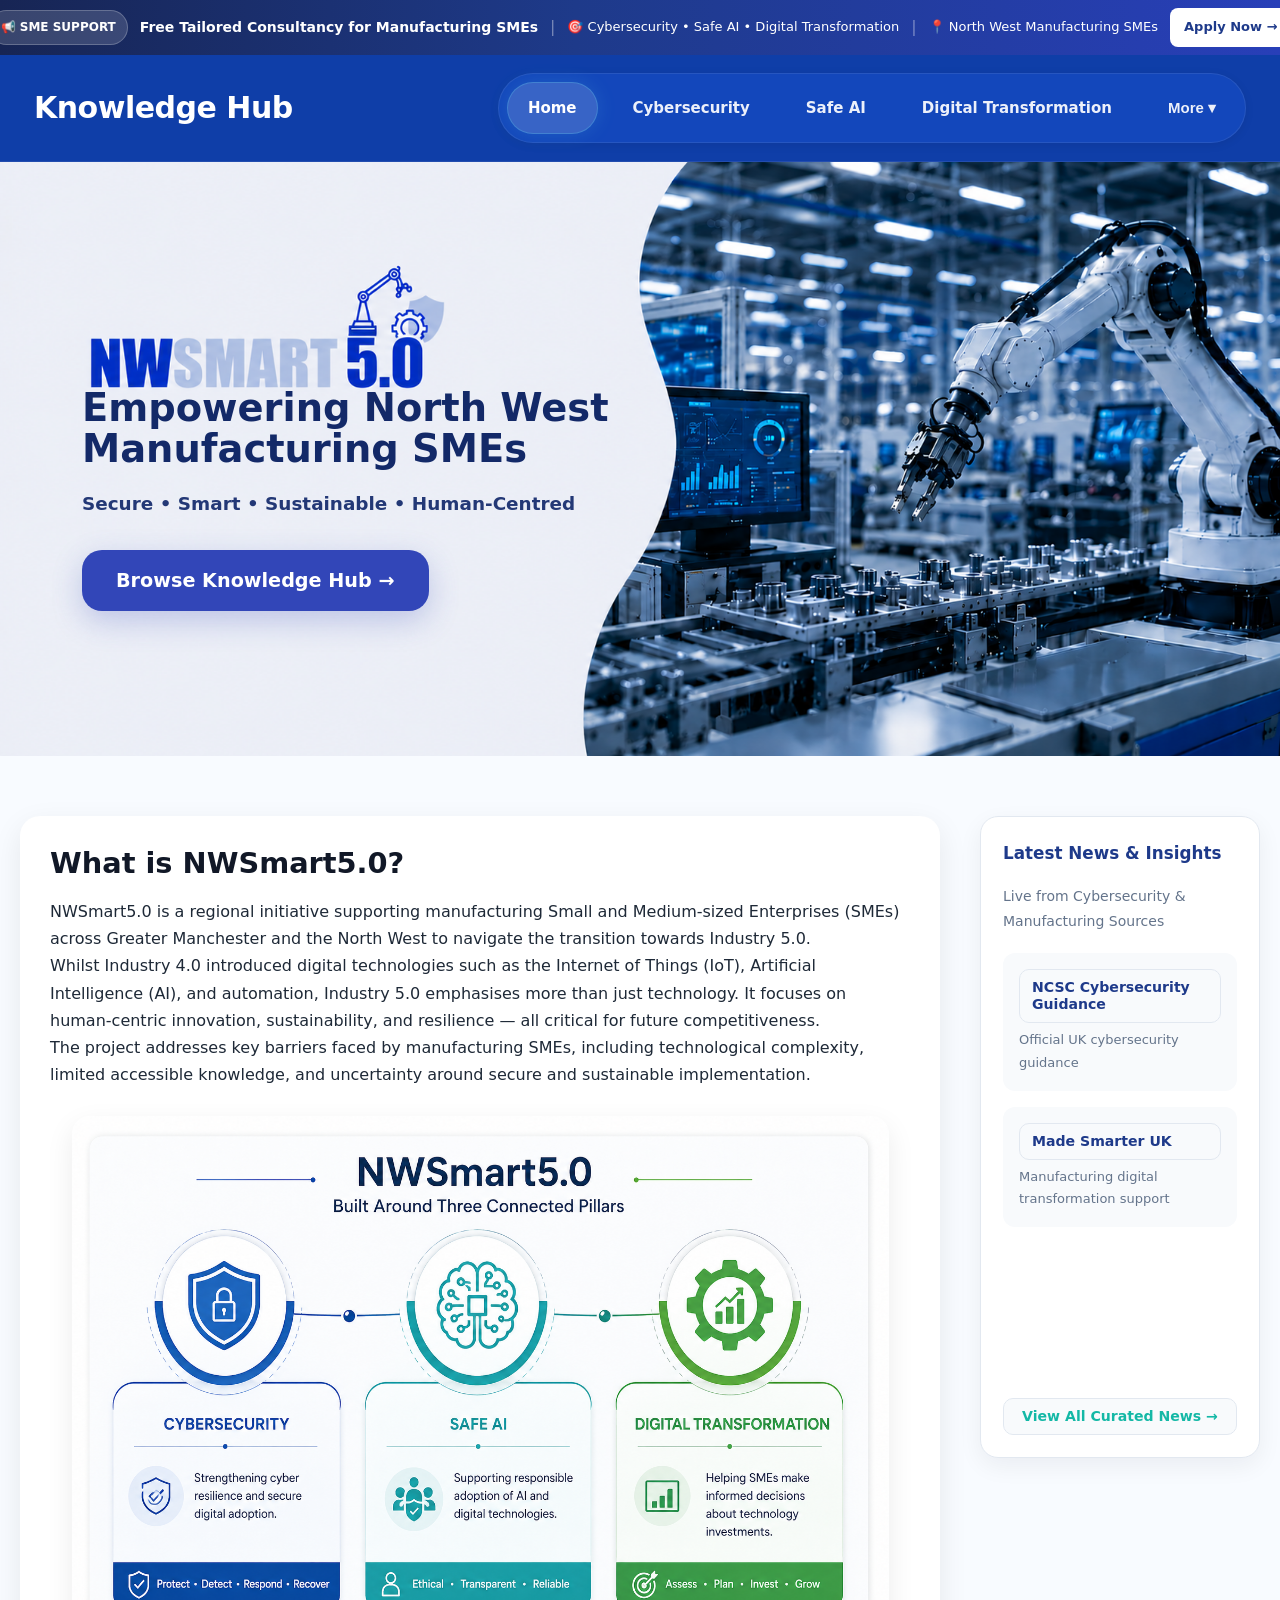
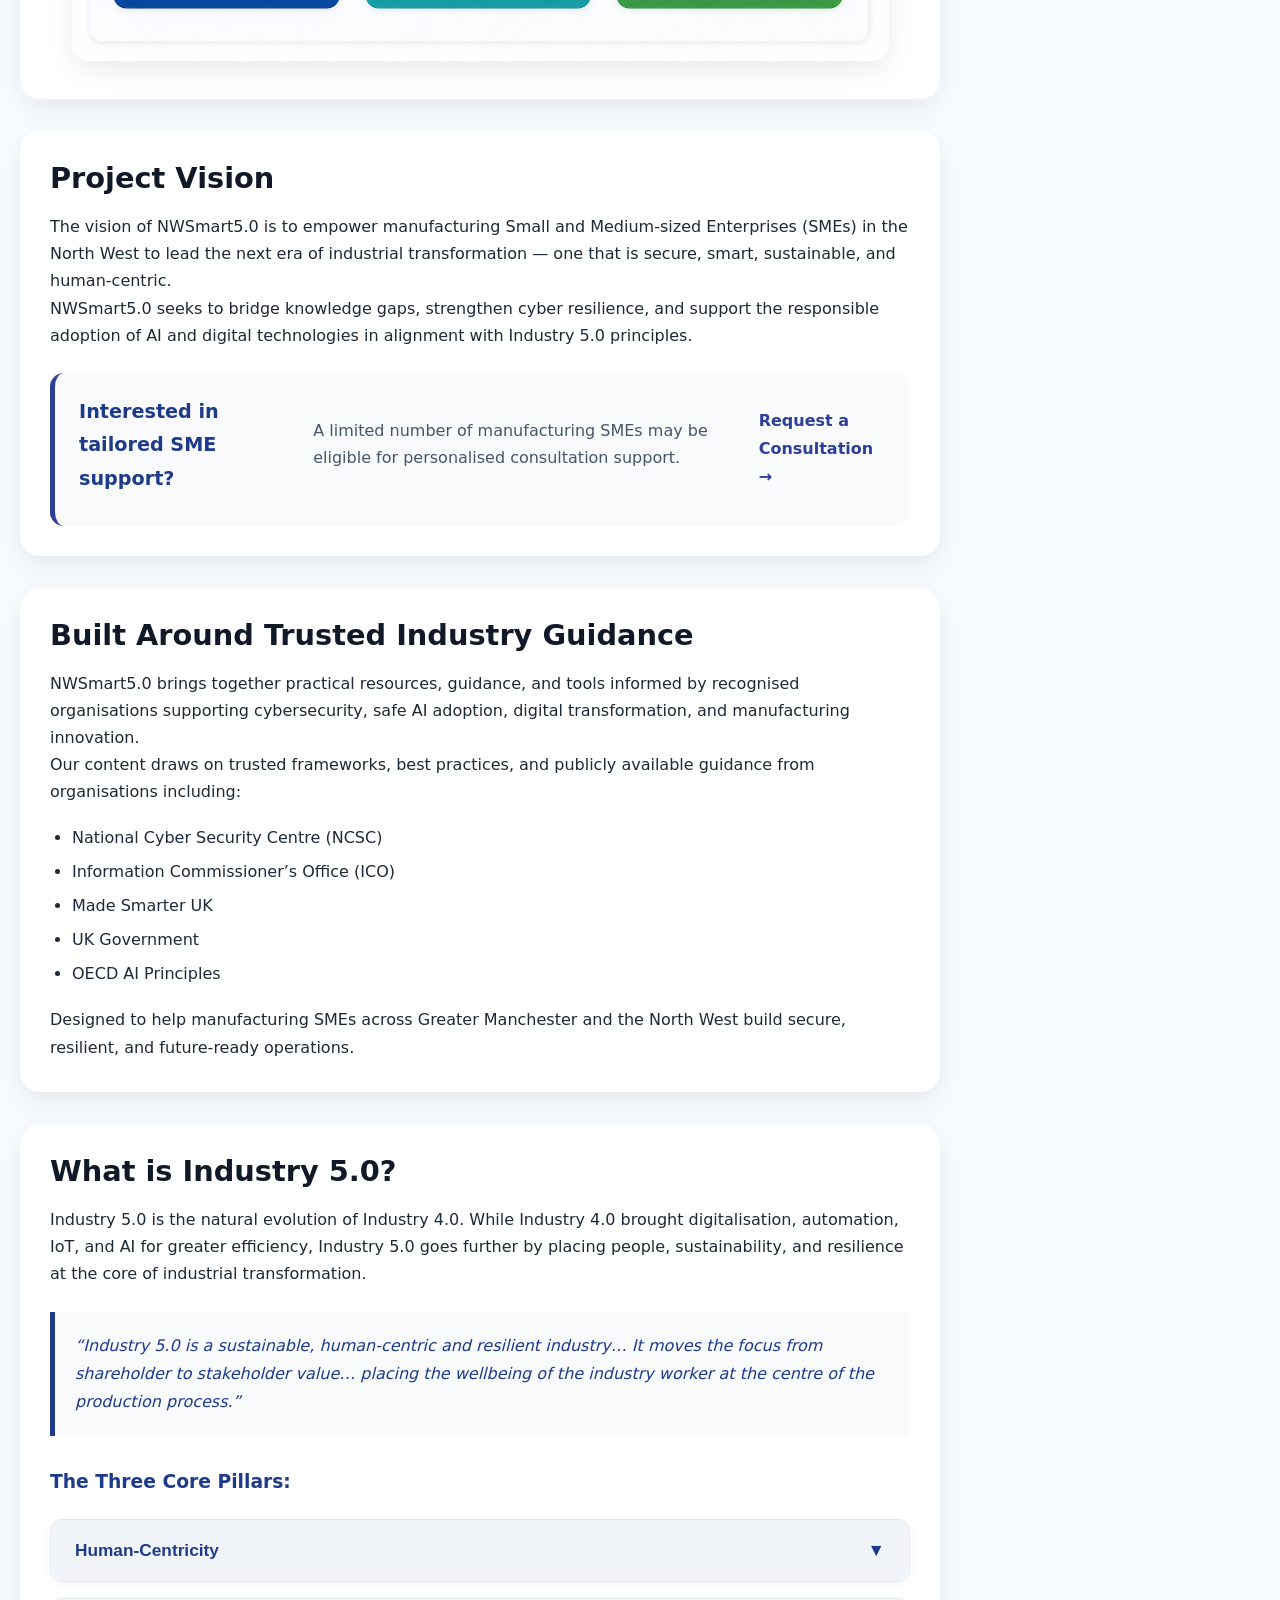
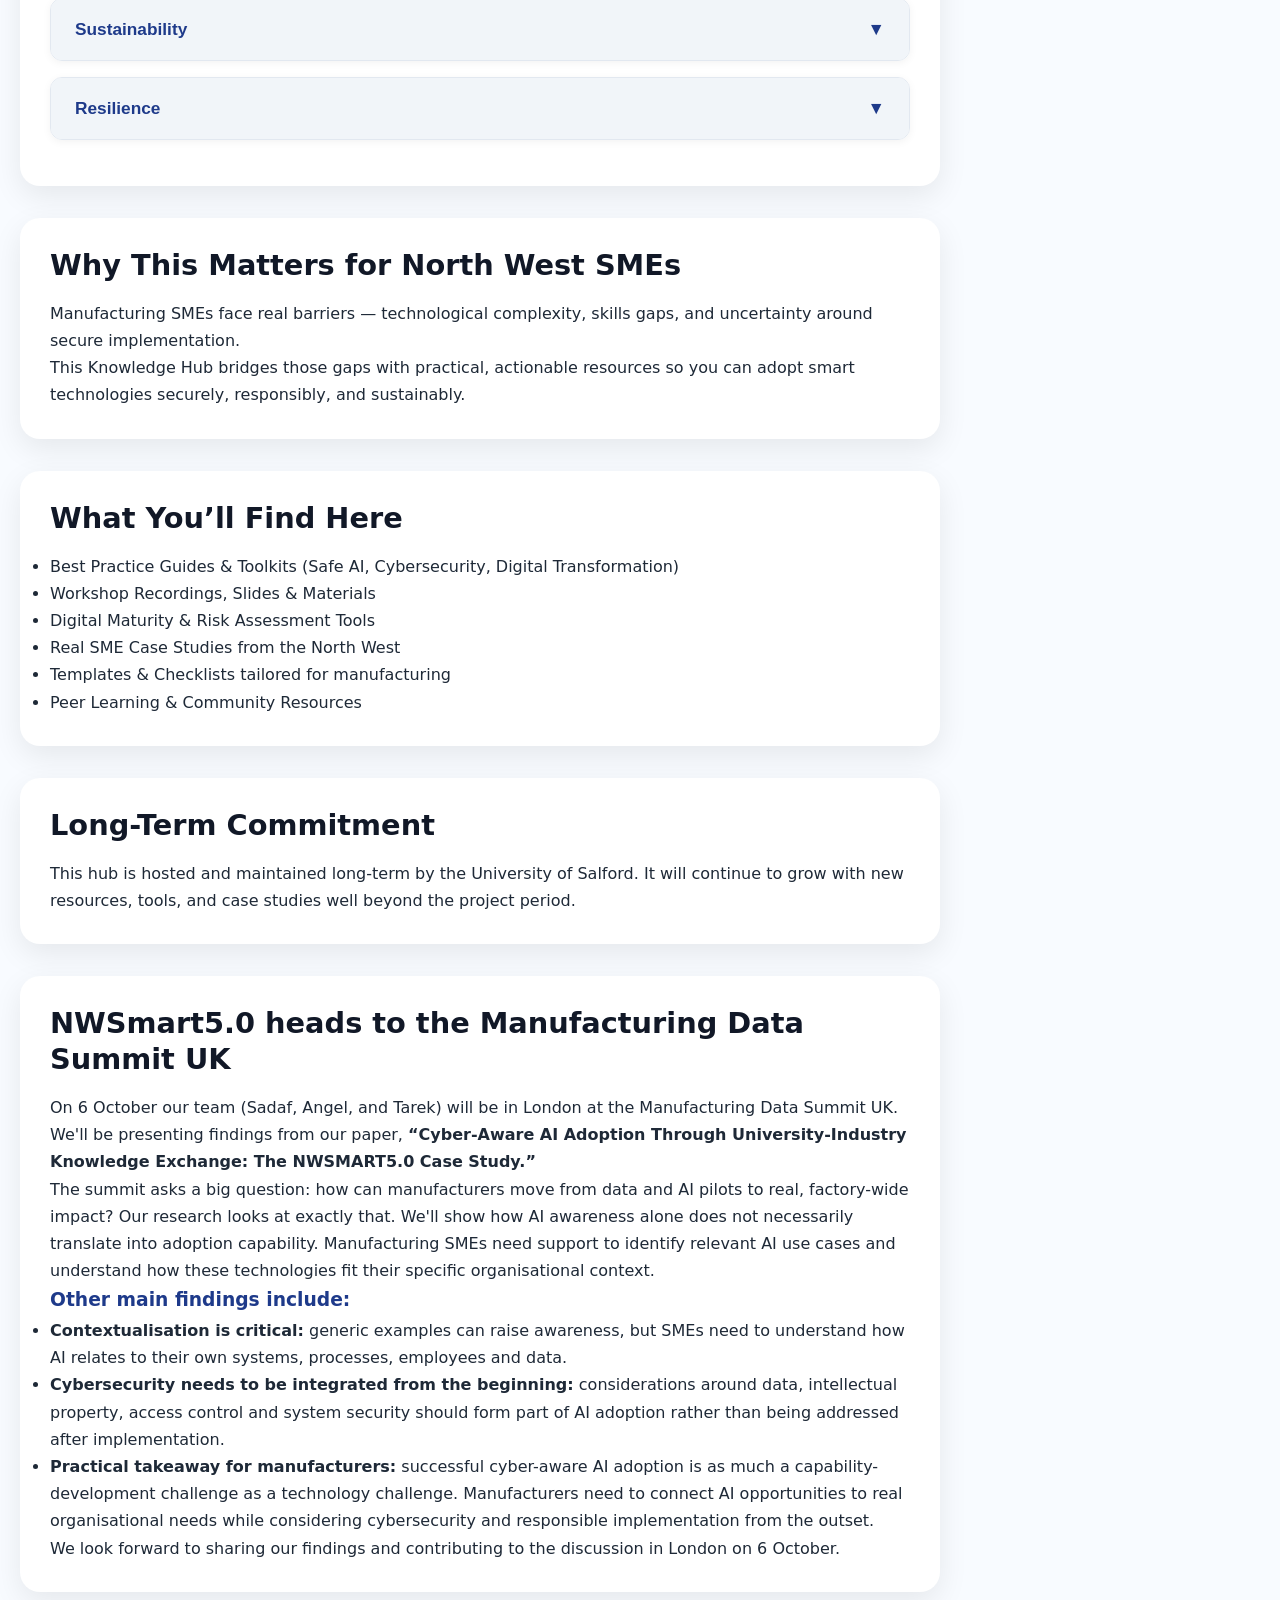
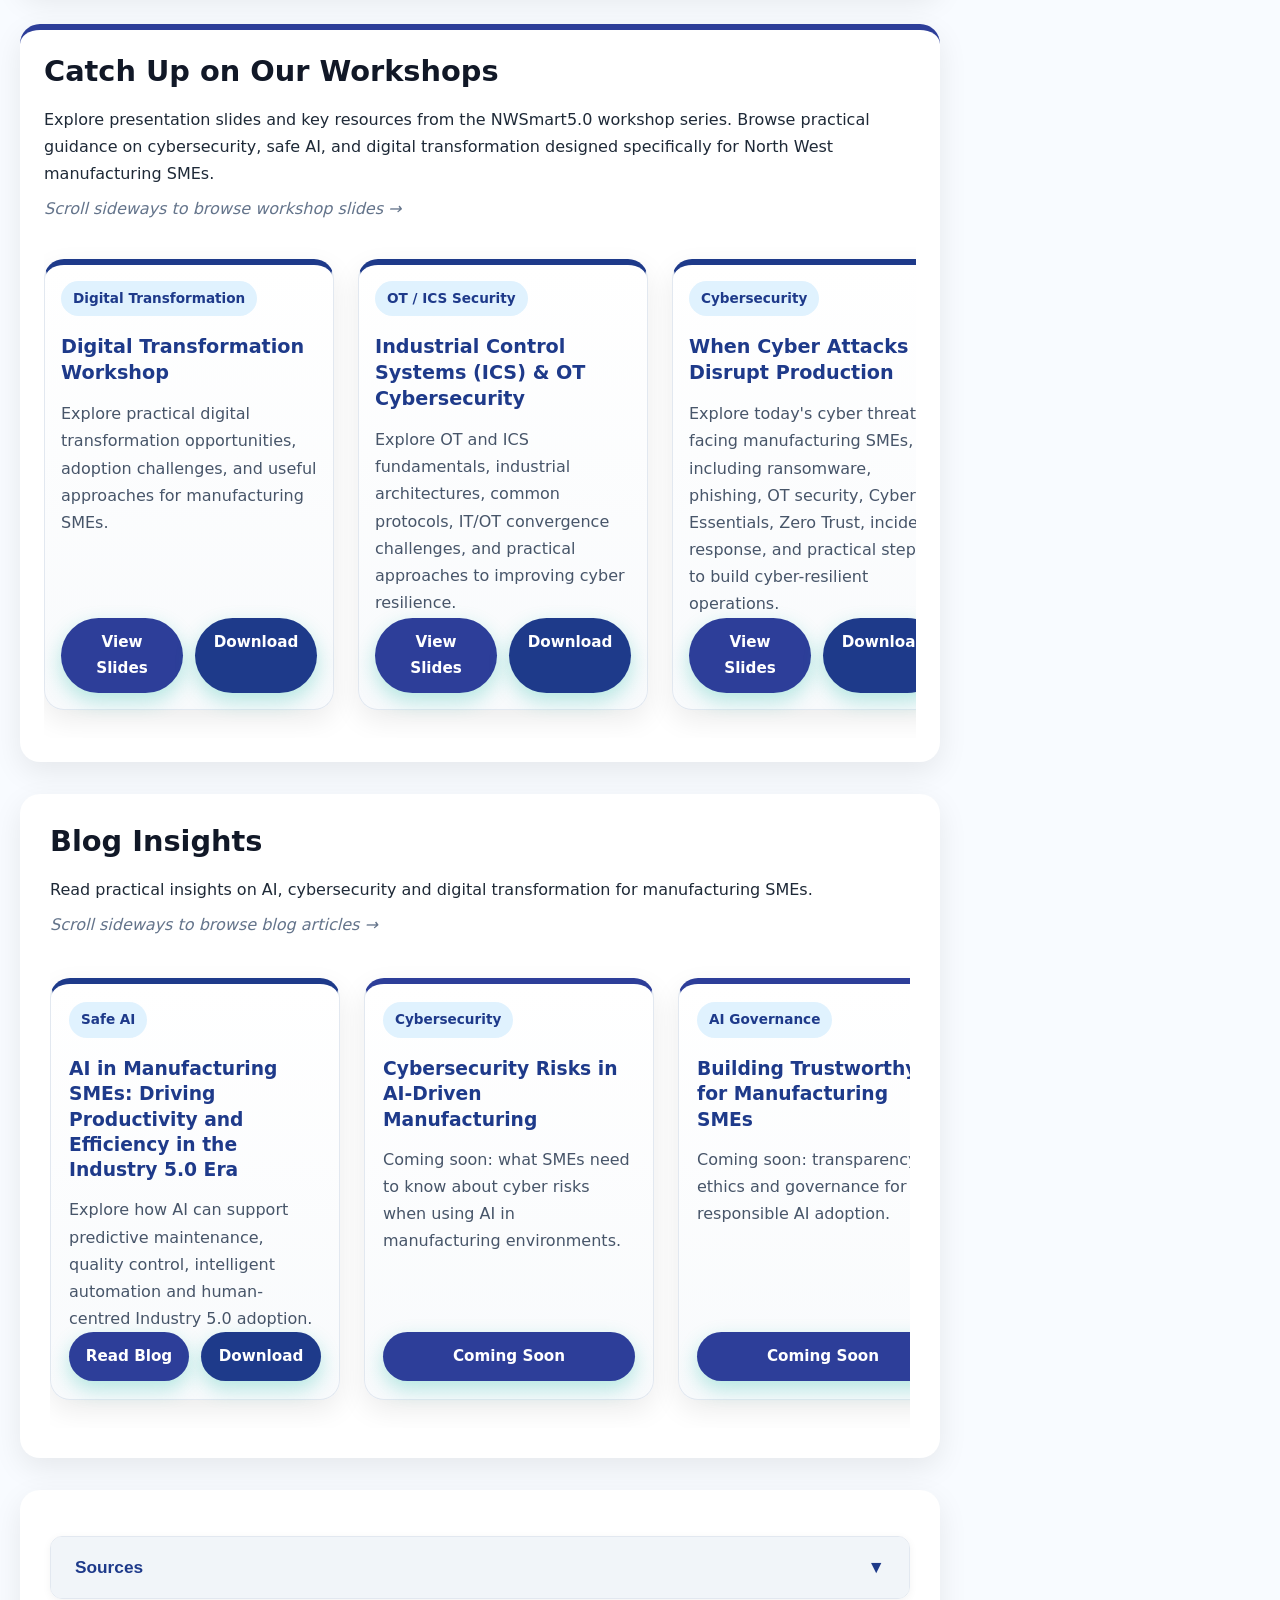
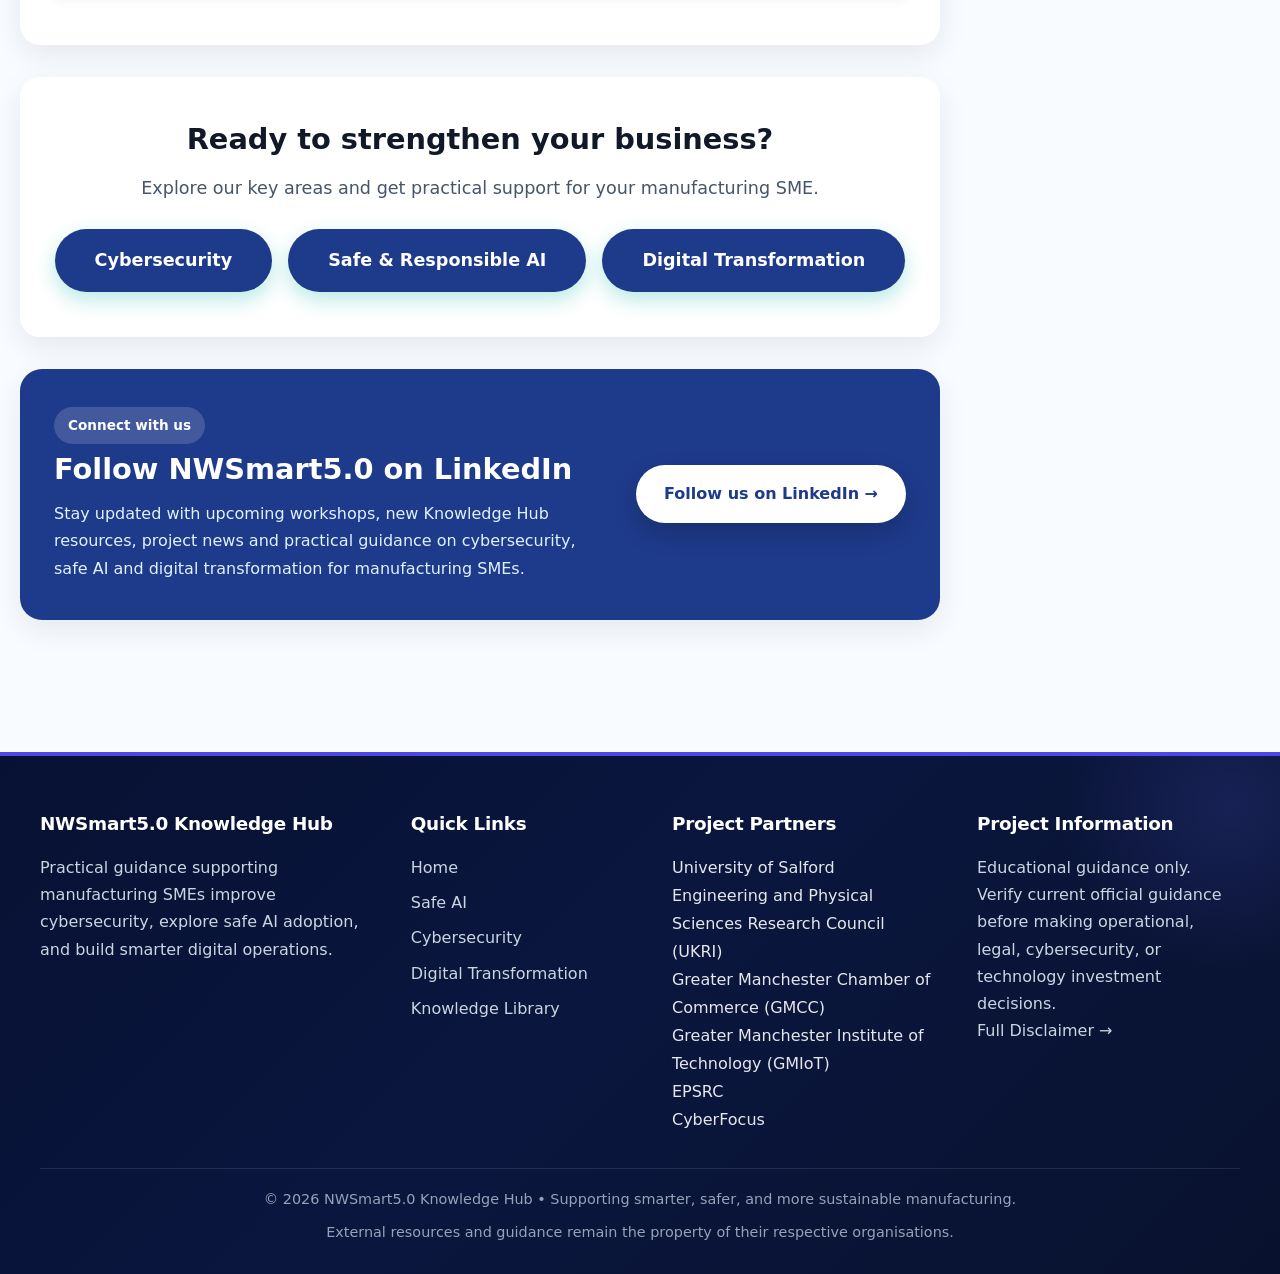
==== commit 3f66d855: "Update index.html" ====
--- a/index.html
+++ b/index.html
@@ -196,6 +196,65 @@
 
 
 
+
+
+<!-- Manufacturing Data Summit UK -->
+<div class="card" id="manufacturing-data-summit">
+    <h2>NWSmart5.0 heads to the Manufacturing Data Summit UK</h2>
+
+    <p>
+        On 6 October our team (Sadaf, Angel, and Tarek) will be in London at the
+        Manufacturing Data Summit UK. We'll be presenting findings from our paper,
+        <strong>“Cyber-Aware AI Adoption Through University-Industry Knowledge
+        Exchange: The NWSMART5.0 Case Study.”</strong>
+    </p>
+
+    <p>
+        The summit asks a big question: how can manufacturers move from data and
+        AI pilots to real, factory-wide impact? Our research looks at exactly that.
+        We'll show how AI awareness alone does not necessarily translate into
+        adoption capability. Manufacturing SMEs need support to identify relevant
+        AI use cases and understand how these technologies fit their specific
+        organisational context.
+    </p>
+
+    <h3>Other main findings include:</h3>
+
+    <ul style="line-height: 1.8;">
+        <li>
+            <strong>Contextualisation is critical:</strong>
+            generic examples can raise awareness, but SMEs need to understand
+            how AI relates to their own systems, processes, employees and data.
+        </li>
+
+        <li>
+            <strong>Cybersecurity needs to be integrated from the beginning:</strong>
+            considerations around data, intellectual property, access control
+            and system security should form part of AI adoption rather than
+            being addressed after implementation.
+        </li>
+
+        <li>
+            <strong>Practical takeaway for manufacturers:</strong>
+            successful cyber-aware AI adoption is as much a capability-development
+            challenge as a technology challenge. Manufacturers need to connect
+            AI opportunities to real organisational needs while considering
+            cybersecurity and responsible implementation from the outset.
+        </li>
+    </ul>
+
+    <p>
+        We look forward to sharing our findings and contributing to the discussion
+        in London on 6 October.
+    </p>
+</div>
+
+<!-- Workshop Slides Section -->
+
+
+
+            
+
             
         <!-- Workshop Slides Section -->
 <div class="card" id="workshop-slides">
@@ -415,7 +474,7 @@
         </div>
 
         <!-- Sidebar -->
-       <div class="sidebar home-sidebar">
+      <div class="sidebar">
             <h3>Latest News & Insights</h3>
             <p style="font-size:14px; color:#64748b; margin-bottom:20px;">Live from Cybersecurity & Manufacturing Sources</p>
             <div id="rss-news" style="min-height: 420px;">
--- a/style.css
+++ b/style.css
@@ -6707,14 +6707,30 @@
 html,
 body {
     max-width: 100%;
-    overflow-x: hidden;
-}
-
-
-
-
-
-
-
-
-
+    overflow-x: clip;
+}
+
+
+
+
+/* =========================
+   HOMEPAGE SIDEBAR
+   ========================= */
+
+@media (min-width: 901px) {
+
+    .home-sidebar {
+        position: sticky !important;
+        top: 20px !important;
+
+        width: 280px;
+        height: fit-content !important;
+        max-height: calc(100vh - 40px);
+
+        align-self: start !important;
+        overflow-y: auto;
+    }
+}
+
+
+
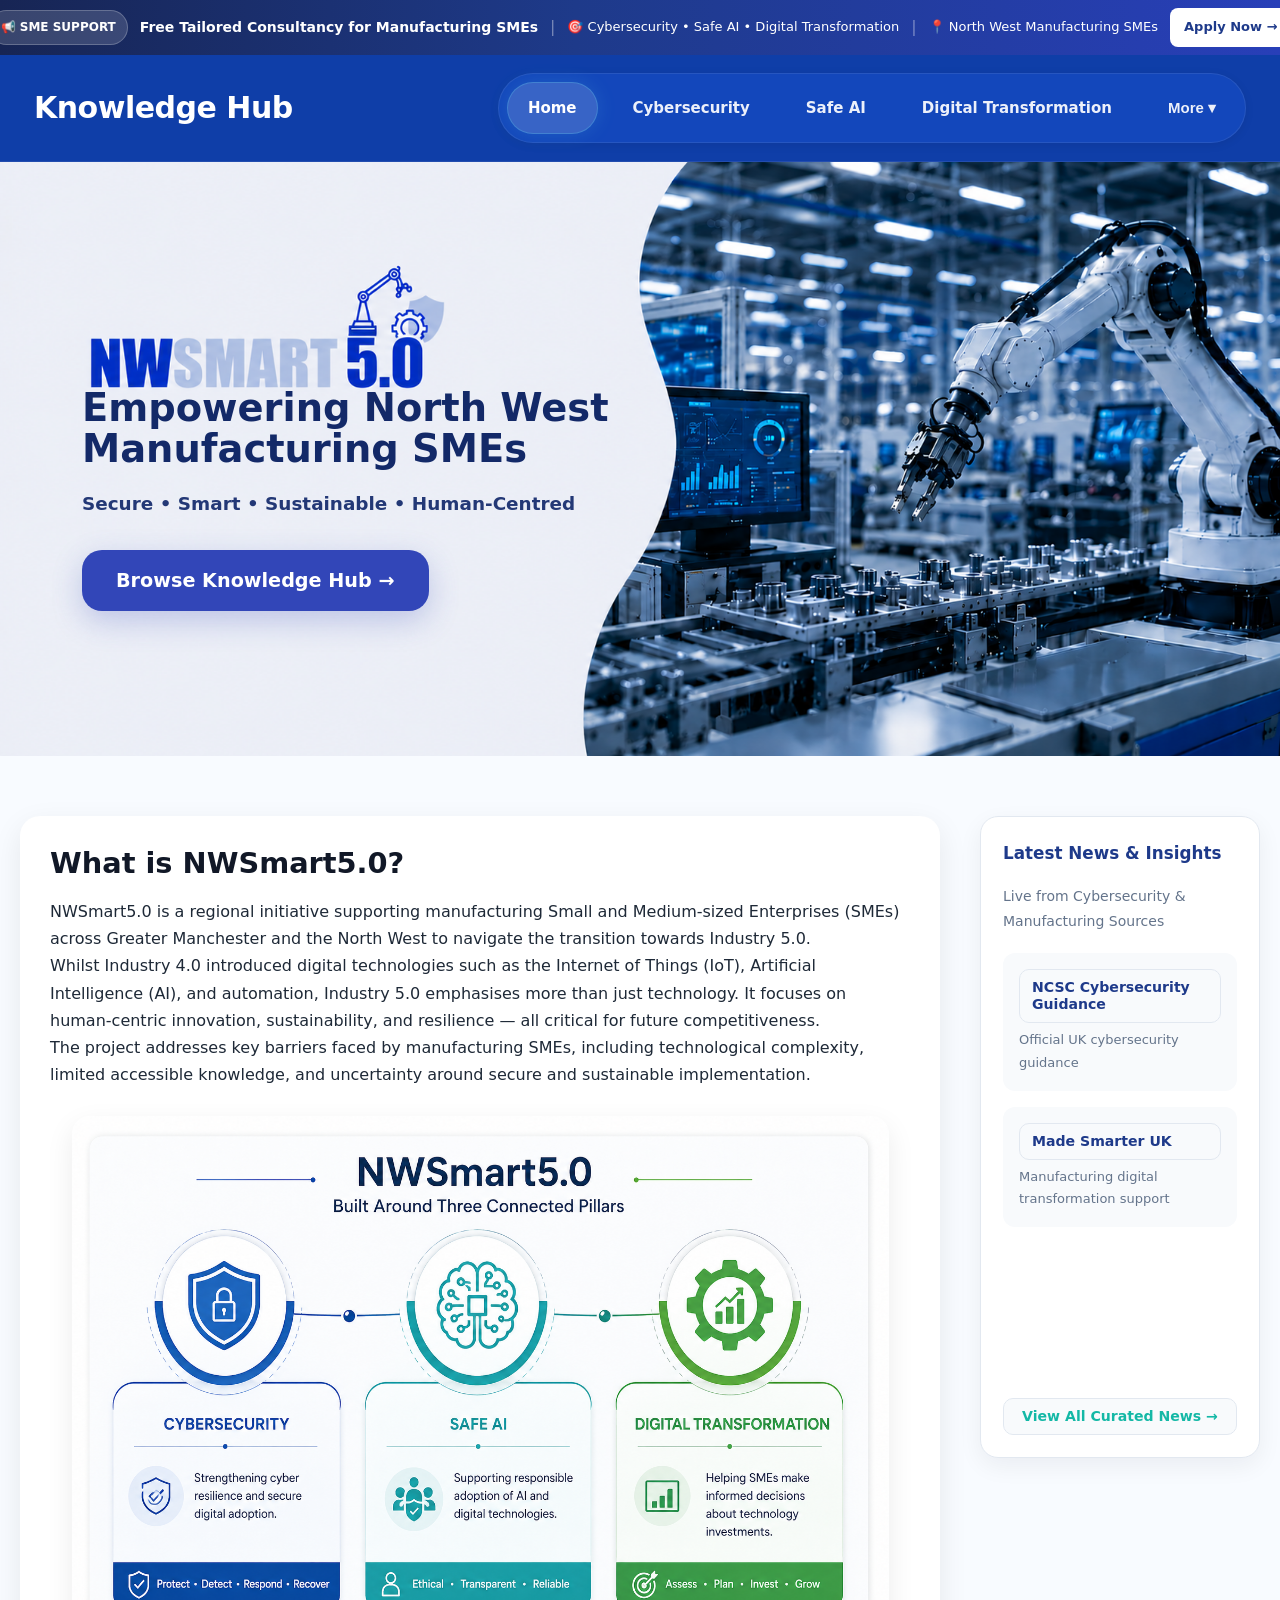
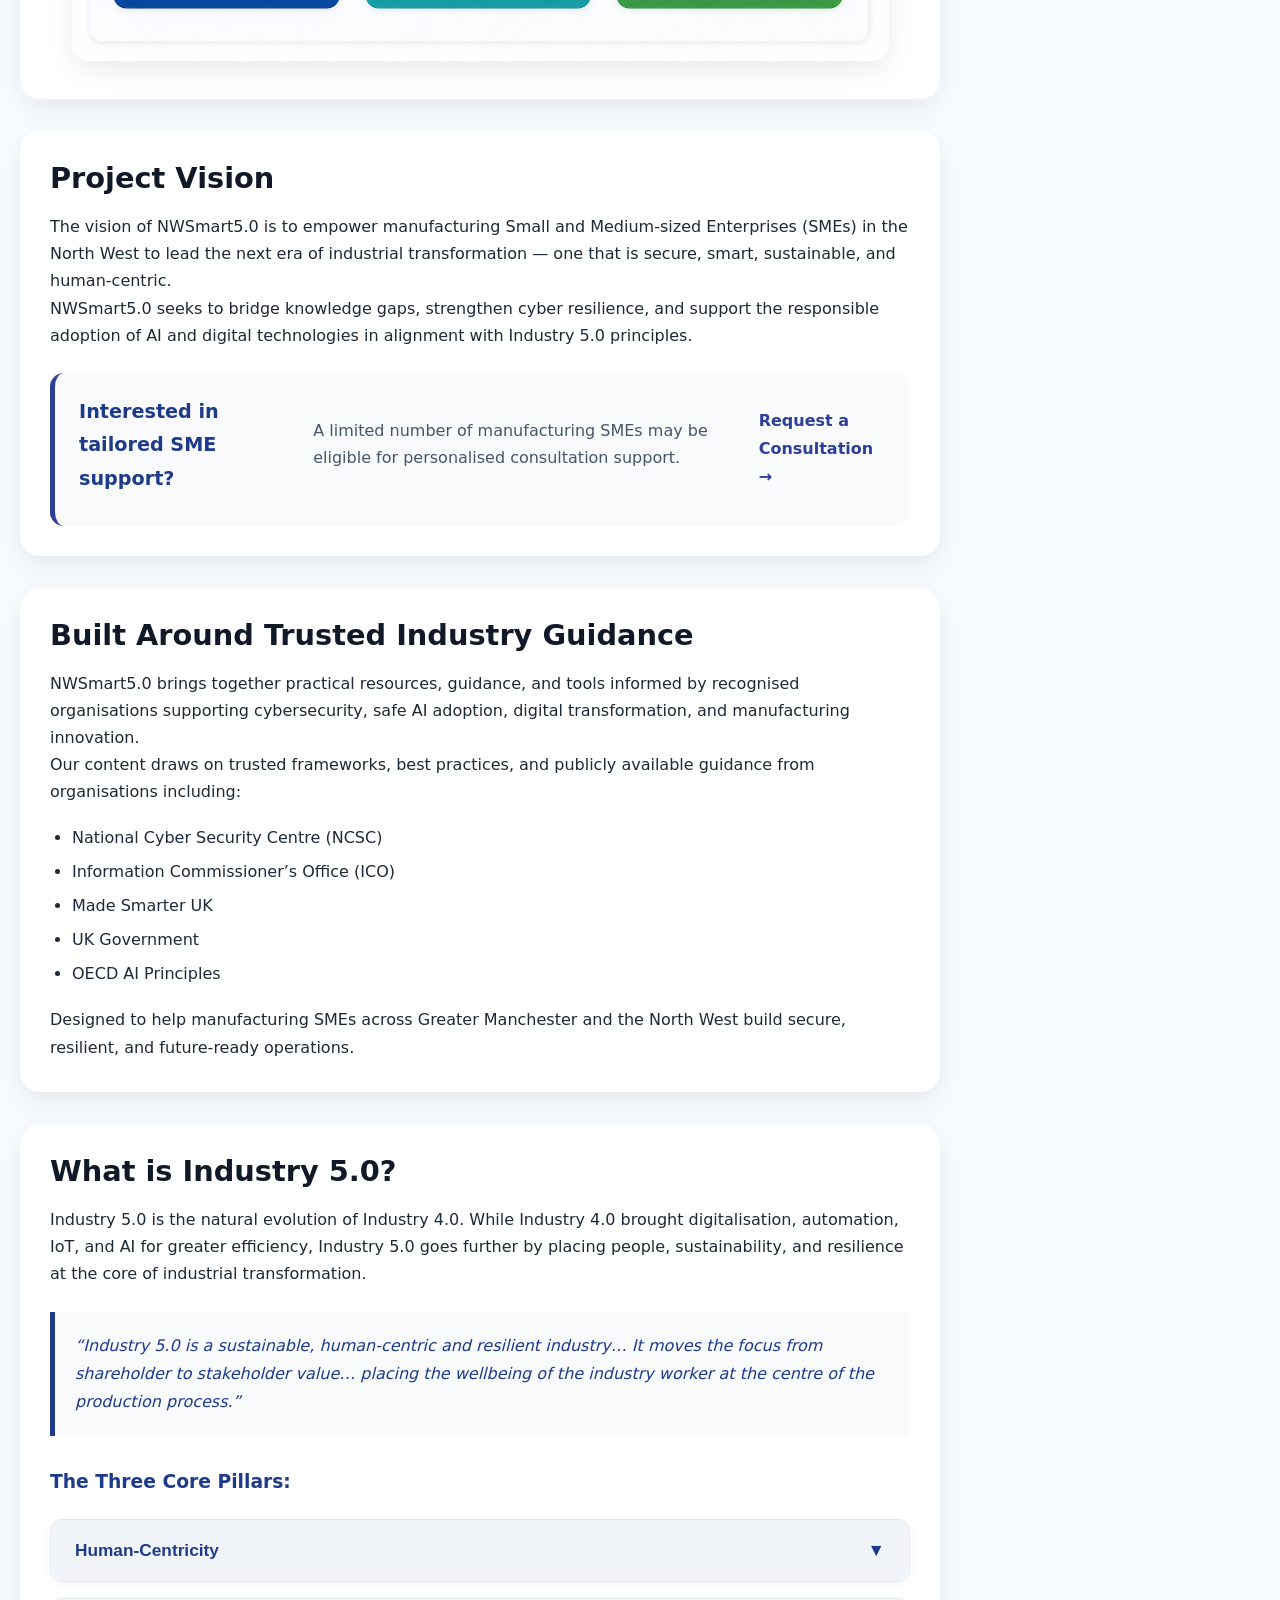
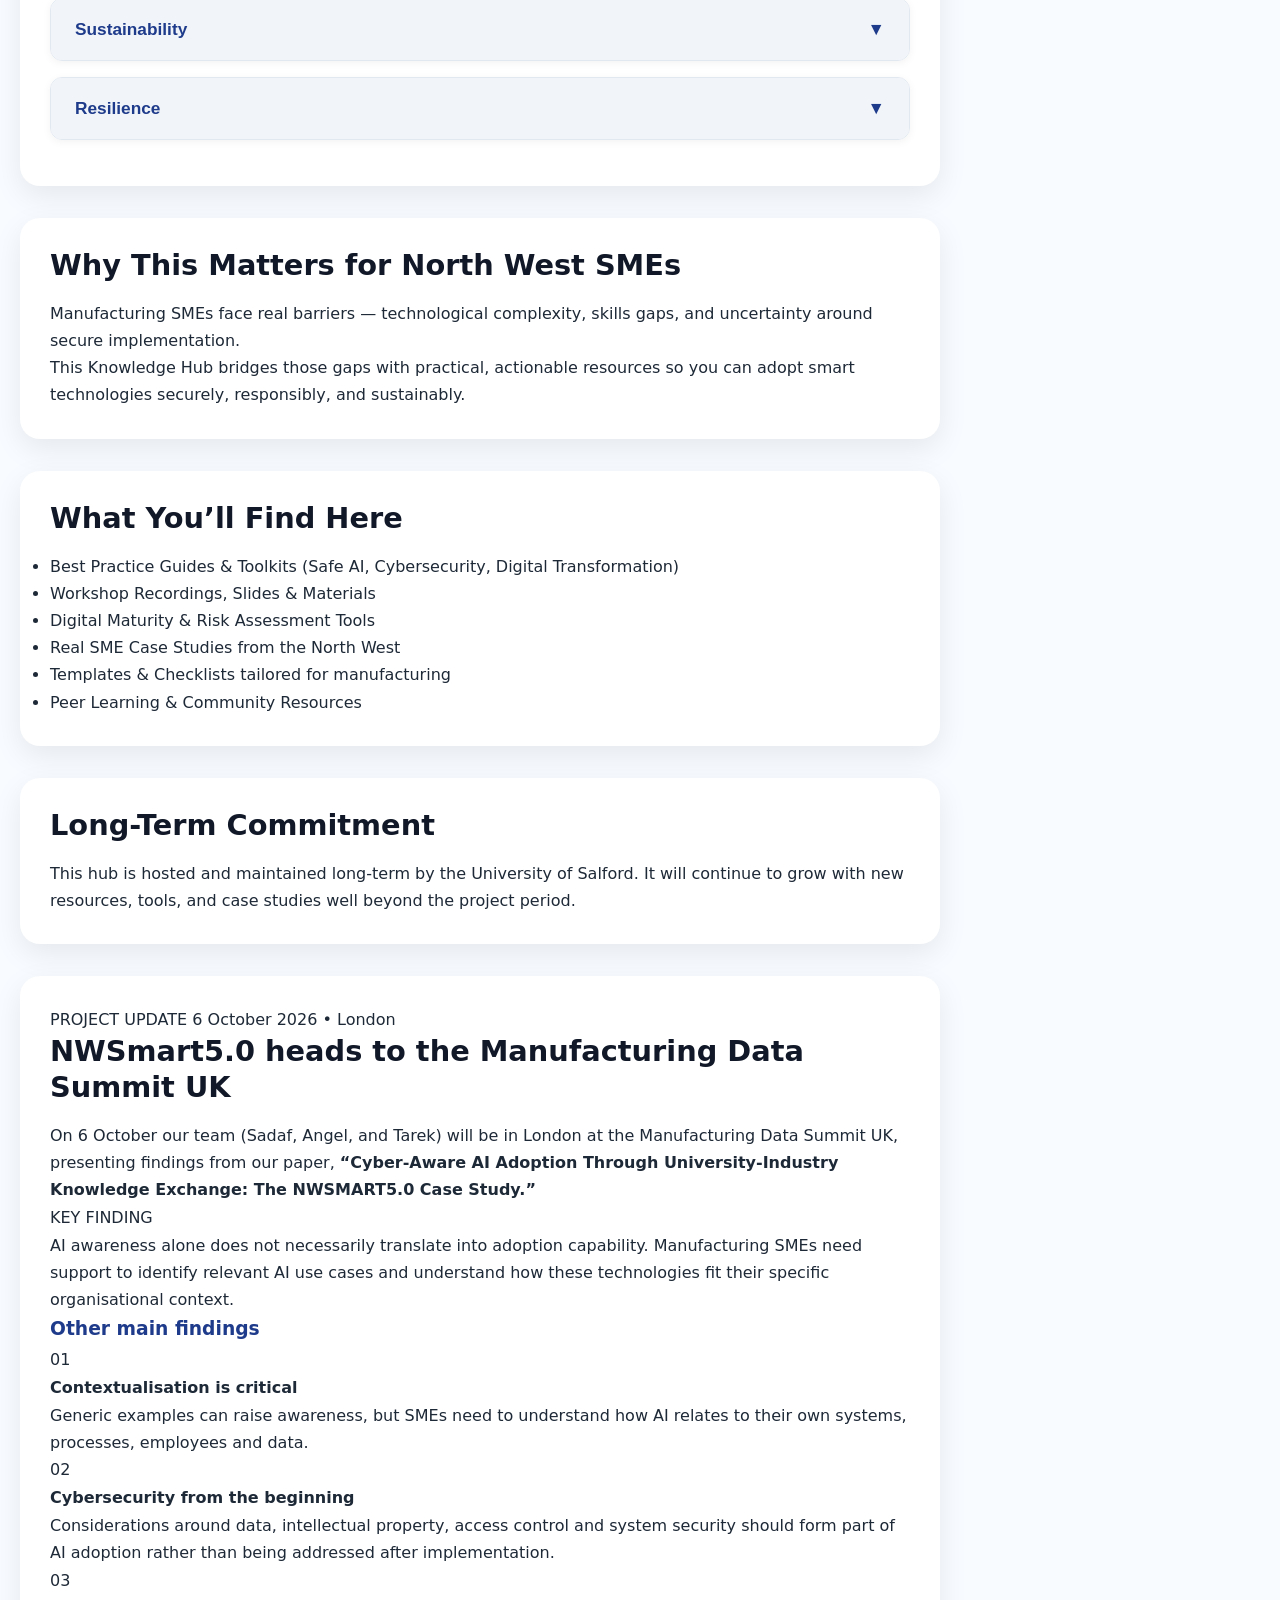
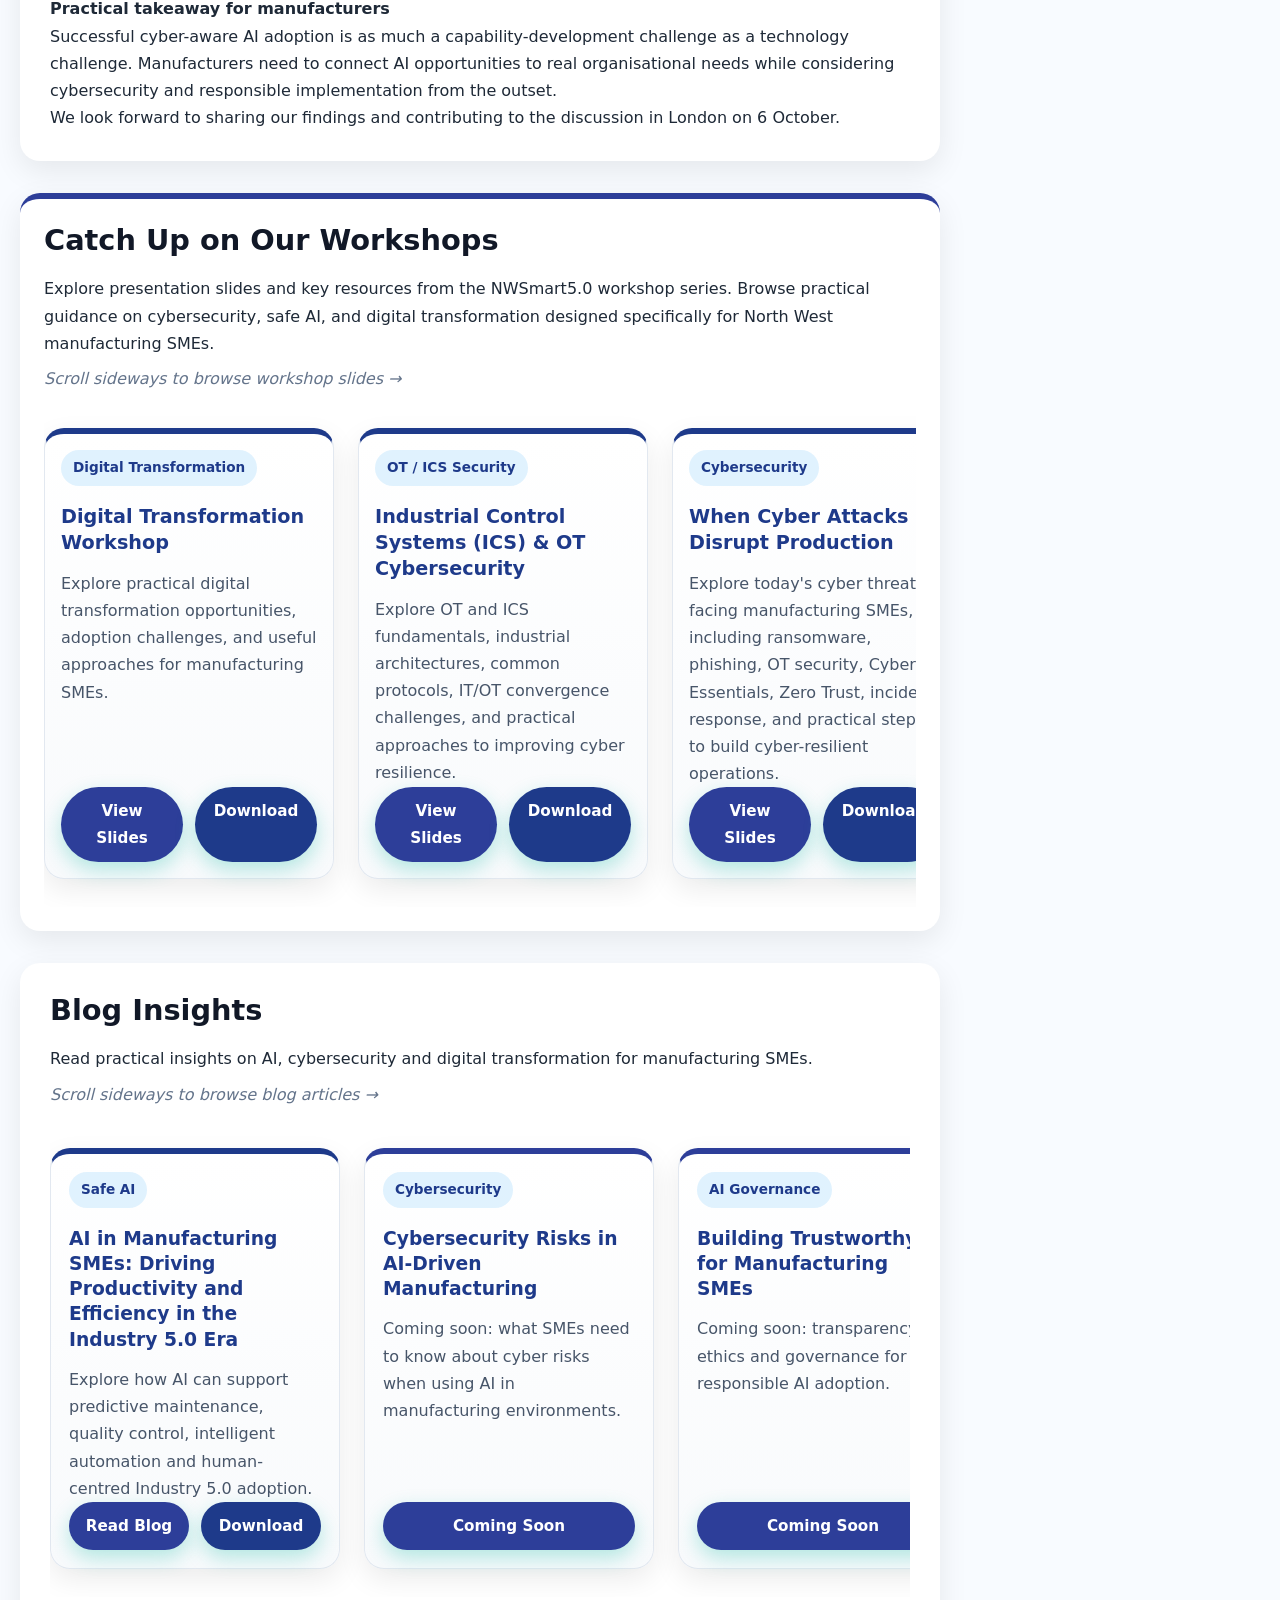
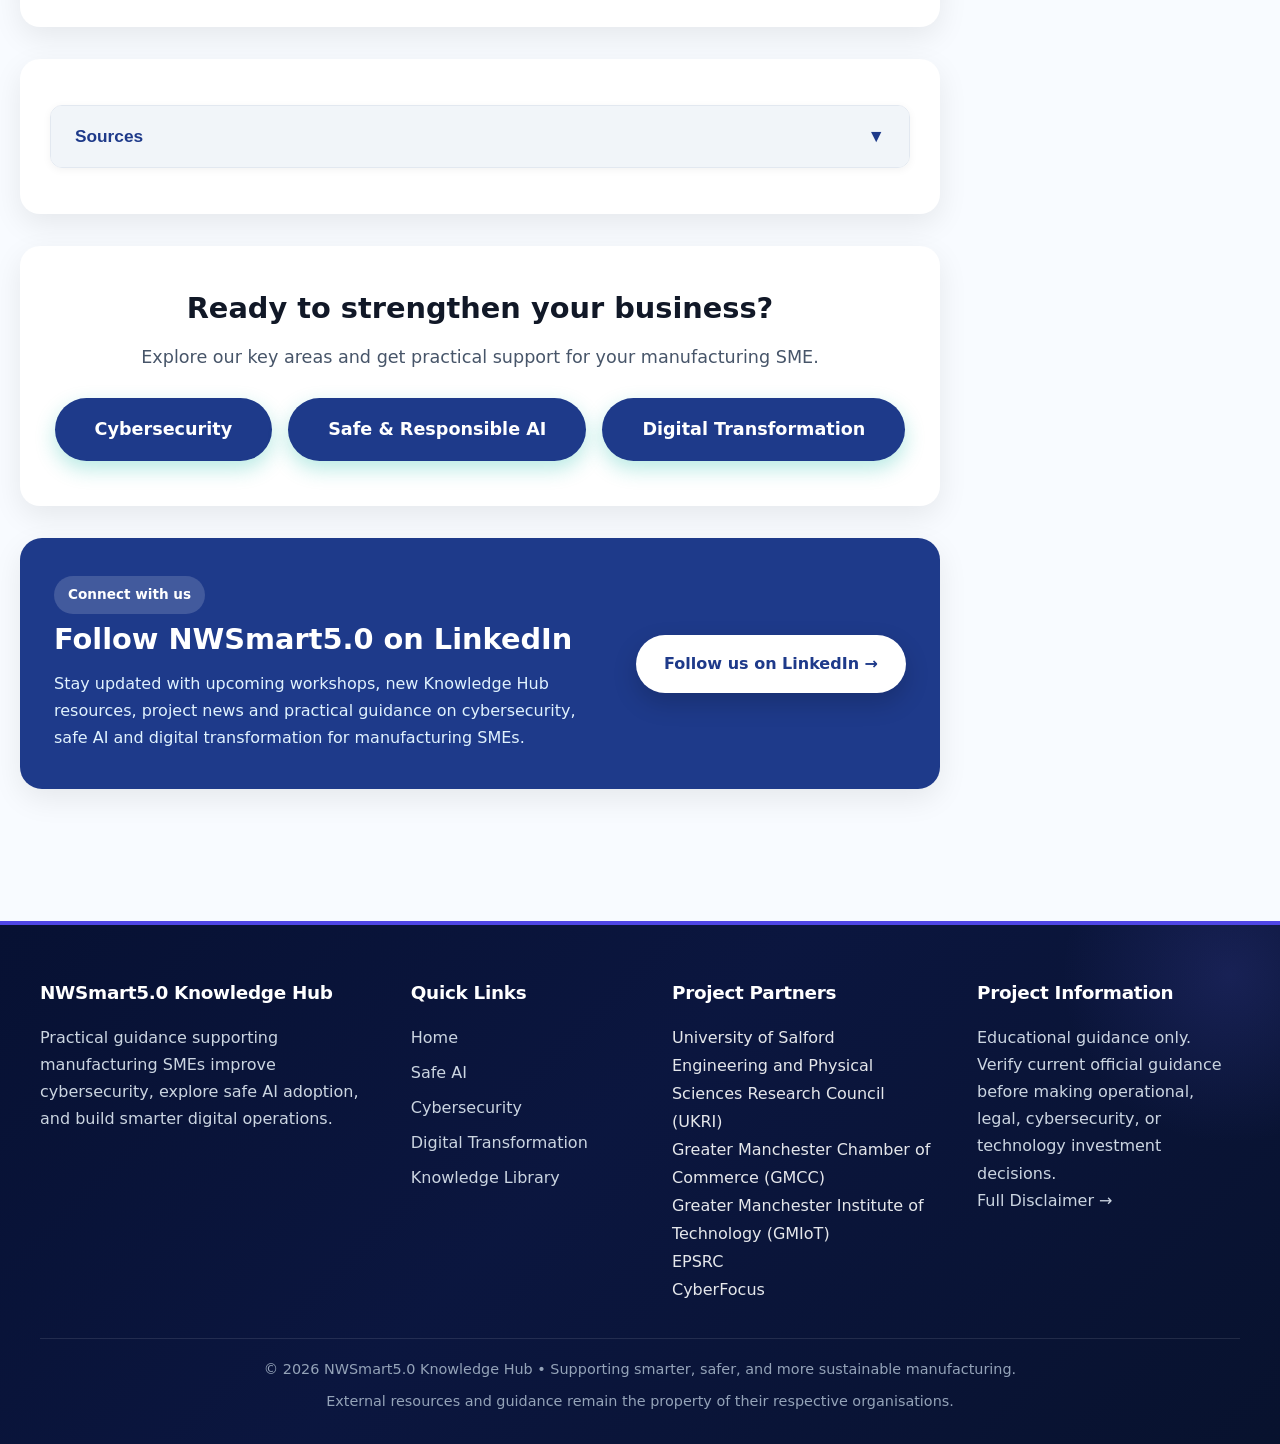
==== commit 8419a688: "Update index.html" ====
--- a/index.html
+++ b/index.html
@@ -198,58 +198,89 @@
 
 
 
+
+
 <!-- Manufacturing Data Summit UK -->
-<div class="card" id="manufacturing-data-summit">
+<div class="card summit-feature" id="manufacturing-data-summit">
+
+    <div class="summit-meta">
+        <span class="summit-badge">PROJECT UPDATE</span>
+        <span>6 October 2026</span>
+        <span class="summit-dot">•</span>
+        <span>London</span>
+    </div>
+
     <h2>NWSmart5.0 heads to the Manufacturing Data Summit UK</h2>
 
-    <p>
+    <p class="summit-intro">
         On 6 October our team (Sadaf, Angel, and Tarek) will be in London at the
-        Manufacturing Data Summit UK. We'll be presenting findings from our paper,
+        Manufacturing Data Summit UK, presenting findings from our paper,
         <strong>“Cyber-Aware AI Adoption Through University-Industry Knowledge
         Exchange: The NWSMART5.0 Case Study.”</strong>
     </p>
 
-    <p>
-        The summit asks a big question: how can manufacturers move from data and
-        AI pilots to real, factory-wide impact? Our research looks at exactly that.
-        We'll show how AI awareness alone does not necessarily translate into
-        adoption capability. Manufacturing SMEs need support to identify relevant
-        AI use cases and understand how these technologies fit their specific
-        organisational context.
-    </p>
-
-    <h3>Other main findings include:</h3>
-
-    <ul style="line-height: 1.8;">
-        <li>
-            <strong>Contextualisation is critical:</strong>
-            generic examples can raise awareness, but SMEs need to understand
-            how AI relates to their own systems, processes, employees and data.
-        </li>
-
-        <li>
-            <strong>Cybersecurity needs to be integrated from the beginning:</strong>
-            considerations around data, intellectual property, access control
-            and system security should form part of AI adoption rather than
-            being addressed after implementation.
-        </li>
-
-        <li>
-            <strong>Practical takeaway for manufacturers:</strong>
-            successful cyber-aware AI adoption is as much a capability-development
-            challenge as a technology challenge. Manufacturers need to connect
-            AI opportunities to real organisational needs while considering
-            cybersecurity and responsible implementation from the outset.
-        </li>
-    </ul>
-
-    <p>
-        We look forward to sharing our findings and contributing to the discussion
-        in London on 6 October.
-    </p>
-</div>
-
-<!-- Workshop Slides Section -->
+    <div class="summit-highlight">
+        <span class="summit-highlight-label">KEY FINDING</span>
+        <p>
+            AI awareness alone does not necessarily translate into adoption
+            capability. Manufacturing SMEs need support to identify relevant
+            AI use cases and understand how these technologies fit their
+            specific organisational context.
+        </p>
+    </div>
+
+    <h3 class="summit-findings-title">Other main findings</h3>
+
+    <div class="summit-findings">
+
+        <div class="summit-finding">
+            <span class="summit-number">01</span>
+            <div>
+                <h4>Contextualisation is critical</h4>
+                <p>
+                    Generic examples can raise awareness, but SMEs need to
+                    understand how AI relates to their own systems, processes,
+                    employees and data.
+                </p>
+            </div>
+        </div>
+
+        <div class="summit-finding">
+            <span class="summit-number">02</span>
+            <div>
+                <h4>Cybersecurity from the beginning</h4>
+                <p>
+                    Considerations around data, intellectual property, access
+                    control and system security should form part of AI adoption
+                    rather than being addressed after implementation.
+                </p>
+            </div>
+        </div>
+
+        <div class="summit-finding">
+            <span class="summit-number">03</span>
+            <div>
+                <h4>Practical takeaway for manufacturers</h4>
+                <p>
+                    Successful cyber-aware AI adoption is as much a
+                    capability-development challenge as a technology challenge.
+                    Manufacturers need to connect AI opportunities to real
+                    organisational needs while considering cybersecurity and
+                    responsible implementation from the outset.
+                </p>
+            </div>
+        </div>
+
+    </div>
+
+    <p class="summit-closing">
+        We look forward to sharing our findings and contributing to the
+        discussion in London on 6 October.
+    </p>
+
+</div>
+
+            
 
 
 
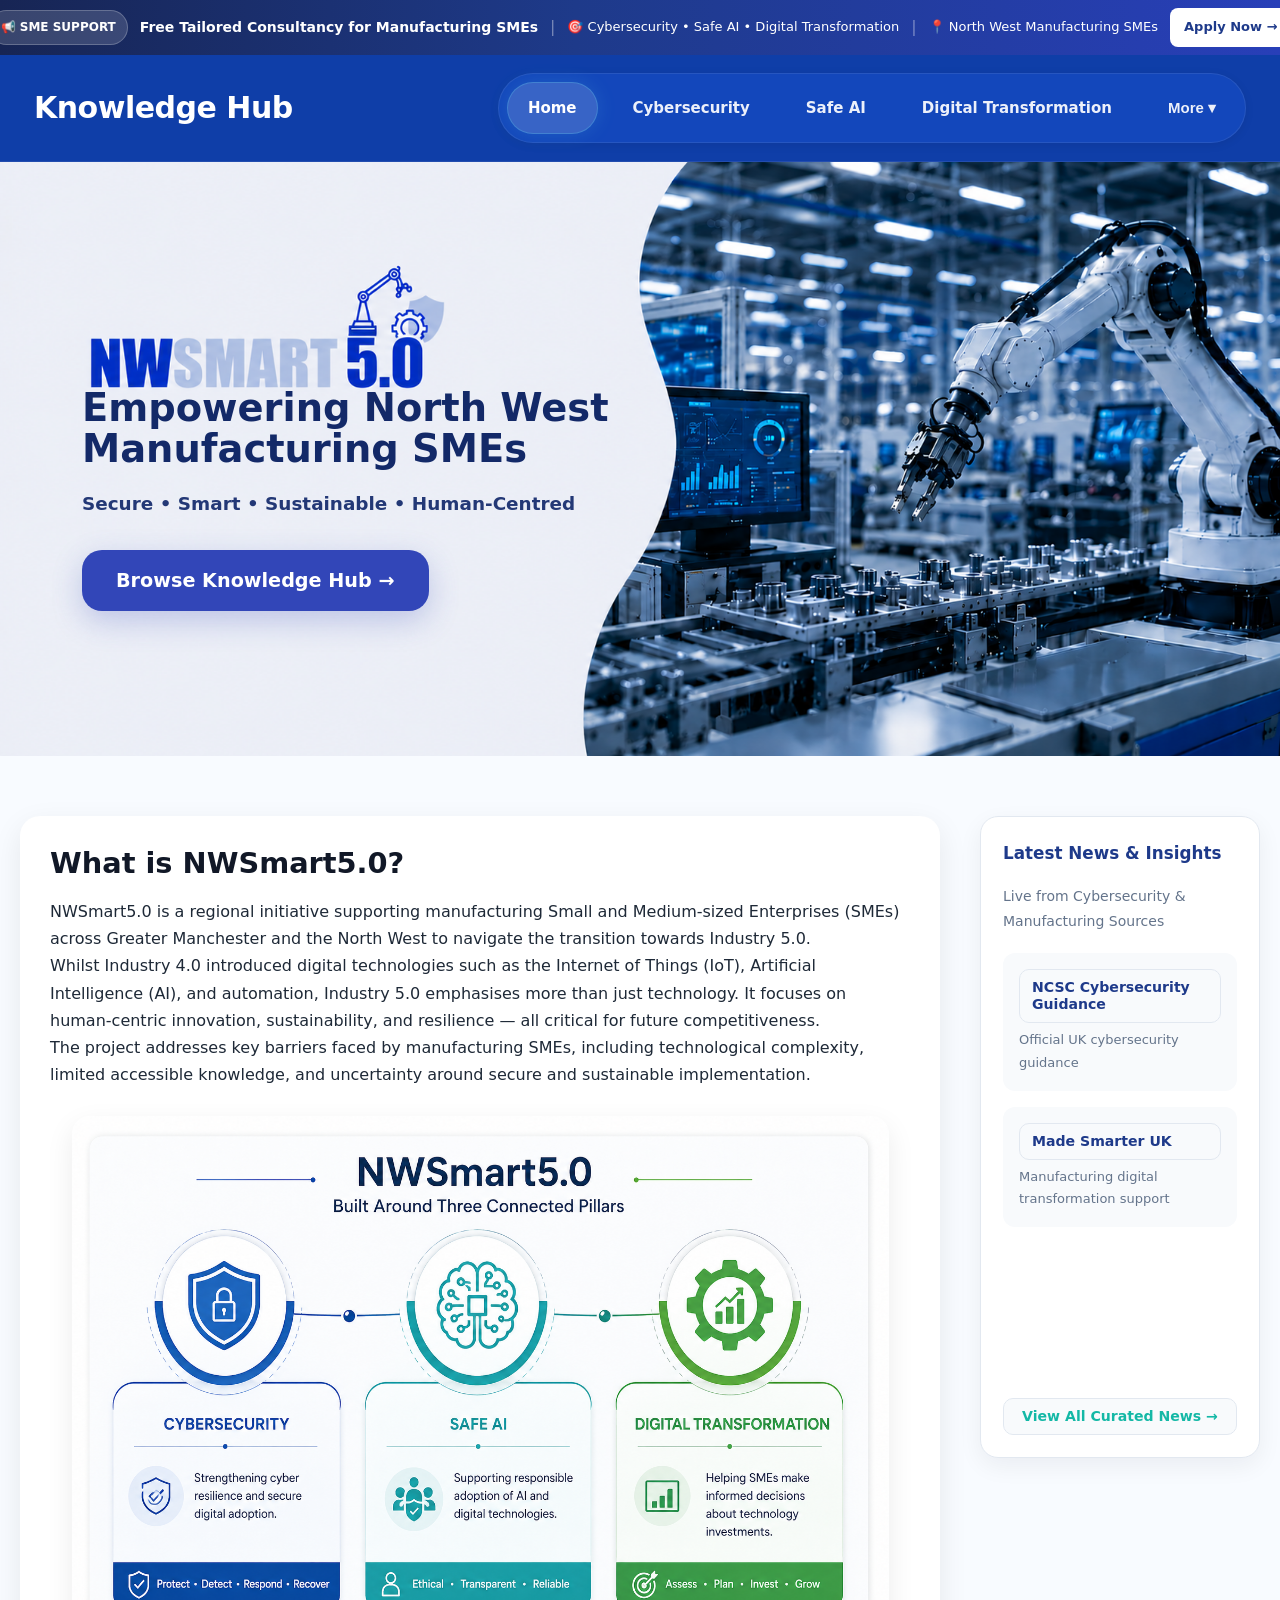
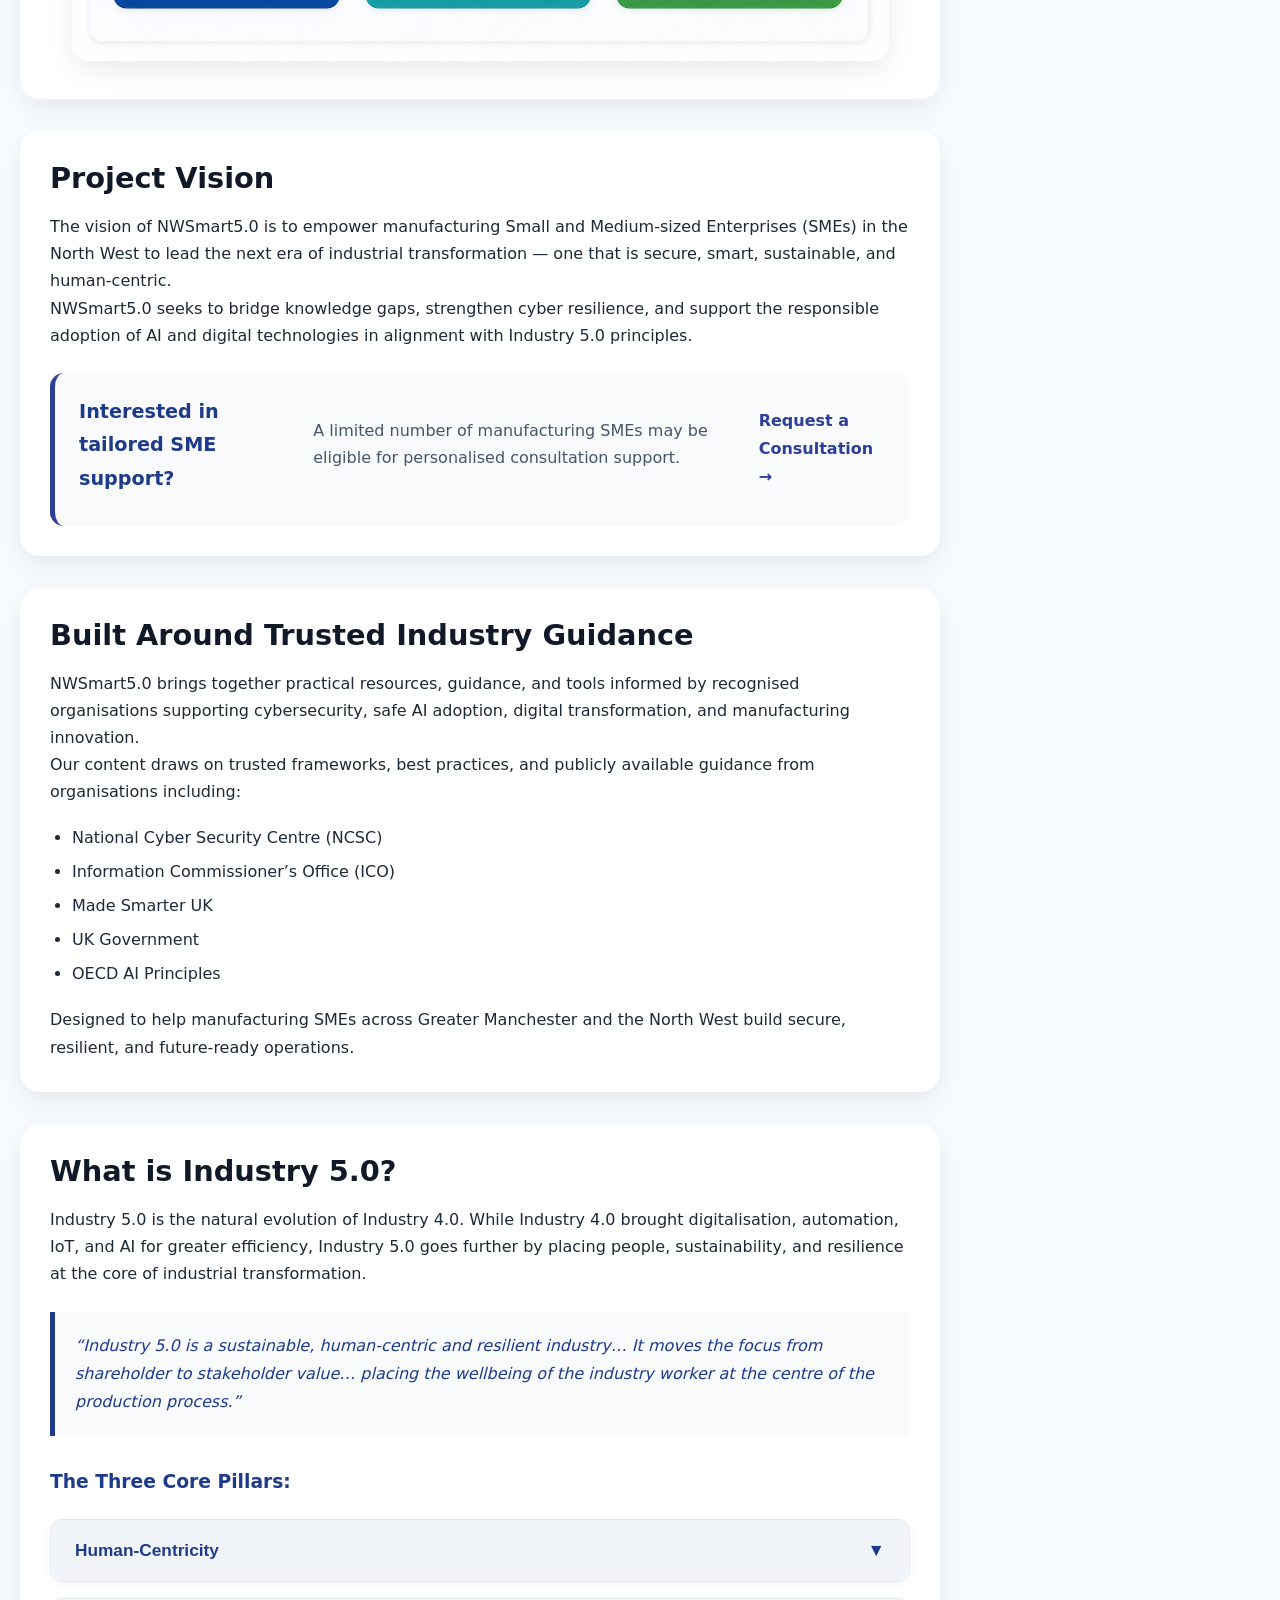
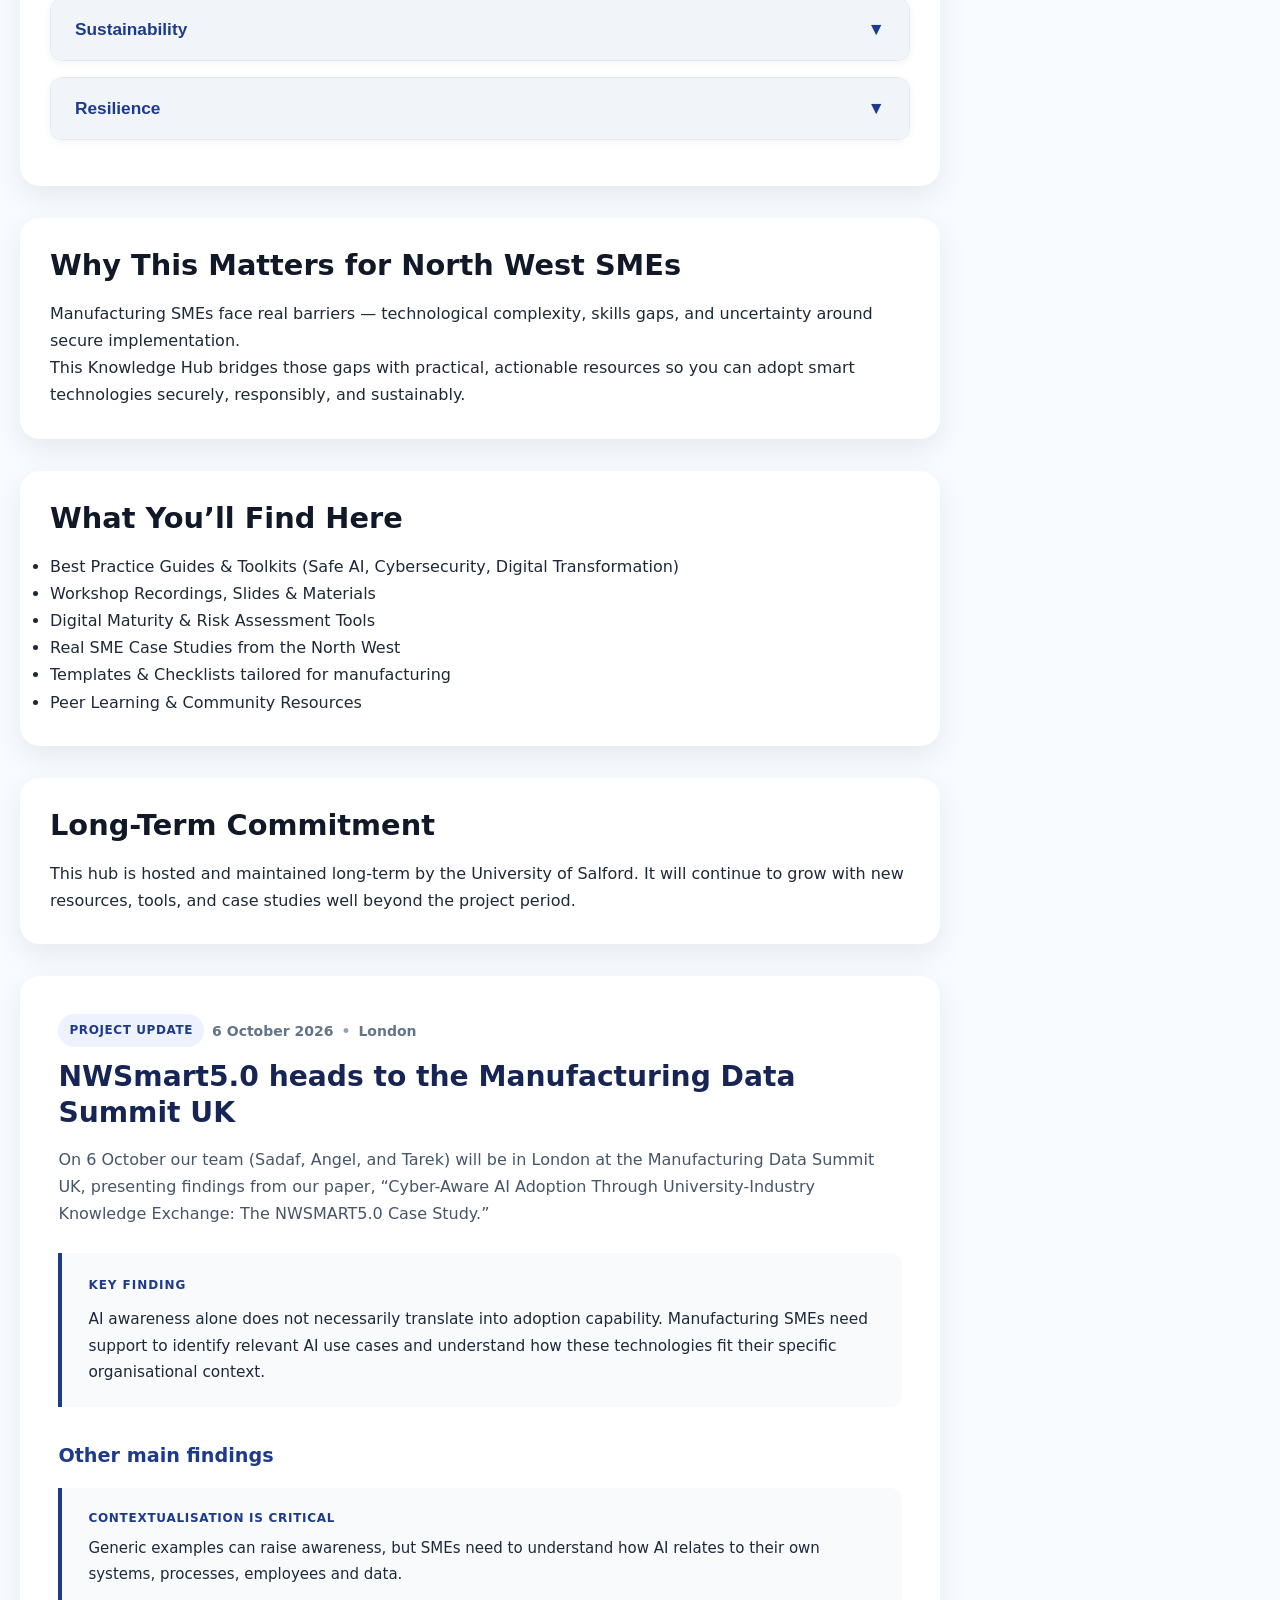
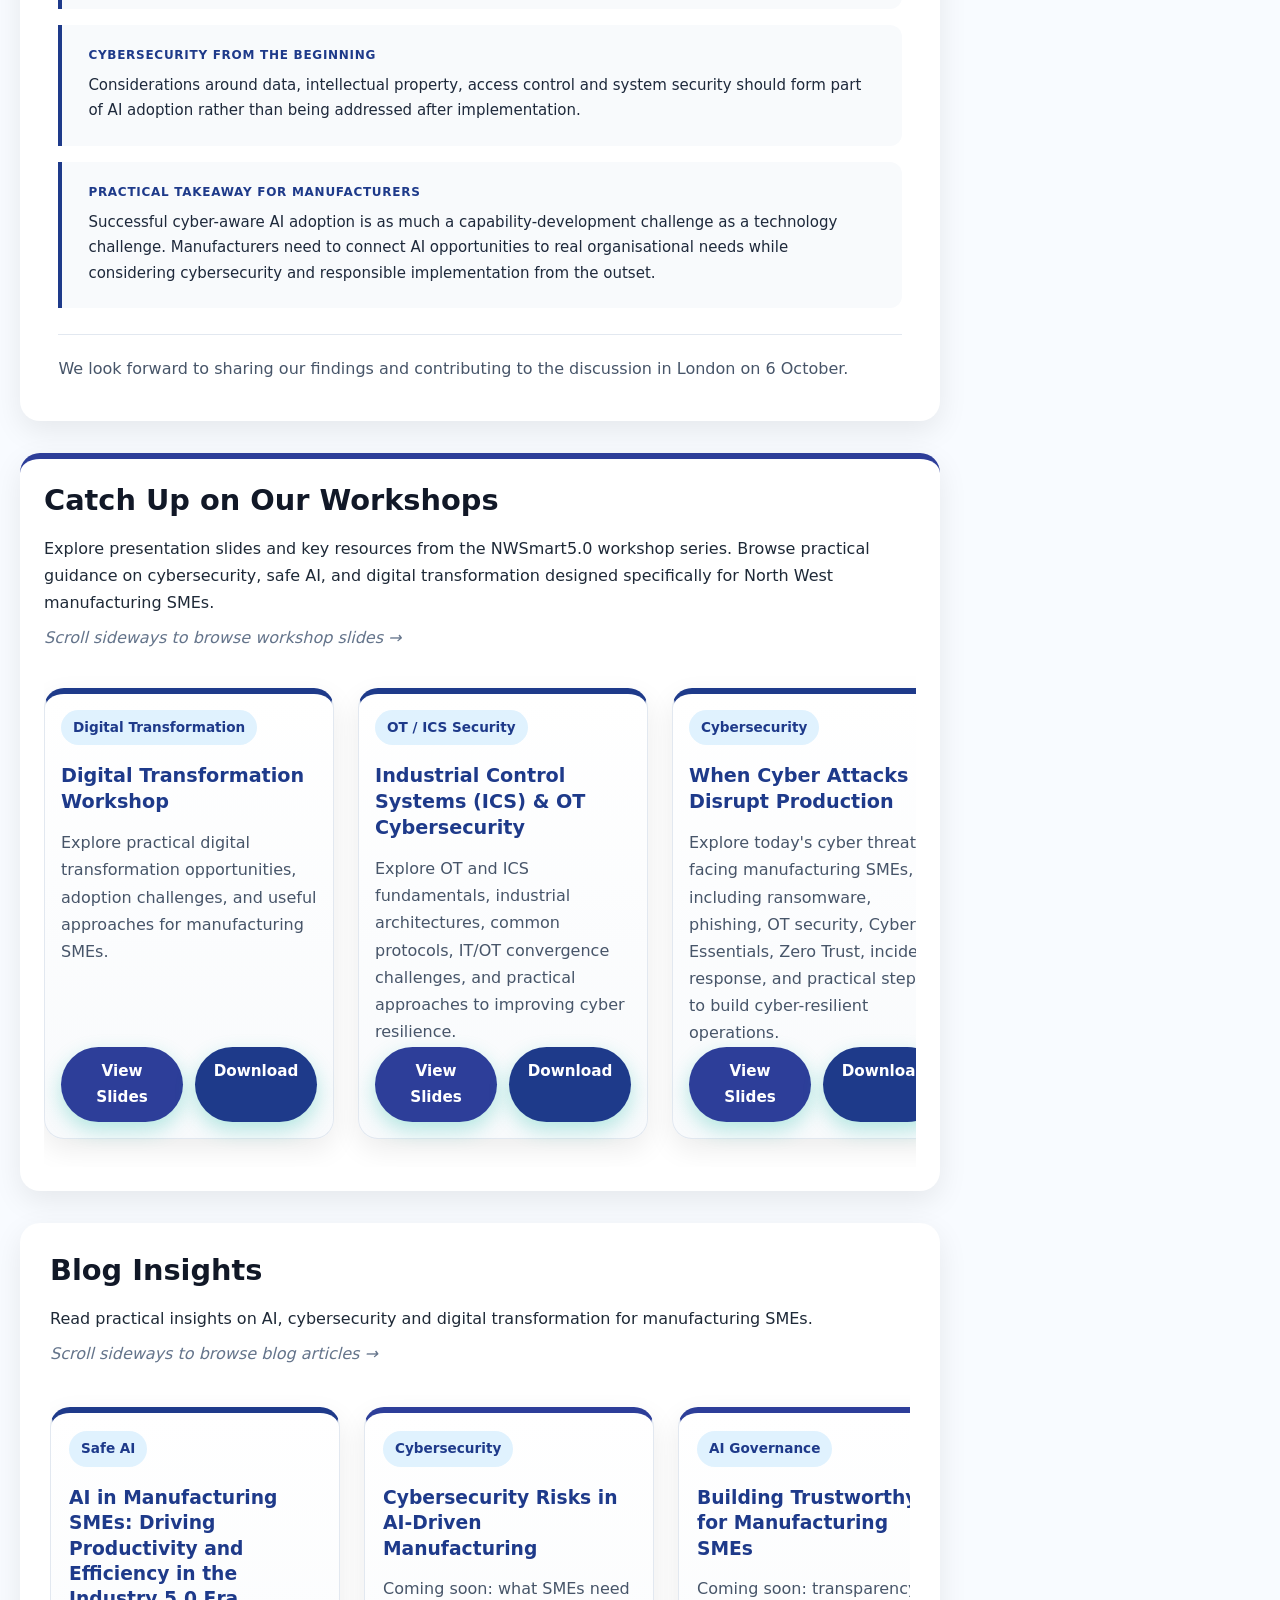
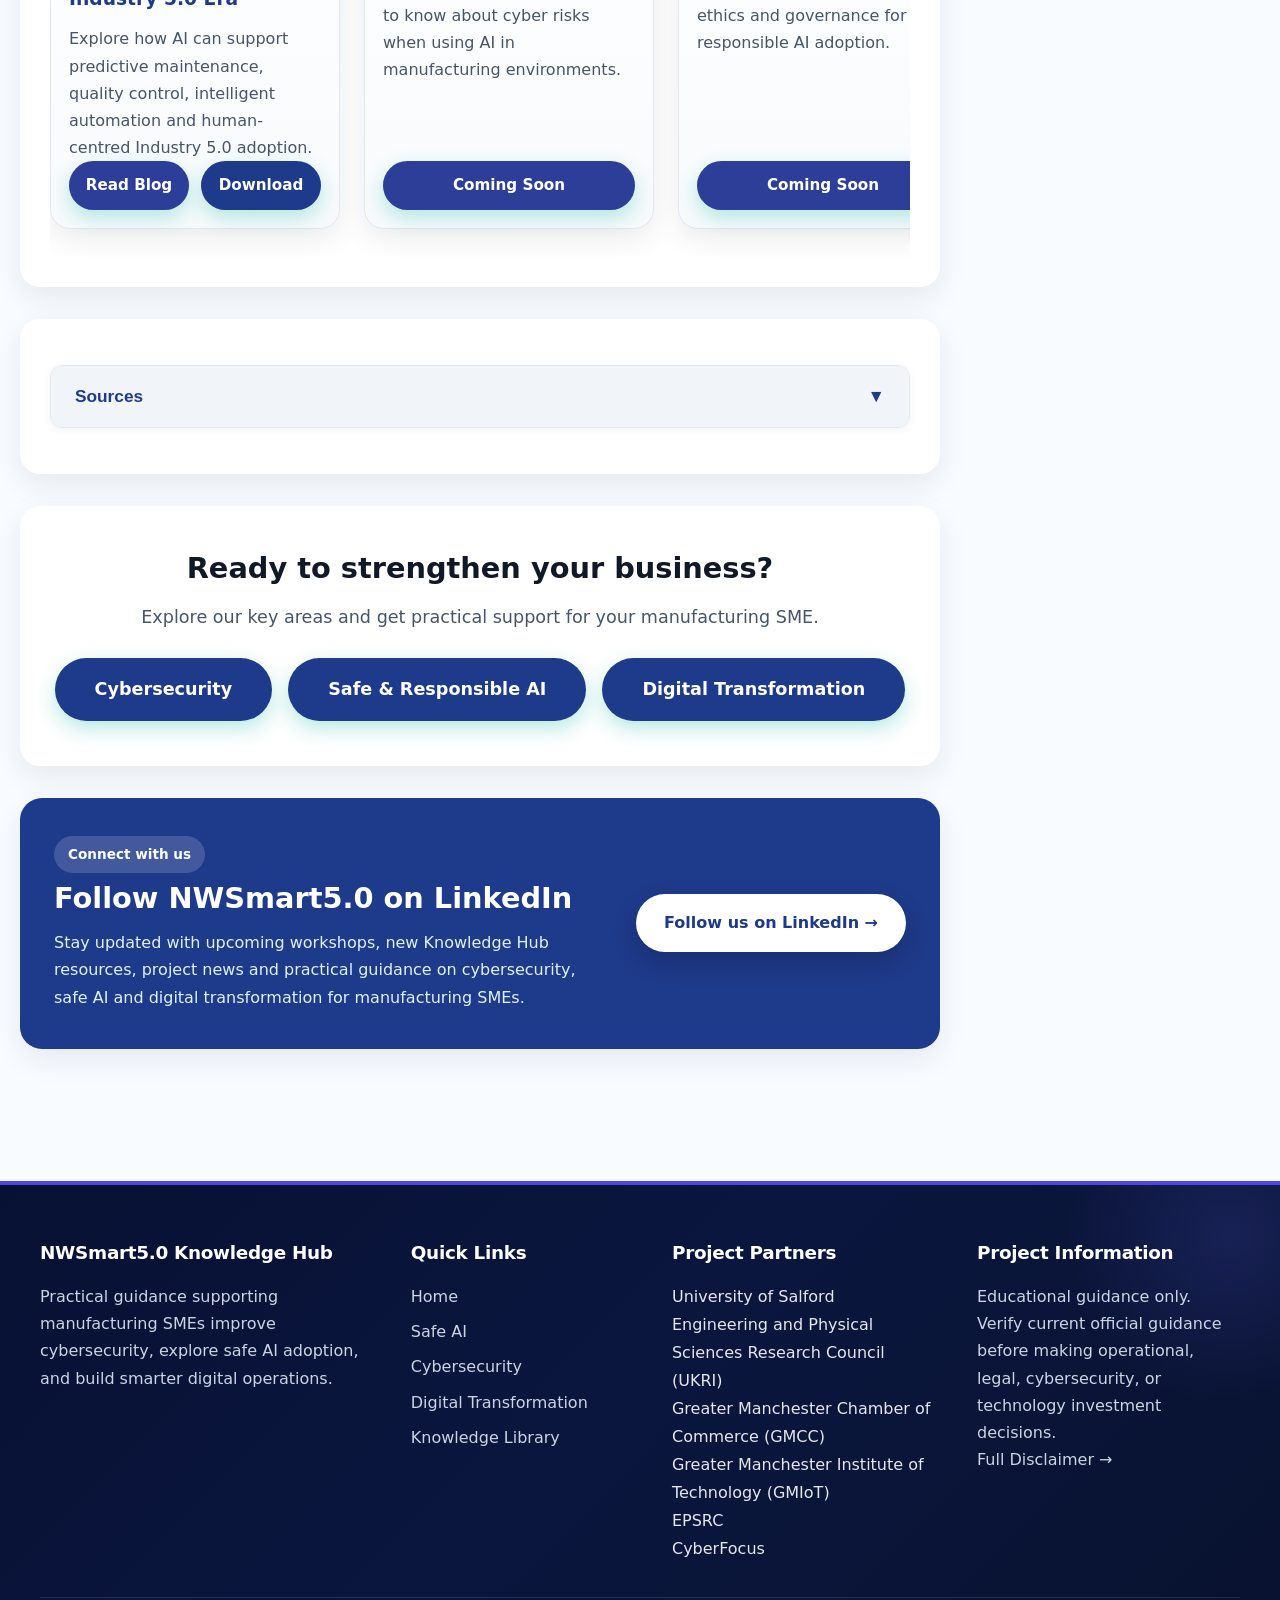
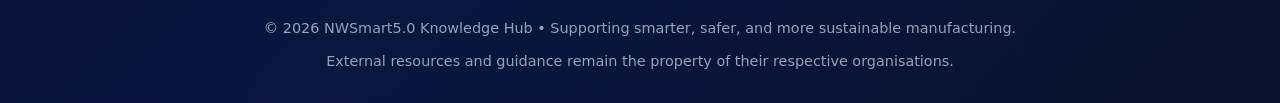
==== commit d9717ab4: "Update index.html" ====
--- a/index.html
+++ b/index.html
@@ -215,8 +215,8 @@
     <p class="summit-intro">
         On 6 October our team (Sadaf, Angel, and Tarek) will be in London at the
         Manufacturing Data Summit UK, presenting findings from our paper,
-        <strong>“Cyber-Aware AI Adoption Through University-Industry Knowledge
-        Exchange: The NWSMART5.0 Case Study.”</strong>
+        “Cyber-Aware AI Adoption Through University-Industry Knowledge
+        Exchange: The NWSMART5.0 Case Study.”
     </p>
 
     <div class="summit-highlight">
--- a/style.css
+++ b/style.css
@@ -6734,3 +6734,359 @@
 
 
 
+
+
+
+
+
+
+
+
+
+/* ==================================================
+   MANUFACTURING DATA SUMMIT - FEATURED UPDATE
+   ================================================== */
+
+.summit-feature {
+    padding: clamp(22px, 3vw, 42px);
+}
+
+
+/* ==================================================
+   EVENT META
+   ================================================== */
+
+.summit-meta {
+    display: flex;
+    align-items: center;
+    flex-wrap: wrap;
+    gap: 8px;
+
+    margin-bottom: 12px;
+
+    color: #64748b;
+    font-size: 14px;
+    font-weight: 600;
+}
+
+.summit-badge {
+    display: inline-block;
+
+    padding: 6px 11px;
+
+    background: #eef2ff;
+    border-radius: 999px;
+
+    color: #1e3a8a;
+
+    font-size: 12px;
+    font-weight: 700;
+    letter-spacing: 0.05em;
+}
+
+.summit-dot {
+    color: #94a3b8;
+}
+
+
+/* ==================================================
+   MAIN TITLE
+   ================================================== */
+
+.summit-feature > h2 {
+    margin: 10px 0 16px;
+
+    color: #172554;
+
+    font-size: clamp(24px, 2.2vw, 32px);
+    line-height: 1.25;
+}
+
+
+/* ==================================================
+   INTRODUCTION
+   ================================================== */
+
+.summit-intro {
+    max-width: 1050px;
+
+    margin: 0 0 26px;
+
+    color: #475569;
+
+    font-size: clamp(15px, 1.15vw, 16.5px);
+    line-height: 1.75;
+}
+
+
+/* ==================================================
+   KEY FINDING
+   ================================================== */
+
+.summit-highlight {
+    width: 100%;
+    box-sizing: border-box;
+
+    margin: 24px 0;
+
+    padding: 22px 26px;
+
+    background: #f8fafc;
+
+    border-left: 4px solid #1e3a8a;
+    border-radius: 0 12px 12px 0;
+}
+
+.summit-highlight-label {
+    display: block;
+
+    margin-bottom: 10px;
+
+    color: #1e3a8a;
+
+    font-size: 12px;
+    font-weight: 800;
+
+    letter-spacing: 0.08em;
+    text-transform: uppercase;
+}
+
+.summit-highlight p {
+    margin: 0;
+
+    color: #1e293b;
+
+    font-size: clamp(15px, 1.2vw, 17px);
+    line-height: 1.7;
+}
+
+
+/* ==================================================
+   OTHER FINDINGS
+   ================================================== */
+
+.summit-findings-title {
+    margin: 32px 0 16px;
+
+    color: #172554;
+
+    font-size: clamp(19px, 1.5vw, 22px);
+    font-weight: 700;
+}
+
+
+/* Container */
+
+.summit-findings {
+    display: flex;
+    flex-direction: column;
+
+    gap: 16px;
+
+    width: 100%;
+}
+
+
+/* Each finding now matches the Key Finding design */
+
+.summit-finding {
+    display: block;
+
+    width: 100%;
+    box-sizing: border-box;
+
+    padding: 22px 26px;
+
+    background: #f8fafc;
+
+    border: none;
+    border-left: 4px solid #1e3a8a;
+
+    border-radius: 0 12px 12px 0;
+
+    box-shadow: none;
+}
+
+
+/* Hide 01 / 02 / 03 */
+
+.summit-number {
+    display: none;
+}
+
+
+/* Finding title */
+
+.summit-finding h4 {
+    margin: 0 0 9px;
+
+    color: #1e3a8a;
+
+    font-size: 12px;
+    font-weight: 800;
+
+    line-height: 1.4;
+
+    letter-spacing: 0.06em;
+    text-transform: uppercase;
+}
+
+
+/* Finding text */
+
+.summit-finding p {
+    margin: 0;
+
+    color: #1e293b;
+
+    font-size: clamp(15px, 1.15vw, 16.5px);
+    line-height: 1.7;
+}
+
+
+/* ==================================================
+   CLOSING MESSAGE
+   ================================================== */
+
+.summit-closing {
+    margin: 26px 0 0;
+
+    padding-top: 20px;
+
+    border-top: 1px solid #e2e8f0;
+
+    color: #475569;
+
+    font-size: 15px;
+    line-height: 1.7;
+}
+
+
+/* ==================================================
+   TABLET
+   ================================================== */
+
+@media (max-width: 900px) {
+
+    .summit-feature {
+        padding: 28px 24px;
+    }
+
+    .summit-highlight,
+    .summit-finding {
+        padding: 20px 22px;
+    }
+
+}
+
+
+/* ==================================================
+   MOBILE
+   ================================================== */
+
+@media (max-width: 600px) {
+
+    .summit-feature {
+        padding: 22px 17px;
+    }
+
+    .summit-meta {
+        gap: 6px;
+
+        margin-bottom: 10px;
+
+        font-size: 12.5px;
+    }
+
+    .summit-badge {
+        padding: 5px 9px;
+
+        font-size: 10.5px;
+    }
+
+    .summit-feature > h2 {
+        margin: 10px 0 14px;
+
+        font-size: 22px;
+        line-height: 1.3;
+    }
+
+    .summit-intro {
+        margin-bottom: 20px;
+
+        font-size: 15px;
+        line-height: 1.65;
+    }
+
+    .summit-highlight,
+    .summit-finding {
+        padding: 18px 17px;
+
+        border-left-width: 3px;
+
+        border-radius: 0 9px 9px 0;
+    }
+
+    .summit-highlight {
+        margin: 18px 0;
+    }
+
+    .summit-highlight-label,
+    .summit-finding h4 {
+        margin-bottom: 8px;
+
+        font-size: 11px;
+    }
+
+    .summit-highlight p,
+    .summit-finding p {
+        font-size: 14.5px;
+        line-height: 1.65;
+    }
+
+    .summit-findings-title {
+        margin: 25px 0 14px;
+
+        font-size: 19px;
+    }
+
+    .summit-findings {
+        gap: 12px;
+    }
+
+    .summit-closing {
+        margin-top: 22px;
+
+        padding-top: 17px;
+
+        font-size: 14px;
+    }
+
+}
+
+
+/* ==================================================
+   VERY SMALL PHONES
+   ================================================== */
+
+@media (max-width: 380px) {
+
+    .summit-feature {
+        padding: 18px 14px;
+    }
+
+    .summit-feature > h2 {
+        font-size: 20px;
+    }
+
+    .summit-highlight,
+    .summit-finding {
+        padding: 16px 14px;
+    }
+
+    .summit-highlight p,
+    .summit-finding p {
+        font-size: 14px;
+    }
+
+}
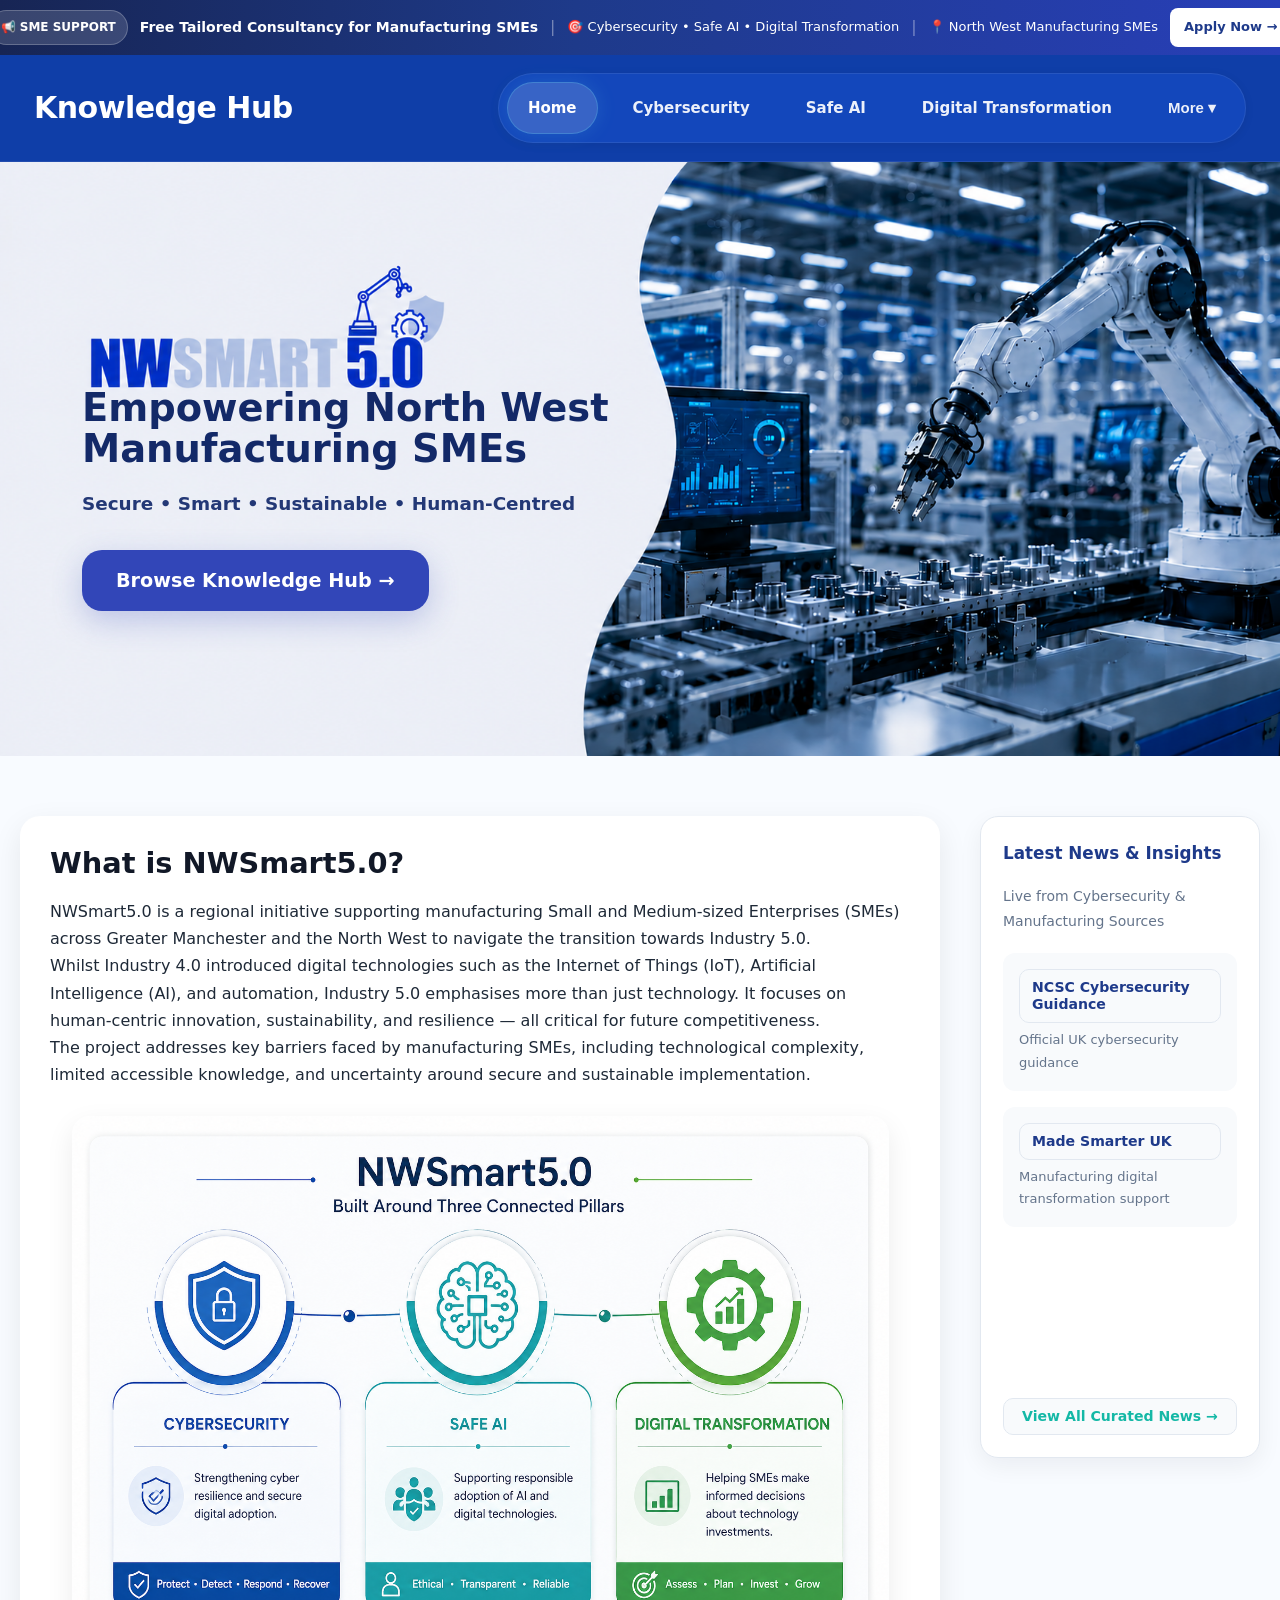
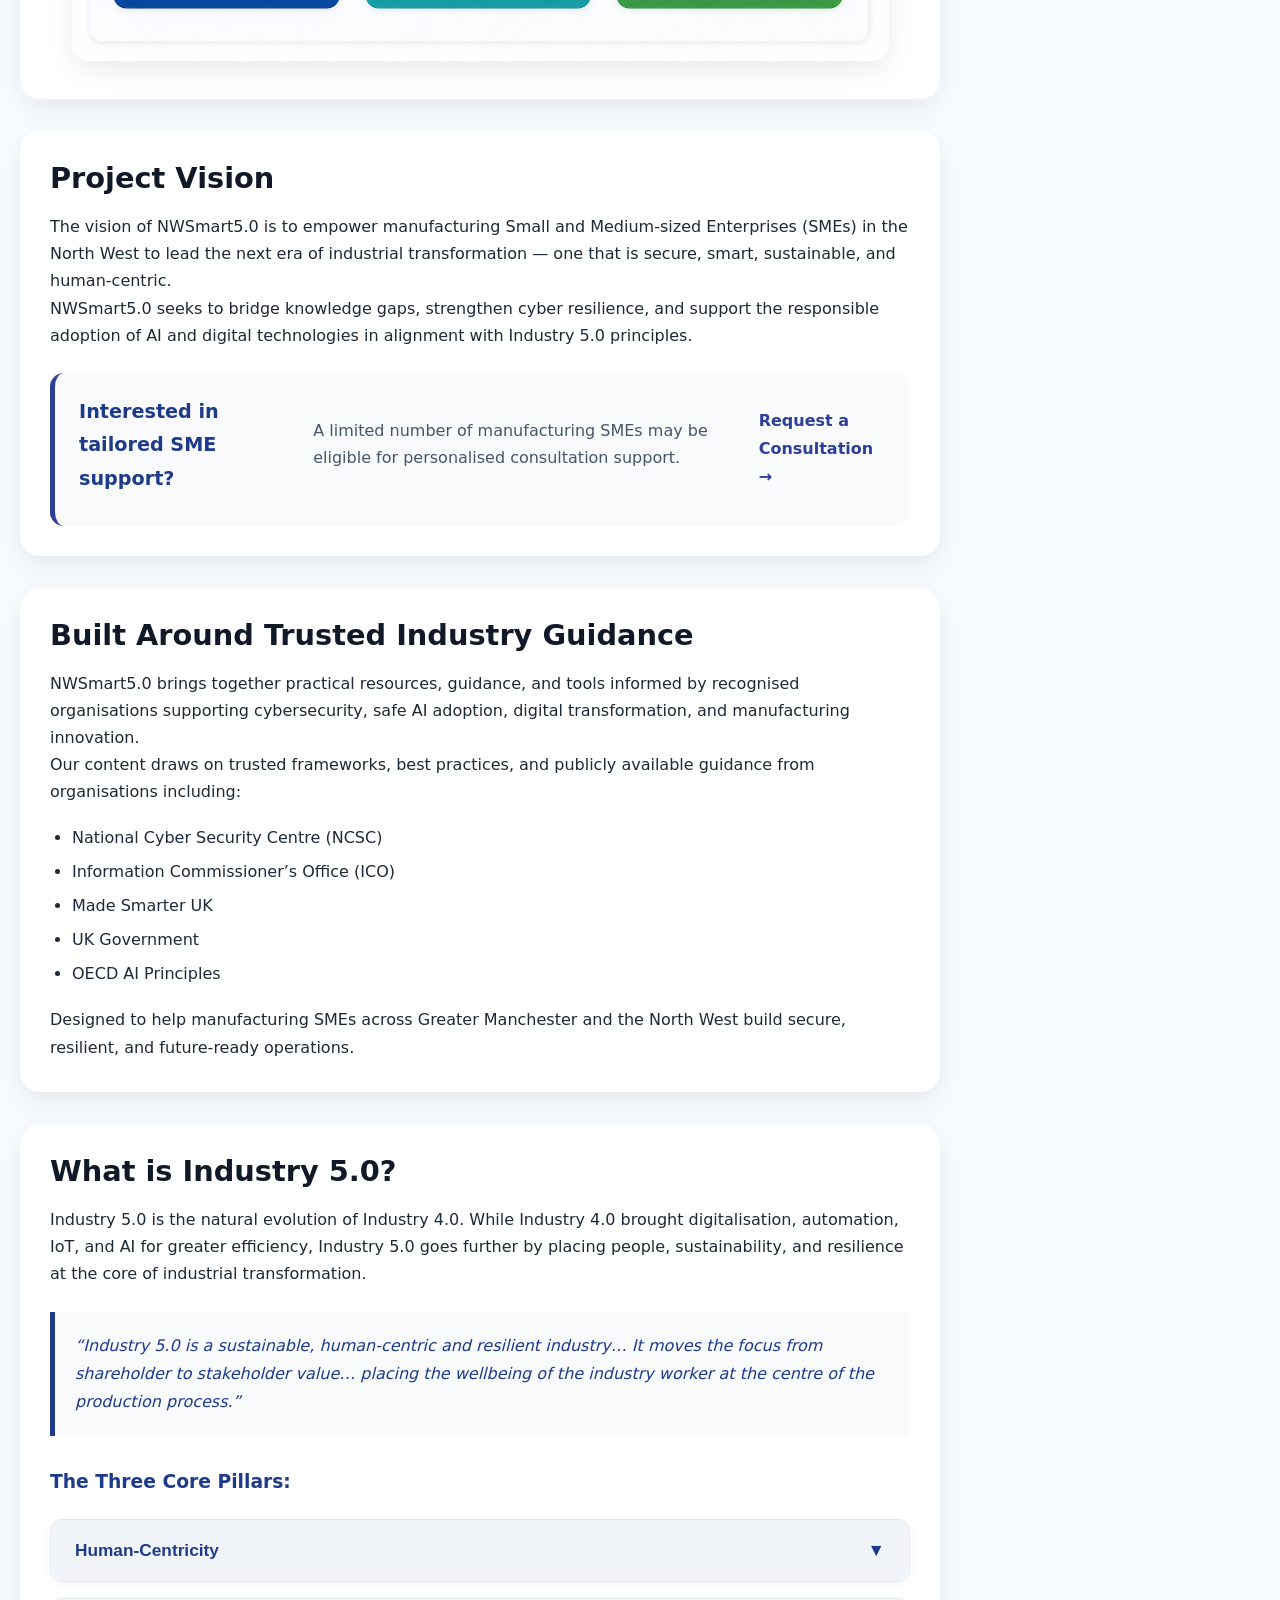
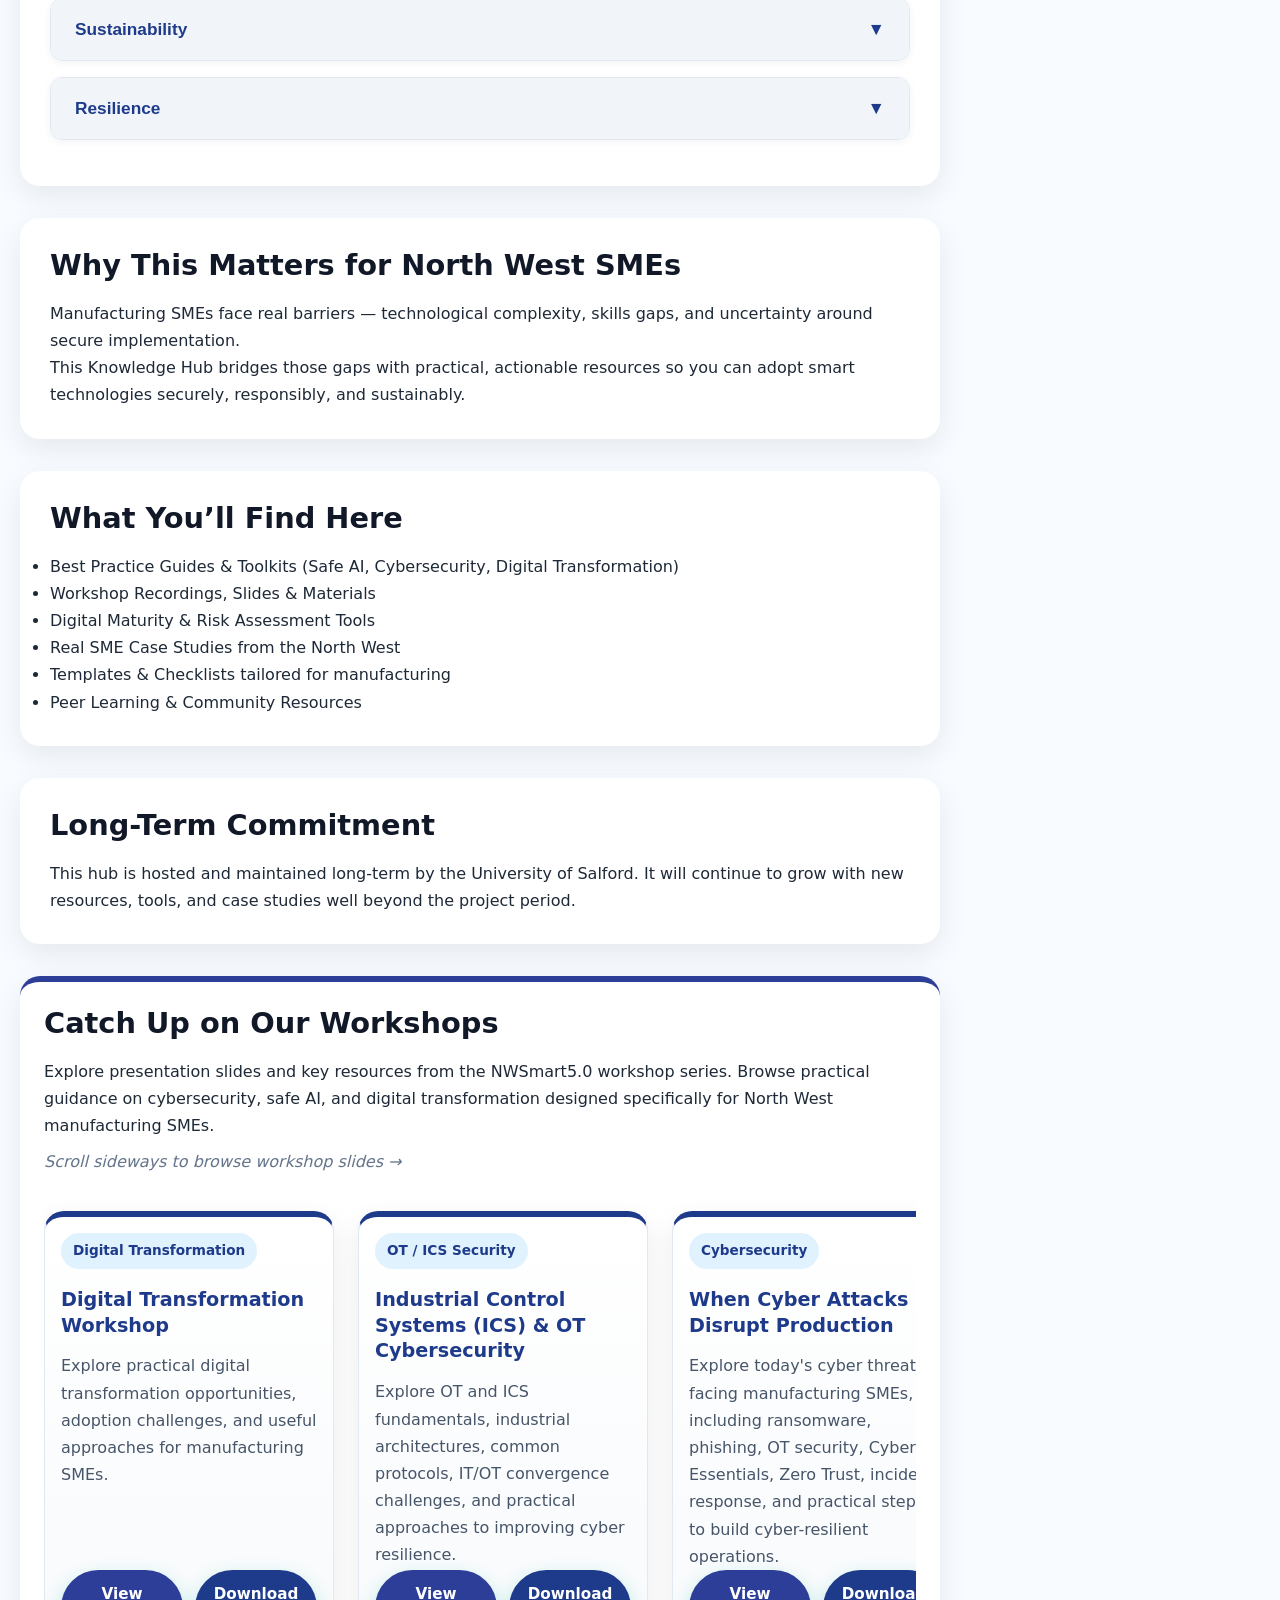
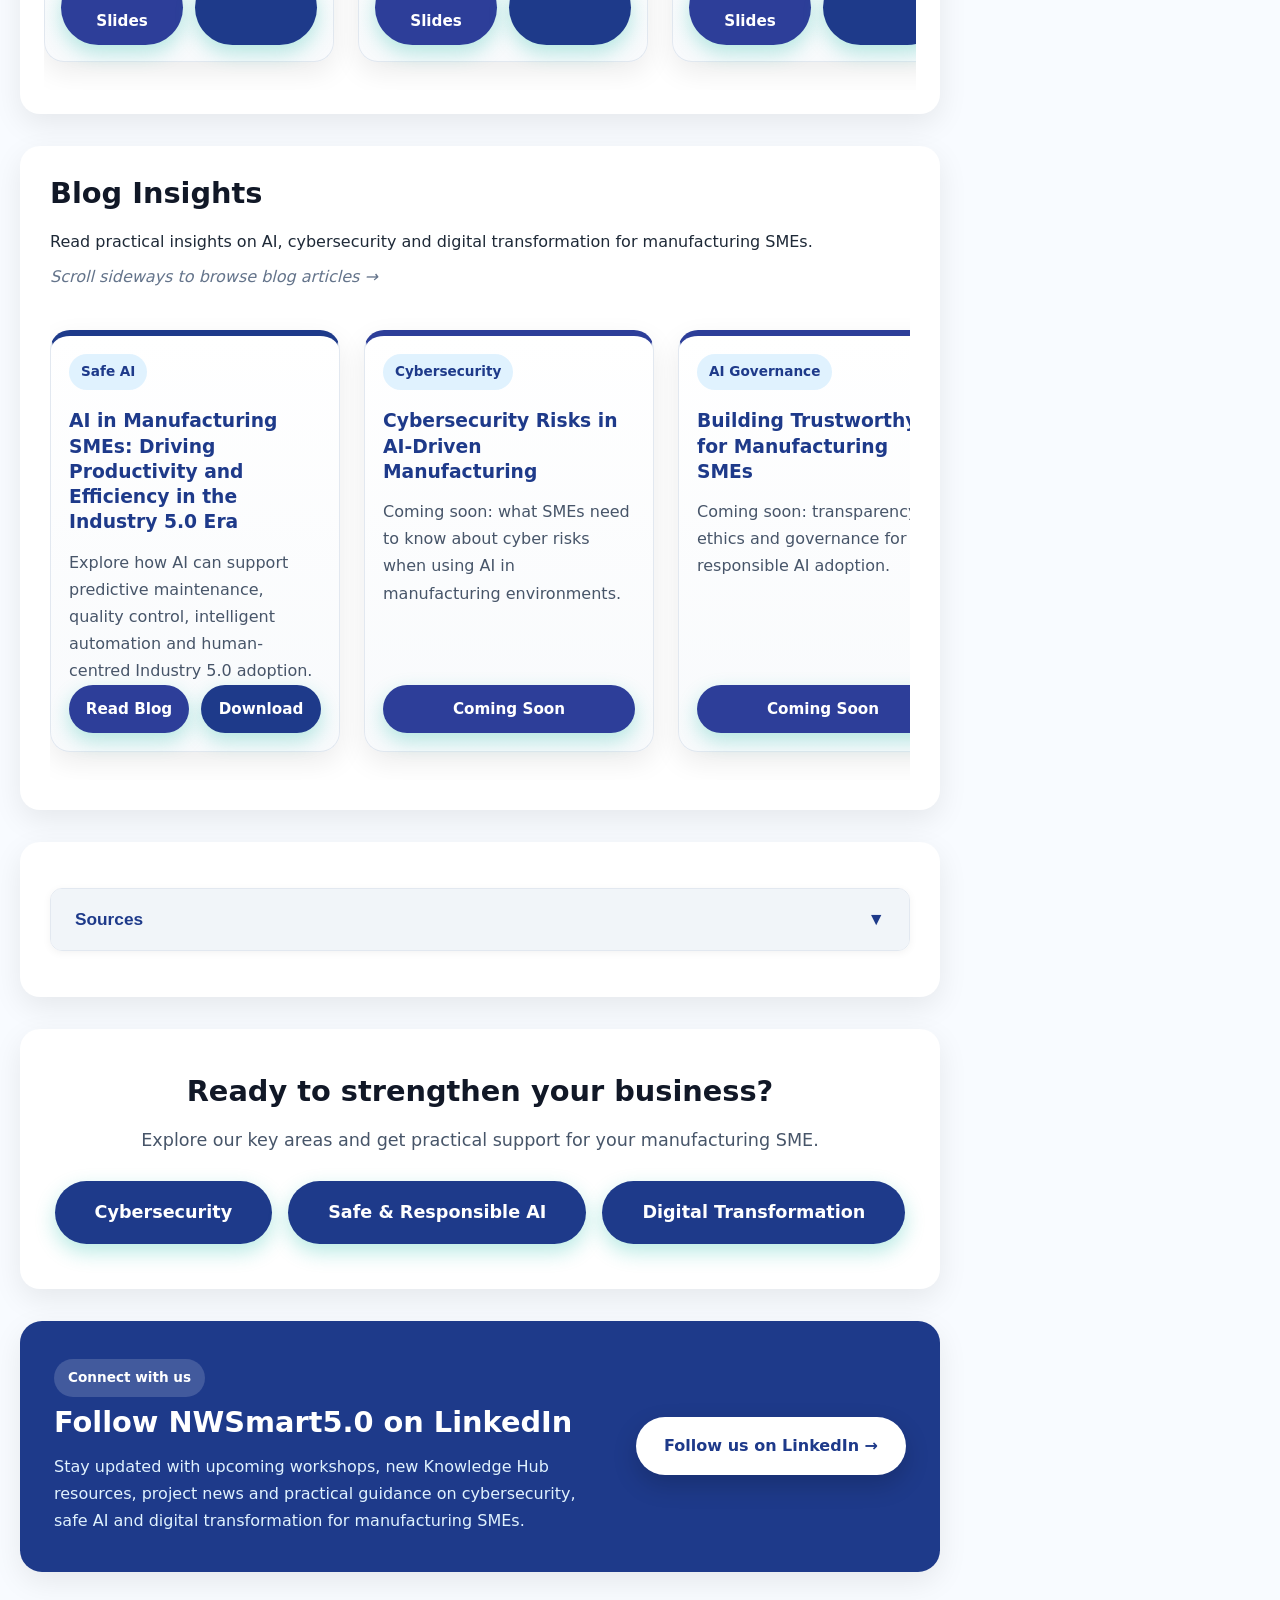
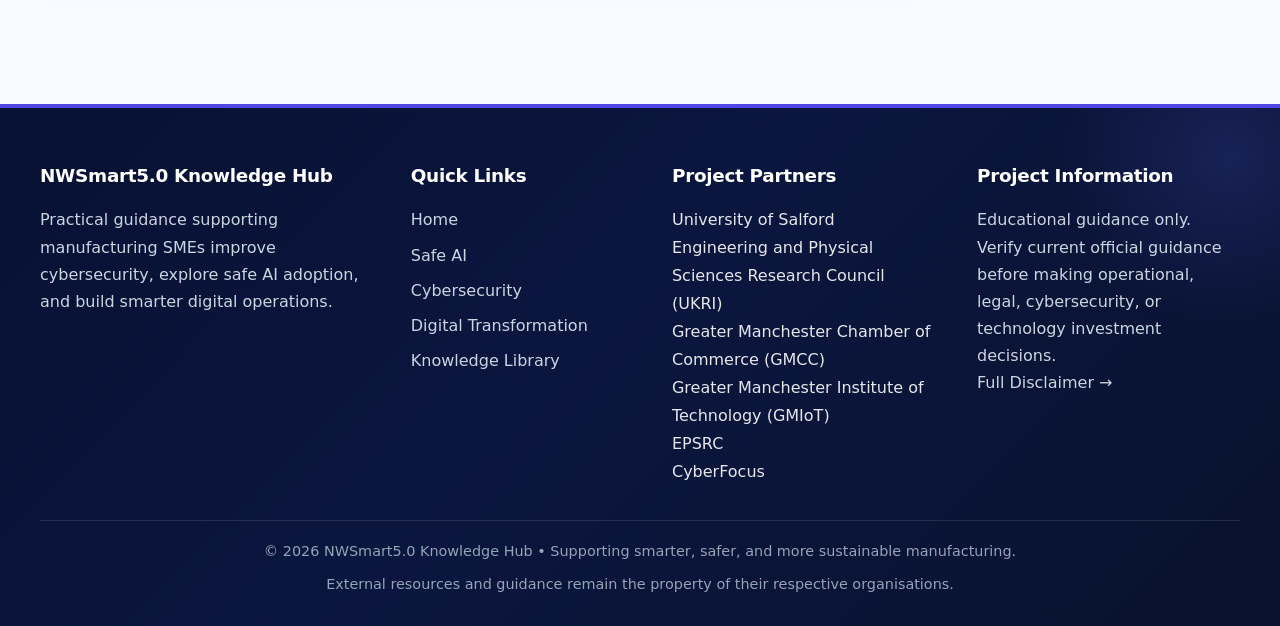
==== commit 24ee4767: "Update index.html" ====
--- a/index.html
+++ b/index.html
@@ -200,86 +200,6 @@
 
 
 
-<!-- Manufacturing Data Summit UK -->
-<div class="card summit-feature" id="manufacturing-data-summit">
-
-    <div class="summit-meta">
-        <span class="summit-badge">PROJECT UPDATE</span>
-        <span>6 October 2026</span>
-        <span class="summit-dot">•</span>
-        <span>London</span>
-    </div>
-
-    <h2>NWSmart5.0 heads to the Manufacturing Data Summit UK</h2>
-
-    <p class="summit-intro">
-        On 6 October our team (Sadaf, Angel, and Tarek) will be in London at the
-        Manufacturing Data Summit UK, presenting findings from our paper,
-        “Cyber-Aware AI Adoption Through University-Industry Knowledge
-        Exchange: The NWSMART5.0 Case Study.”
-    </p>
-
-    <div class="summit-highlight">
-        <span class="summit-highlight-label">KEY FINDING</span>
-        <p>
-            AI awareness alone does not necessarily translate into adoption
-            capability. Manufacturing SMEs need support to identify relevant
-            AI use cases and understand how these technologies fit their
-            specific organisational context.
-        </p>
-    </div>
-
-    <h3 class="summit-findings-title">Other main findings</h3>
-
-    <div class="summit-findings">
-
-        <div class="summit-finding">
-            <span class="summit-number">01</span>
-            <div>
-                <h4>Contextualisation is critical</h4>
-                <p>
-                    Generic examples can raise awareness, but SMEs need to
-                    understand how AI relates to their own systems, processes,
-                    employees and data.
-                </p>
-            </div>
-        </div>
-
-        <div class="summit-finding">
-            <span class="summit-number">02</span>
-            <div>
-                <h4>Cybersecurity from the beginning</h4>
-                <p>
-                    Considerations around data, intellectual property, access
-                    control and system security should form part of AI adoption
-                    rather than being addressed after implementation.
-                </p>
-            </div>
-        </div>
-
-        <div class="summit-finding">
-            <span class="summit-number">03</span>
-            <div>
-                <h4>Practical takeaway for manufacturers</h4>
-                <p>
-                    Successful cyber-aware AI adoption is as much a
-                    capability-development challenge as a technology challenge.
-                    Manufacturers need to connect AI opportunities to real
-                    organisational needs while considering cybersecurity and
-                    responsible implementation from the outset.
-                </p>
-            </div>
-        </div>
-
-    </div>
-
-    <p class="summit-closing">
-        We look forward to sharing our findings and contributing to the
-        discussion in London on 6 October.
-    </p>
-
-</div>
-
             
 
 
@@ -307,7 +227,7 @@
                 <a href="workshopSlides/digital_transformation.pdf" target="_blank" class="button-primary">
                     View Slides
                 </a>
-                <a href="workshopSlides/digital-transformation-workshop.pdf" download class="button-primary blog-download-btn">
+                <a href="workshopSlides/digital_transformation.pdf" download class="button-primary blog-download-btn">
                     Download
                 </a>
             </div>
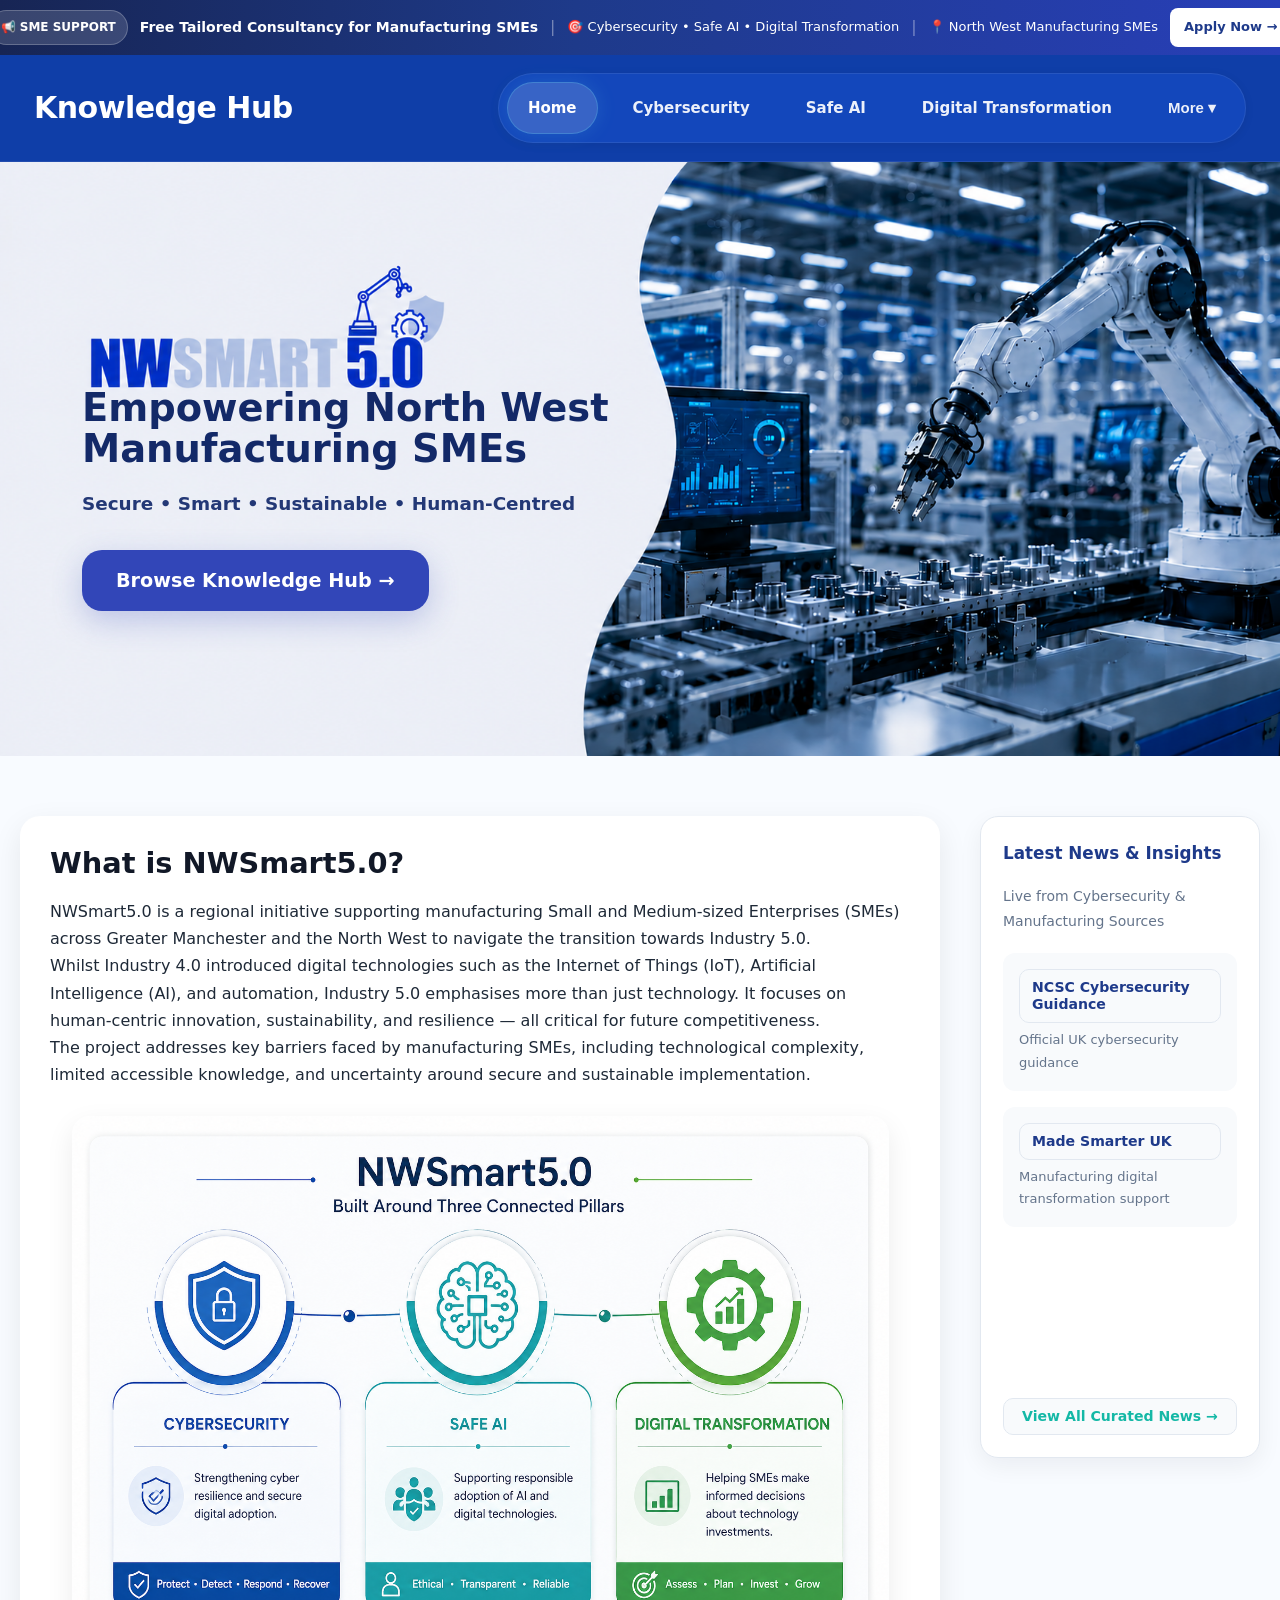
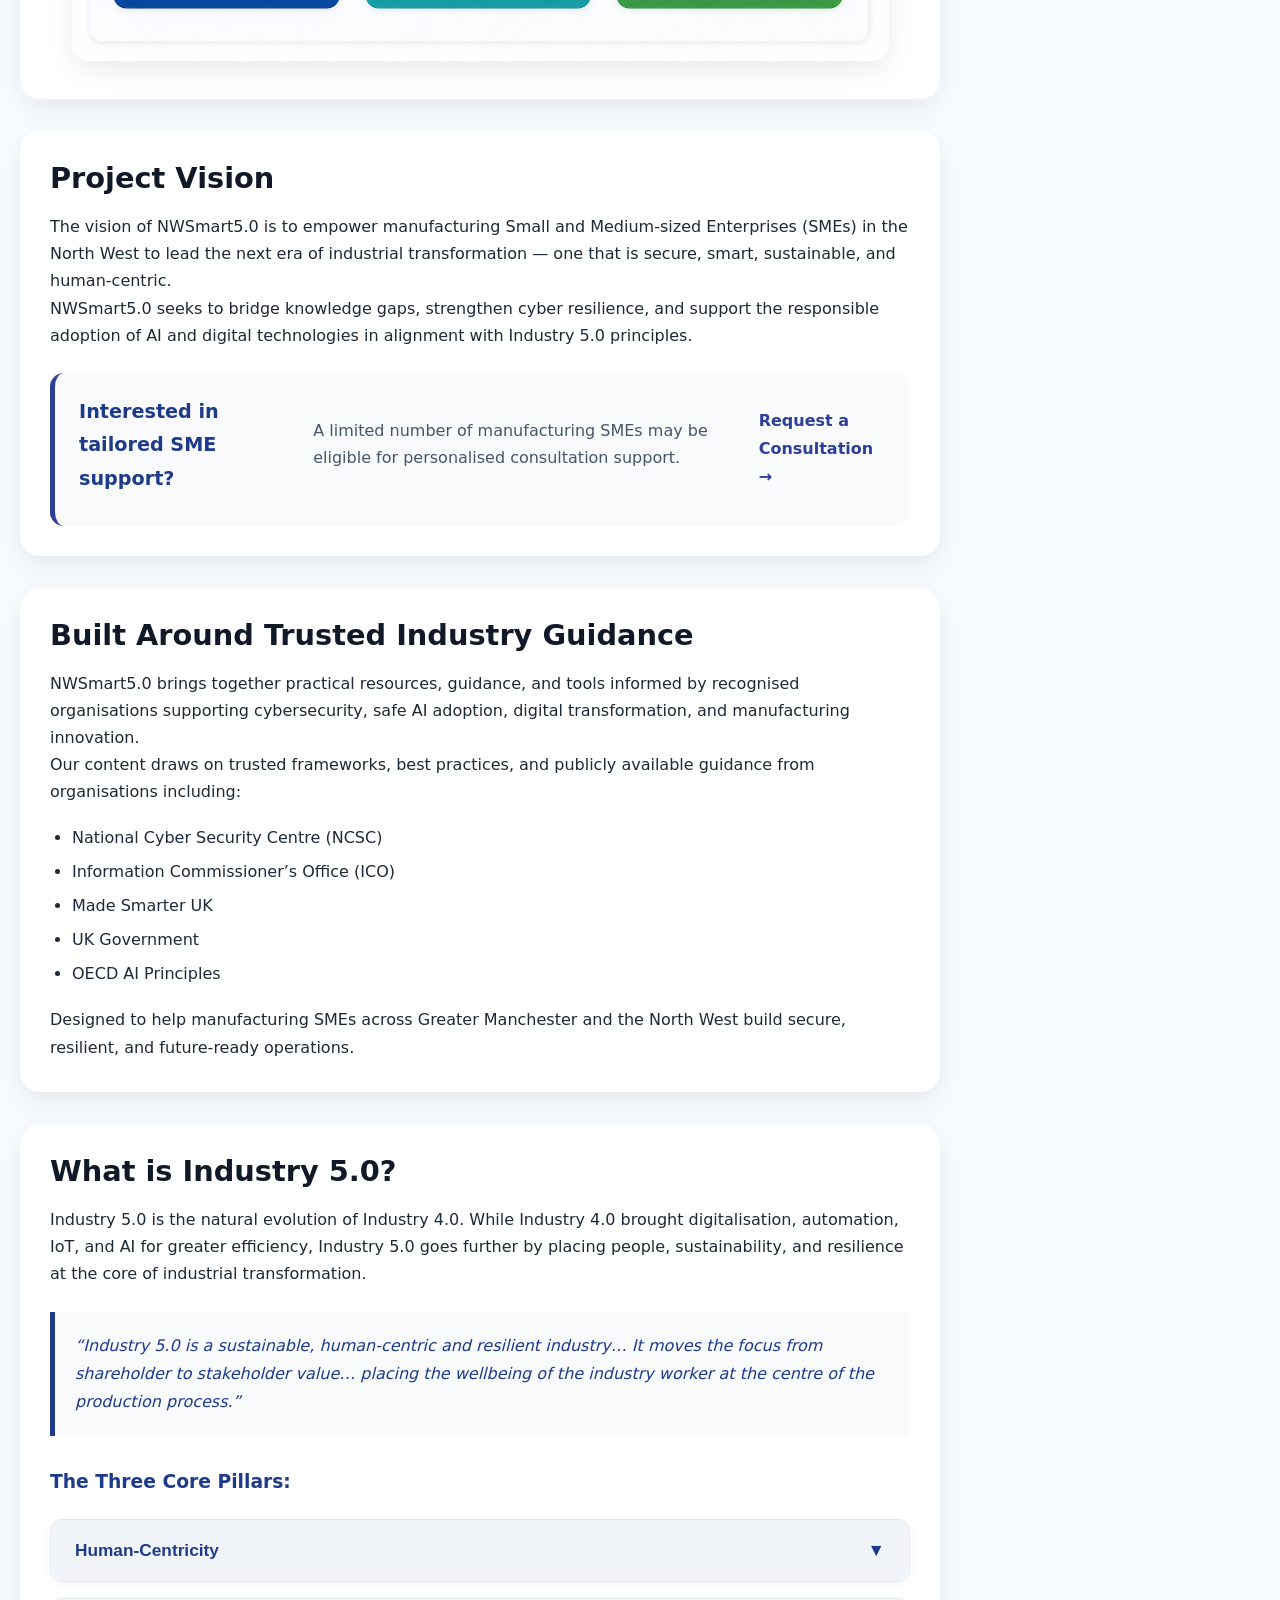
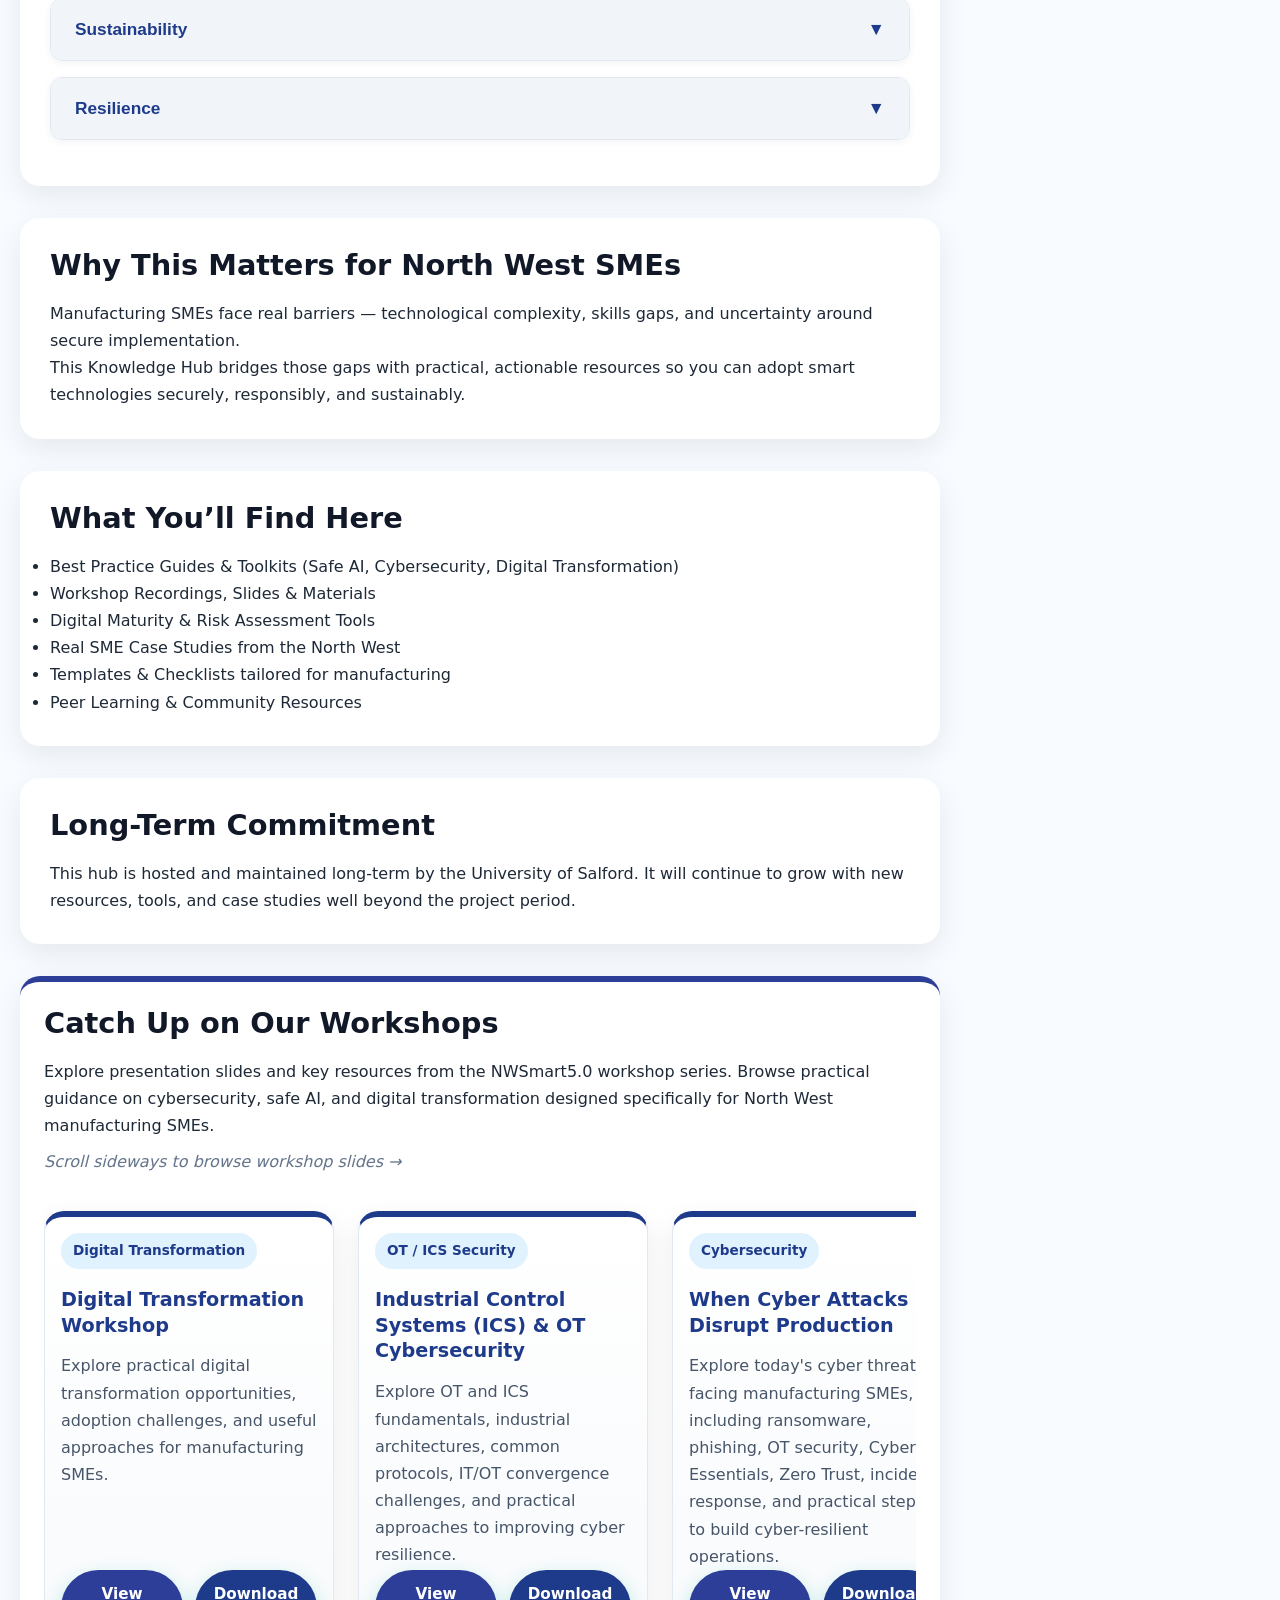
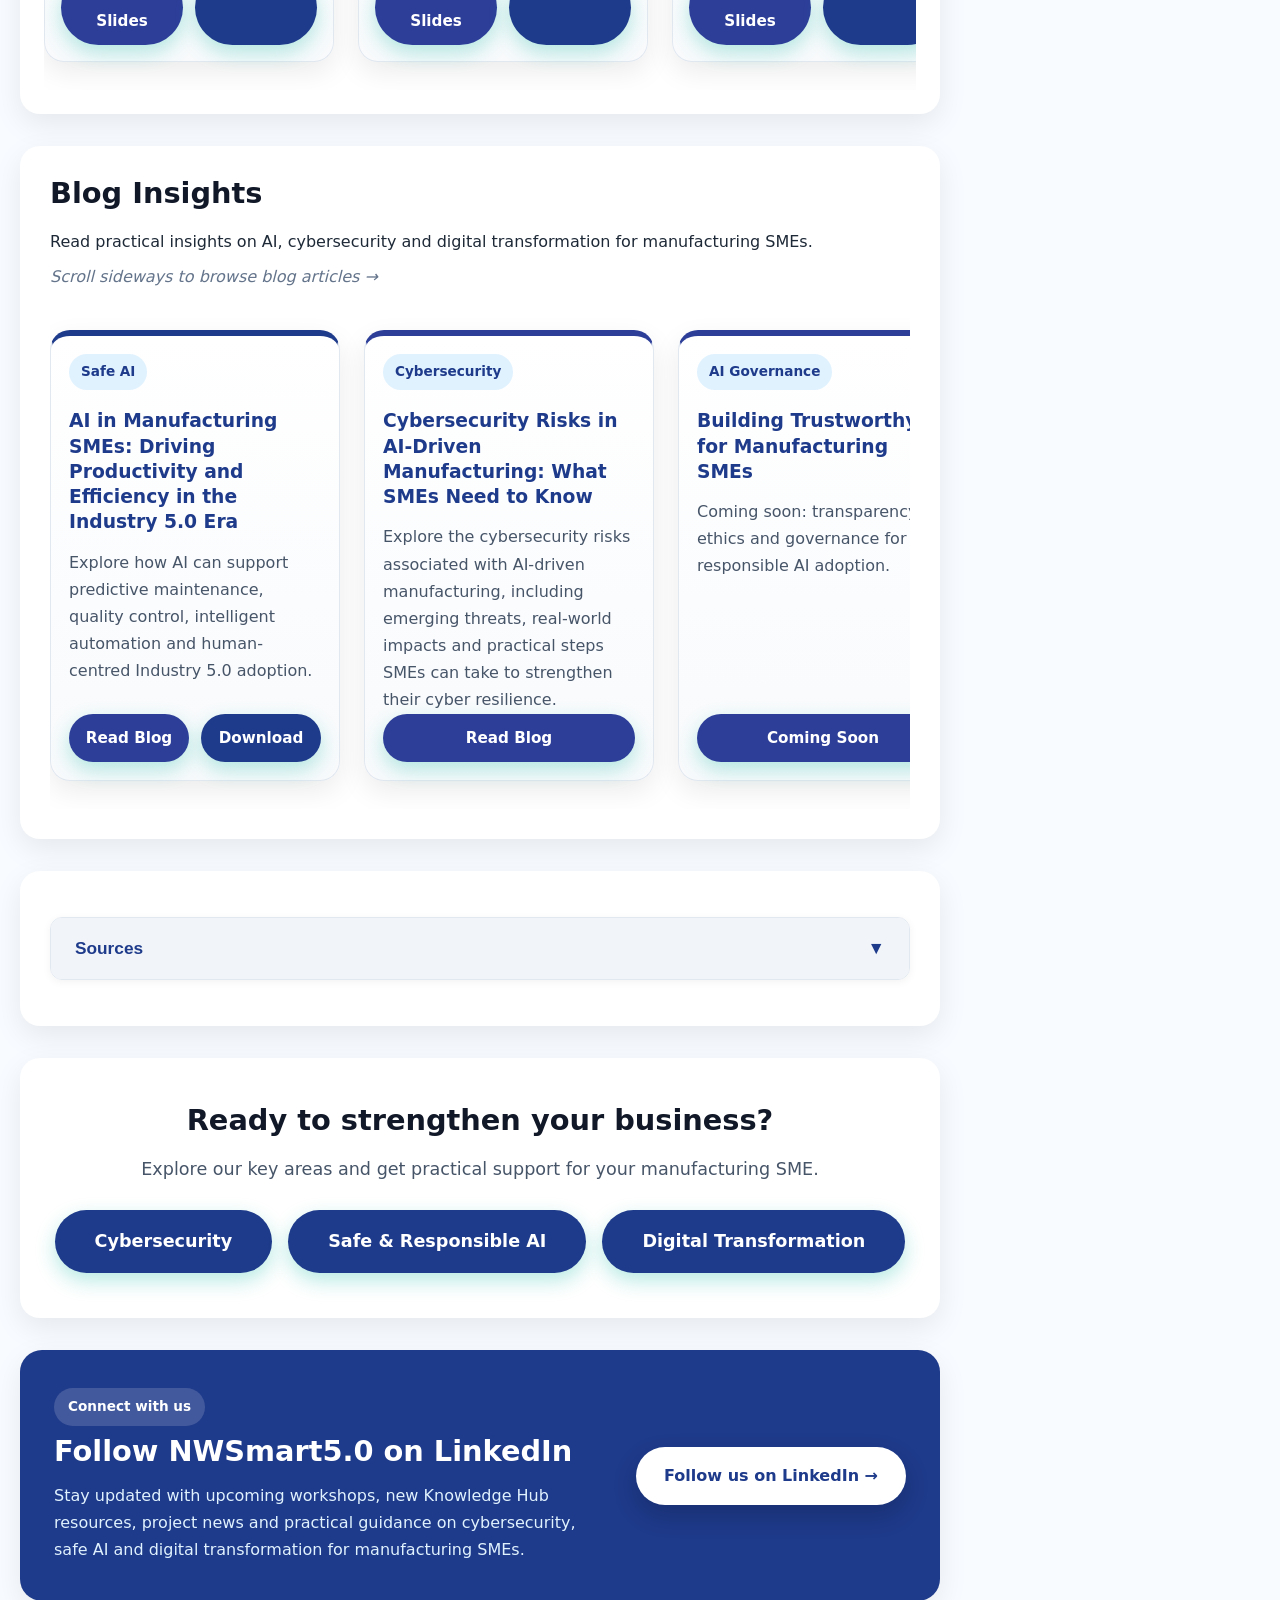
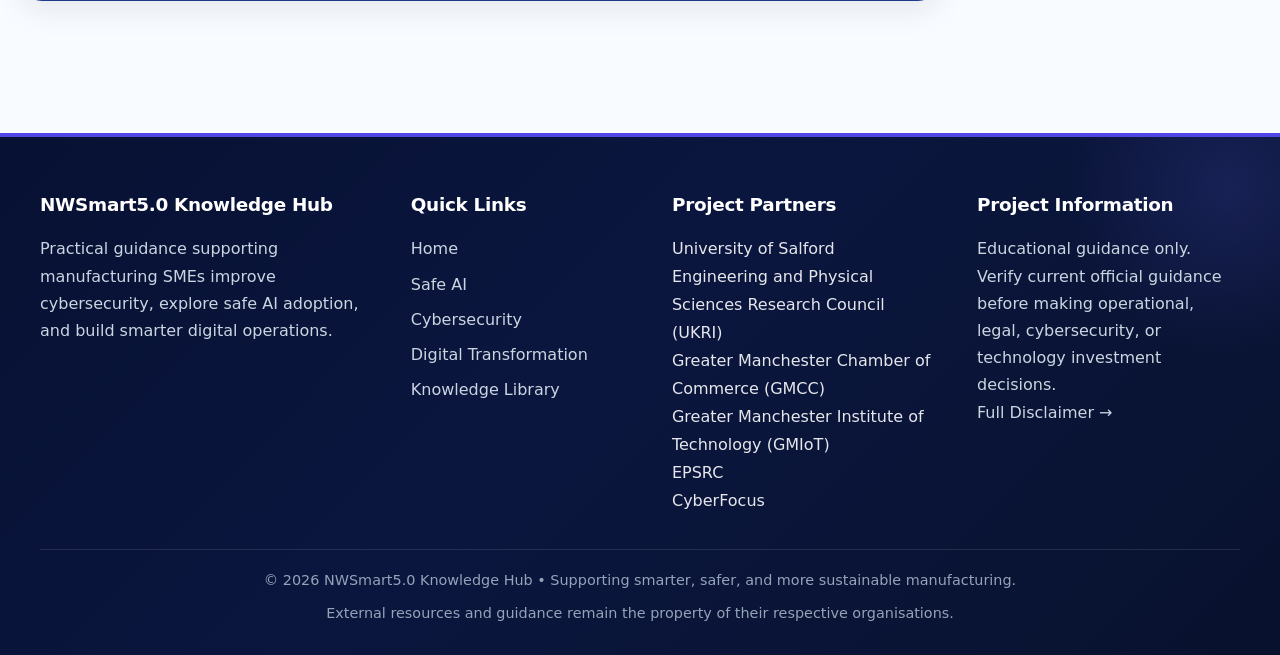
==== commit 9eac03a7: "Update index.html" ====
--- a/index.html
+++ b/index.html
@@ -336,16 +336,22 @@
 </div>
         </div>
 
-        <div class="blog-card">
-            <span class="blog-tag">Cybersecurity</span>
-            <h3>Cybersecurity Risks in AI-Driven Manufacturing</h3>
-            <p>
-                Coming soon: what SMEs need to know about cyber risks when using AI in manufacturing environments.
-            </p>
-            <div class="blog-actions">
-                <a href="#" class="button-primary" onclick="return false;">Coming Soon</a>
-            </div>
-        </div>
+<div class="blog-card">
+    <span class="blog-tag">Cybersecurity</span>
+
+    <h3>Cybersecurity Risks in AI-Driven Manufacturing: What SMEs Need to Know</h3>
+
+    <p>
+        Explore the cybersecurity risks associated with AI-driven manufacturing, including emerging threats, real-world impacts and practical steps SMEs can take to strengthen their cyber resilience.
+    </p>
+
+    <div class="blog-actions">
+        <a href="blog-cybersecurity-ai-manufacturing.html"
+           class="button-primary">
+            Read Blog
+        </a>
+    </div>
+</div>
 
         <div class="blog-card">
             <span class="blog-tag">AI Governance</span>
--- a/style.css
+++ b/style.css
@@ -6740,353 +6740,3 @@
 
 
 
-
-
-
-/* ==================================================
-   MANUFACTURING DATA SUMMIT - FEATURED UPDATE
-   ================================================== */
-
-.summit-feature {
-    padding: clamp(22px, 3vw, 42px);
-}
-
-
-/* ==================================================
-   EVENT META
-   ================================================== */
-
-.summit-meta {
-    display: flex;
-    align-items: center;
-    flex-wrap: wrap;
-    gap: 8px;
-
-    margin-bottom: 12px;
-
-    color: #64748b;
-    font-size: 14px;
-    font-weight: 600;
-}
-
-.summit-badge {
-    display: inline-block;
-
-    padding: 6px 11px;
-
-    background: #eef2ff;
-    border-radius: 999px;
-
-    color: #1e3a8a;
-
-    font-size: 12px;
-    font-weight: 700;
-    letter-spacing: 0.05em;
-}
-
-.summit-dot {
-    color: #94a3b8;
-}
-
-
-/* ==================================================
-   MAIN TITLE
-   ================================================== */
-
-.summit-feature > h2 {
-    margin: 10px 0 16px;
-
-    color: #172554;
-
-    font-size: clamp(24px, 2.2vw, 32px);
-    line-height: 1.25;
-}
-
-
-/* ==================================================
-   INTRODUCTION
-   ================================================== */
-
-.summit-intro {
-    max-width: 1050px;
-
-    margin: 0 0 26px;
-
-    color: #475569;
-
-    font-size: clamp(15px, 1.15vw, 16.5px);
-    line-height: 1.75;
-}
-
-
-/* ==================================================
-   KEY FINDING
-   ================================================== */
-
-.summit-highlight {
-    width: 100%;
-    box-sizing: border-box;
-
-    margin: 24px 0;
-
-    padding: 22px 26px;
-
-    background: #f8fafc;
-
-    border-left: 4px solid #1e3a8a;
-    border-radius: 0 12px 12px 0;
-}
-
-.summit-highlight-label {
-    display: block;
-
-    margin-bottom: 10px;
-
-    color: #1e3a8a;
-
-    font-size: 12px;
-    font-weight: 800;
-
-    letter-spacing: 0.08em;
-    text-transform: uppercase;
-}
-
-.summit-highlight p {
-    margin: 0;
-
-    color: #1e293b;
-
-    font-size: clamp(15px, 1.2vw, 17px);
-    line-height: 1.7;
-}
-
-
-/* ==================================================
-   OTHER FINDINGS
-   ================================================== */
-
-.summit-findings-title {
-    margin: 32px 0 16px;
-
-    color: #172554;
-
-    font-size: clamp(19px, 1.5vw, 22px);
-    font-weight: 700;
-}
-
-
-/* Container */
-
-.summit-findings {
-    display: flex;
-    flex-direction: column;
-
-    gap: 16px;
-
-    width: 100%;
-}
-
-
-/* Each finding now matches the Key Finding design */
-
-.summit-finding {
-    display: block;
-
-    width: 100%;
-    box-sizing: border-box;
-
-    padding: 22px 26px;
-
-    background: #f8fafc;
-
-    border: none;
-    border-left: 4px solid #1e3a8a;
-
-    border-radius: 0 12px 12px 0;
-
-    box-shadow: none;
-}
-
-
-/* Hide 01 / 02 / 03 */
-
-.summit-number {
-    display: none;
-}
-
-
-/* Finding title */
-
-.summit-finding h4 {
-    margin: 0 0 9px;
-
-    color: #1e3a8a;
-
-    font-size: 12px;
-    font-weight: 800;
-
-    line-height: 1.4;
-
-    letter-spacing: 0.06em;
-    text-transform: uppercase;
-}
-
-
-/* Finding text */
-
-.summit-finding p {
-    margin: 0;
-
-    color: #1e293b;
-
-    font-size: clamp(15px, 1.15vw, 16.5px);
-    line-height: 1.7;
-}
-
-
-/* ==================================================
-   CLOSING MESSAGE
-   ================================================== */
-
-.summit-closing {
-    margin: 26px 0 0;
-
-    padding-top: 20px;
-
-    border-top: 1px solid #e2e8f0;
-
-    color: #475569;
-
-    font-size: 15px;
-    line-height: 1.7;
-}
-
-
-/* ==================================================
-   TABLET
-   ================================================== */
-
-@media (max-width: 900px) {
-
-    .summit-feature {
-        padding: 28px 24px;
-    }
-
-    .summit-highlight,
-    .summit-finding {
-        padding: 20px 22px;
-    }
-
-}
-
-
-/* ==================================================
-   MOBILE
-   ================================================== */
-
-@media (max-width: 600px) {
-
-    .summit-feature {
-        padding: 22px 17px;
-    }
-
-    .summit-meta {
-        gap: 6px;
-
-        margin-bottom: 10px;
-
-        font-size: 12.5px;
-    }
-
-    .summit-badge {
-        padding: 5px 9px;
-
-        font-size: 10.5px;
-    }
-
-    .summit-feature > h2 {
-        margin: 10px 0 14px;
-
-        font-size: 22px;
-        line-height: 1.3;
-    }
-
-    .summit-intro {
-        margin-bottom: 20px;
-
-        font-size: 15px;
-        line-height: 1.65;
-    }
-
-    .summit-highlight,
-    .summit-finding {
-        padding: 18px 17px;
-
-        border-left-width: 3px;
-
-        border-radius: 0 9px 9px 0;
-    }
-
-    .summit-highlight {
-        margin: 18px 0;
-    }
-
-    .summit-highlight-label,
-    .summit-finding h4 {
-        margin-bottom: 8px;
-
-        font-size: 11px;
-    }
-
-    .summit-highlight p,
-    .summit-finding p {
-        font-size: 14.5px;
-        line-height: 1.65;
-    }
-
-    .summit-findings-title {
-        margin: 25px 0 14px;
-
-        font-size: 19px;
-    }
-
-    .summit-findings {
-        gap: 12px;
-    }
-
-    .summit-closing {
-        margin-top: 22px;
-
-        padding-top: 17px;
-
-        font-size: 14px;
-    }
-
-}
-
-
-/* ==================================================
-   VERY SMALL PHONES
-   ================================================== */
-
-@media (max-width: 380px) {
-
-    .summit-feature {
-        padding: 18px 14px;
-    }
-
-    .summit-feature > h2 {
-        font-size: 20px;
-    }
-
-    .summit-highlight,
-    .summit-finding {
-        padding: 16px 14px;
-    }
-
-    .summit-highlight p,
-    .summit-finding p {
-        font-size: 14px;
-    }
-
-}
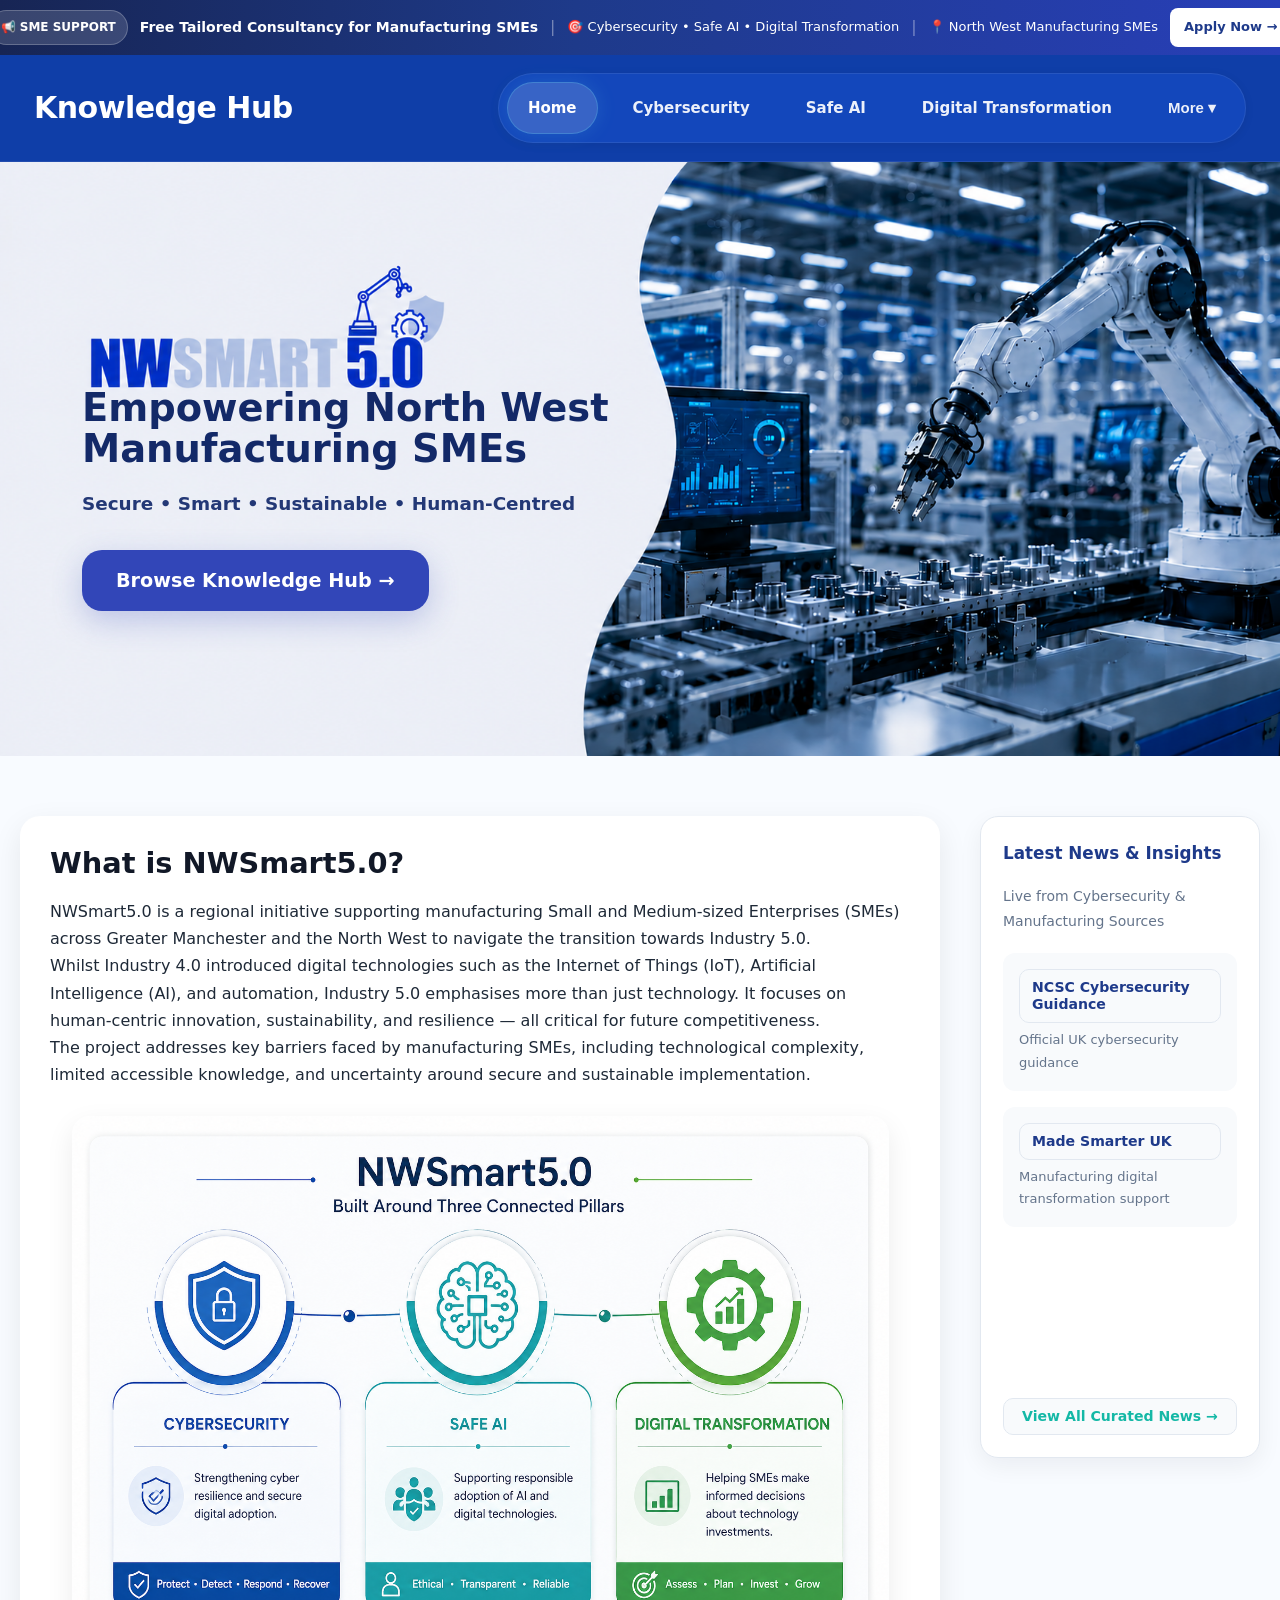
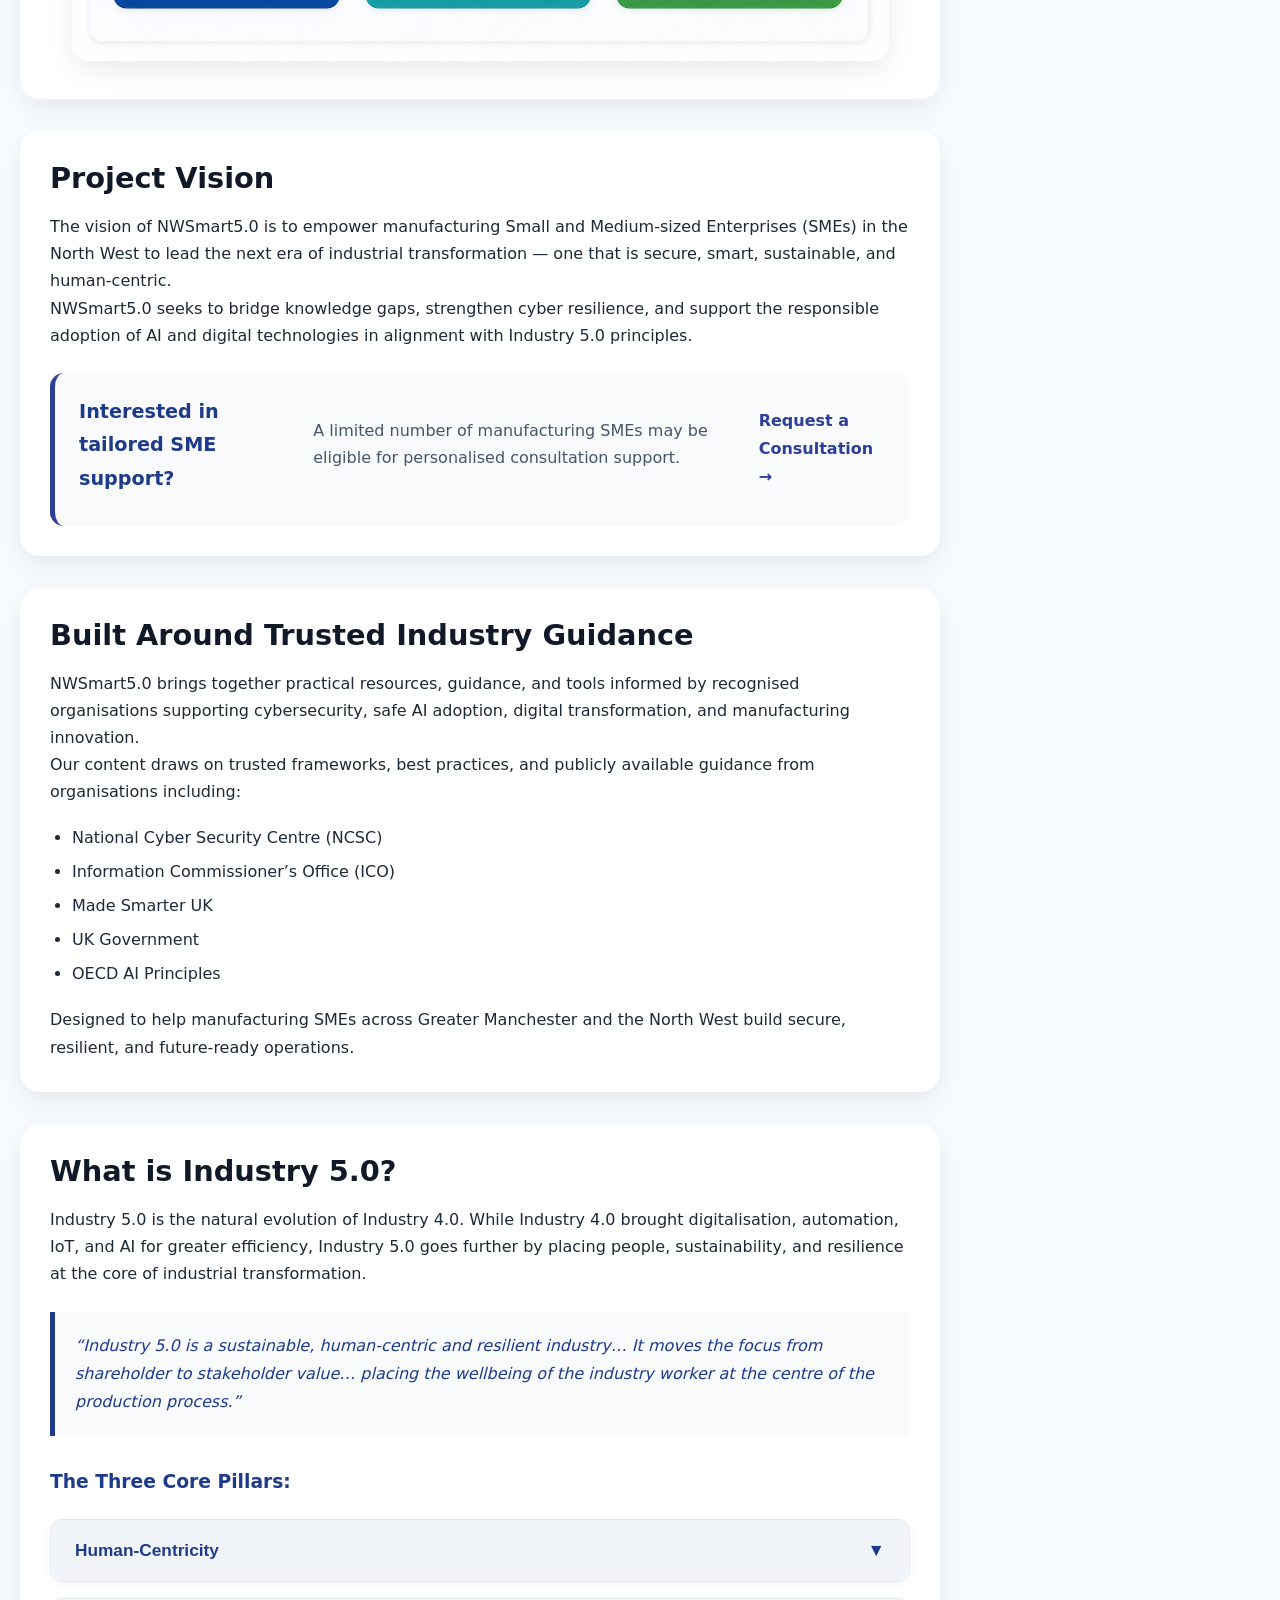
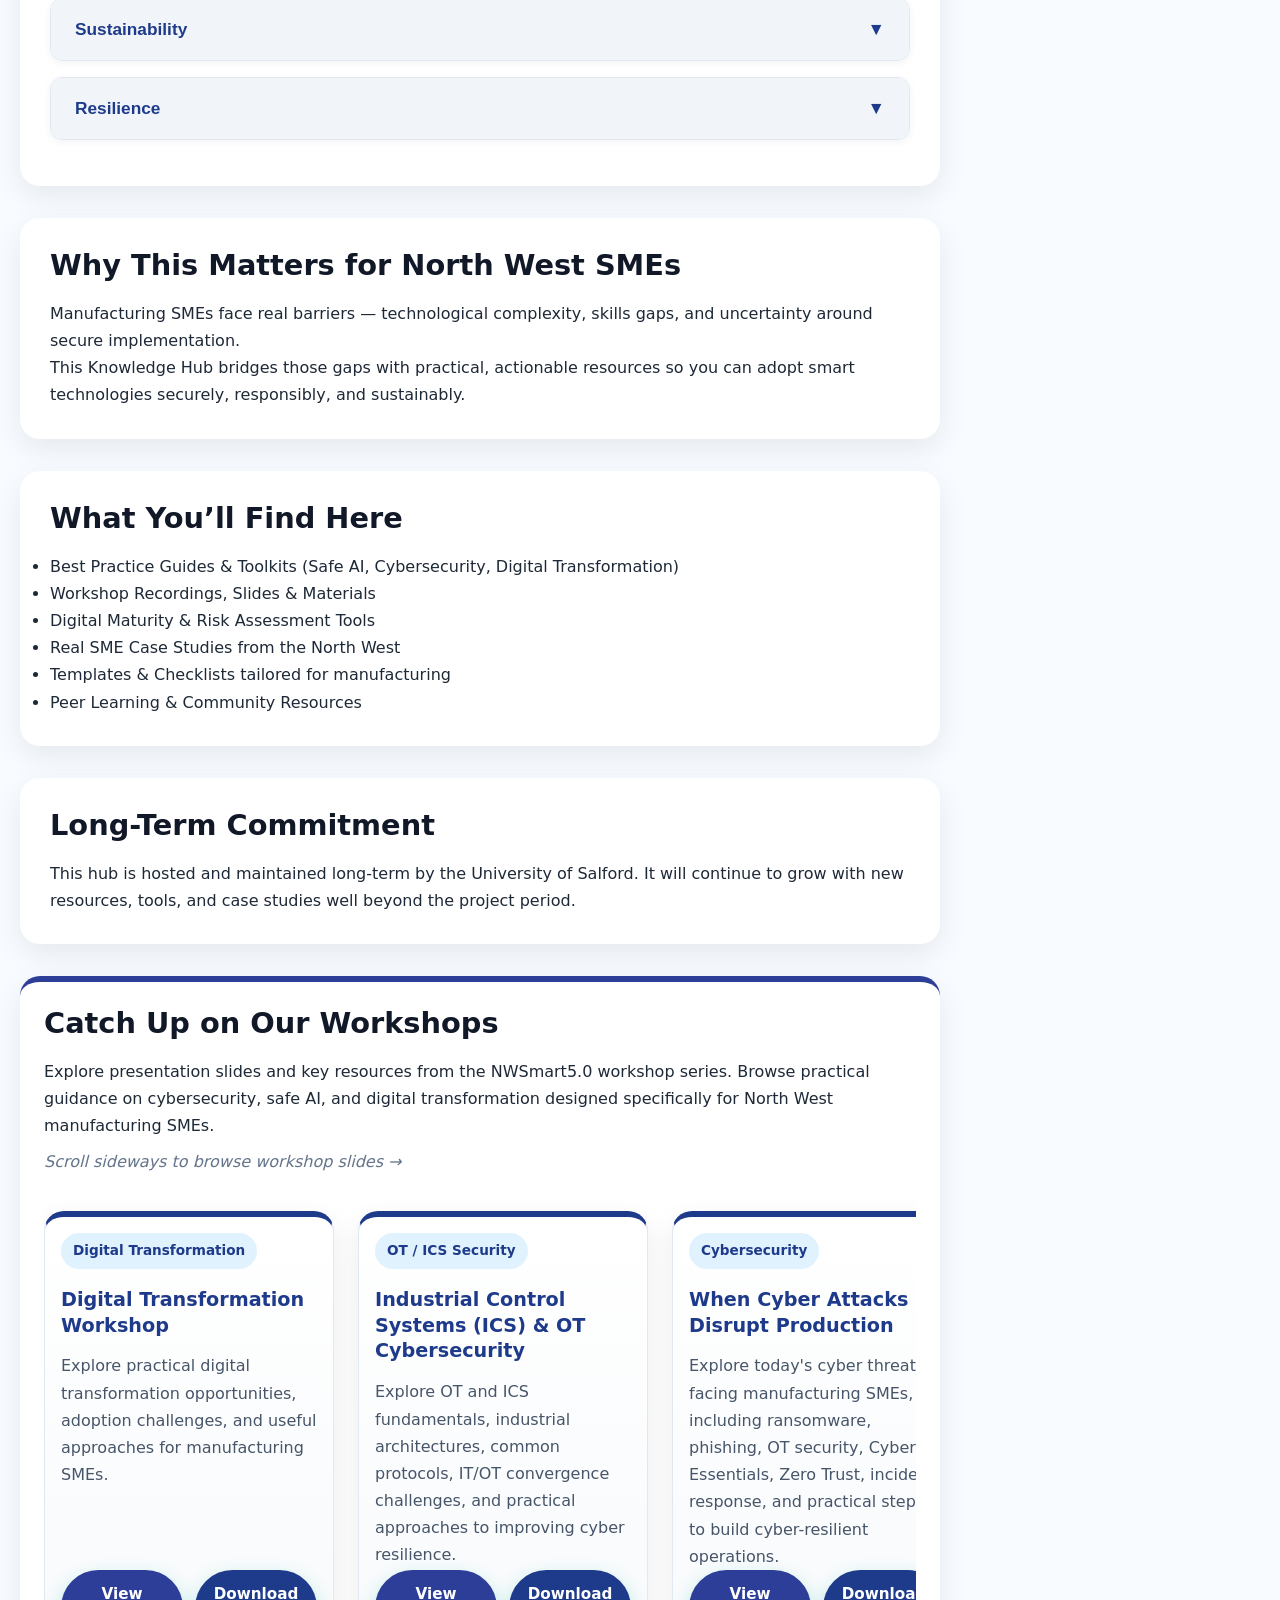
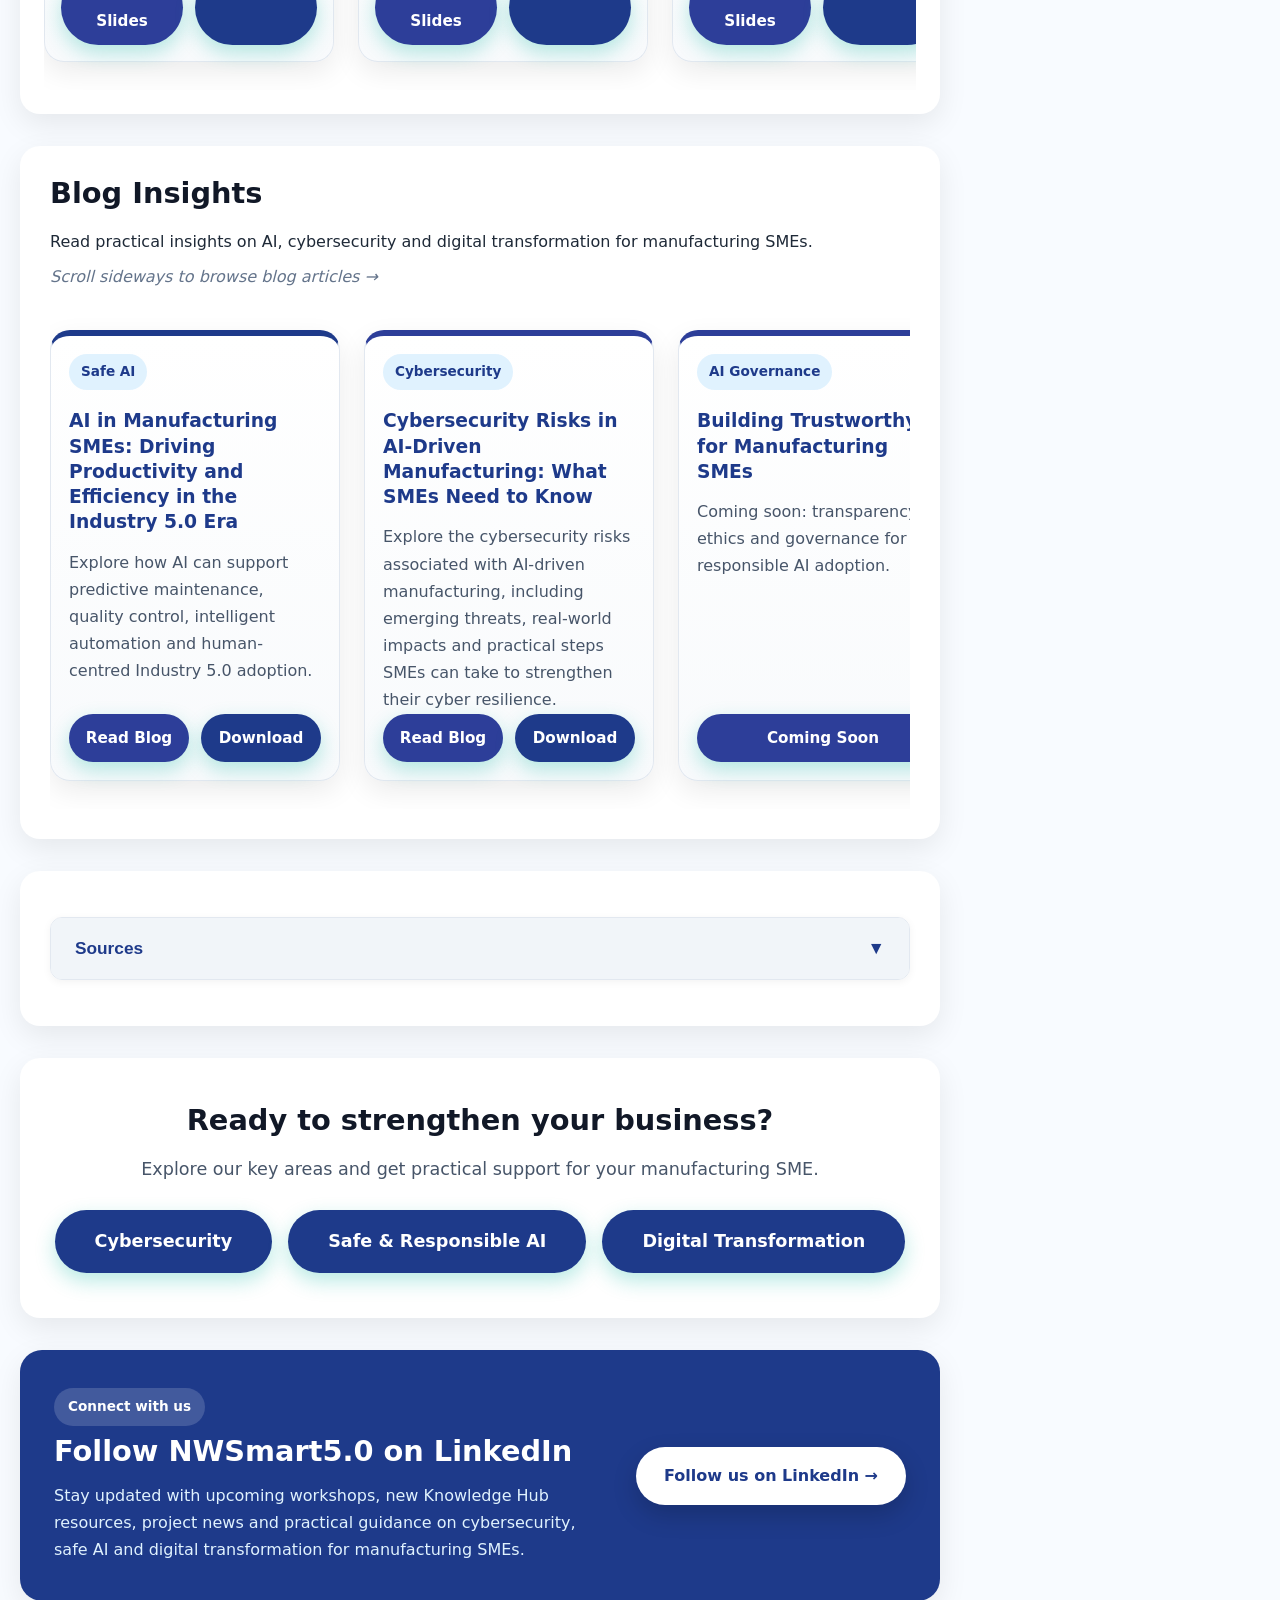
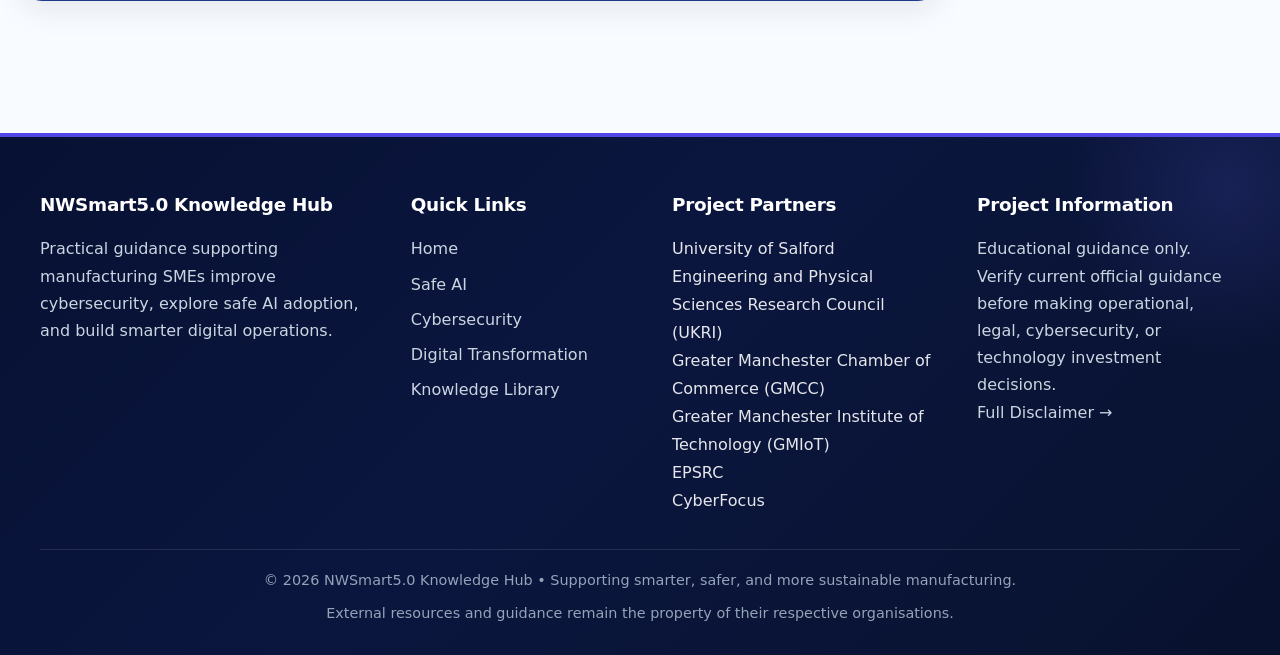
==== commit 476e7f46: "Update index.html" ====
--- a/index.html
+++ b/index.html
@@ -345,12 +345,20 @@
         Explore the cybersecurity risks associated with AI-driven manufacturing, including emerging threats, real-world impacts and practical steps SMEs can take to strengthen their cyber resilience.
     </p>
 
-    <div class="blog-actions">
-        <a href="blog-cybersecurity-ai-manufacturing.html"
-           class="button-primary">
-            Read Blog
-        </a>
-    </div>
+<div class="blog-actions">
+
+    <a href="blog-cybersecurity-ai-manufacturing.html"
+       class="button-primary">
+        Read Blog
+    </a>
+
+    <a href="Blogs/Cybersecurity-Risks-AI-Manufacturing-SMEs.pdf"
+       download
+       class="button-primary blog-download-btn">
+        Download
+    </a>
+
+</div>
 </div>
 
         <div class="blog-card">
